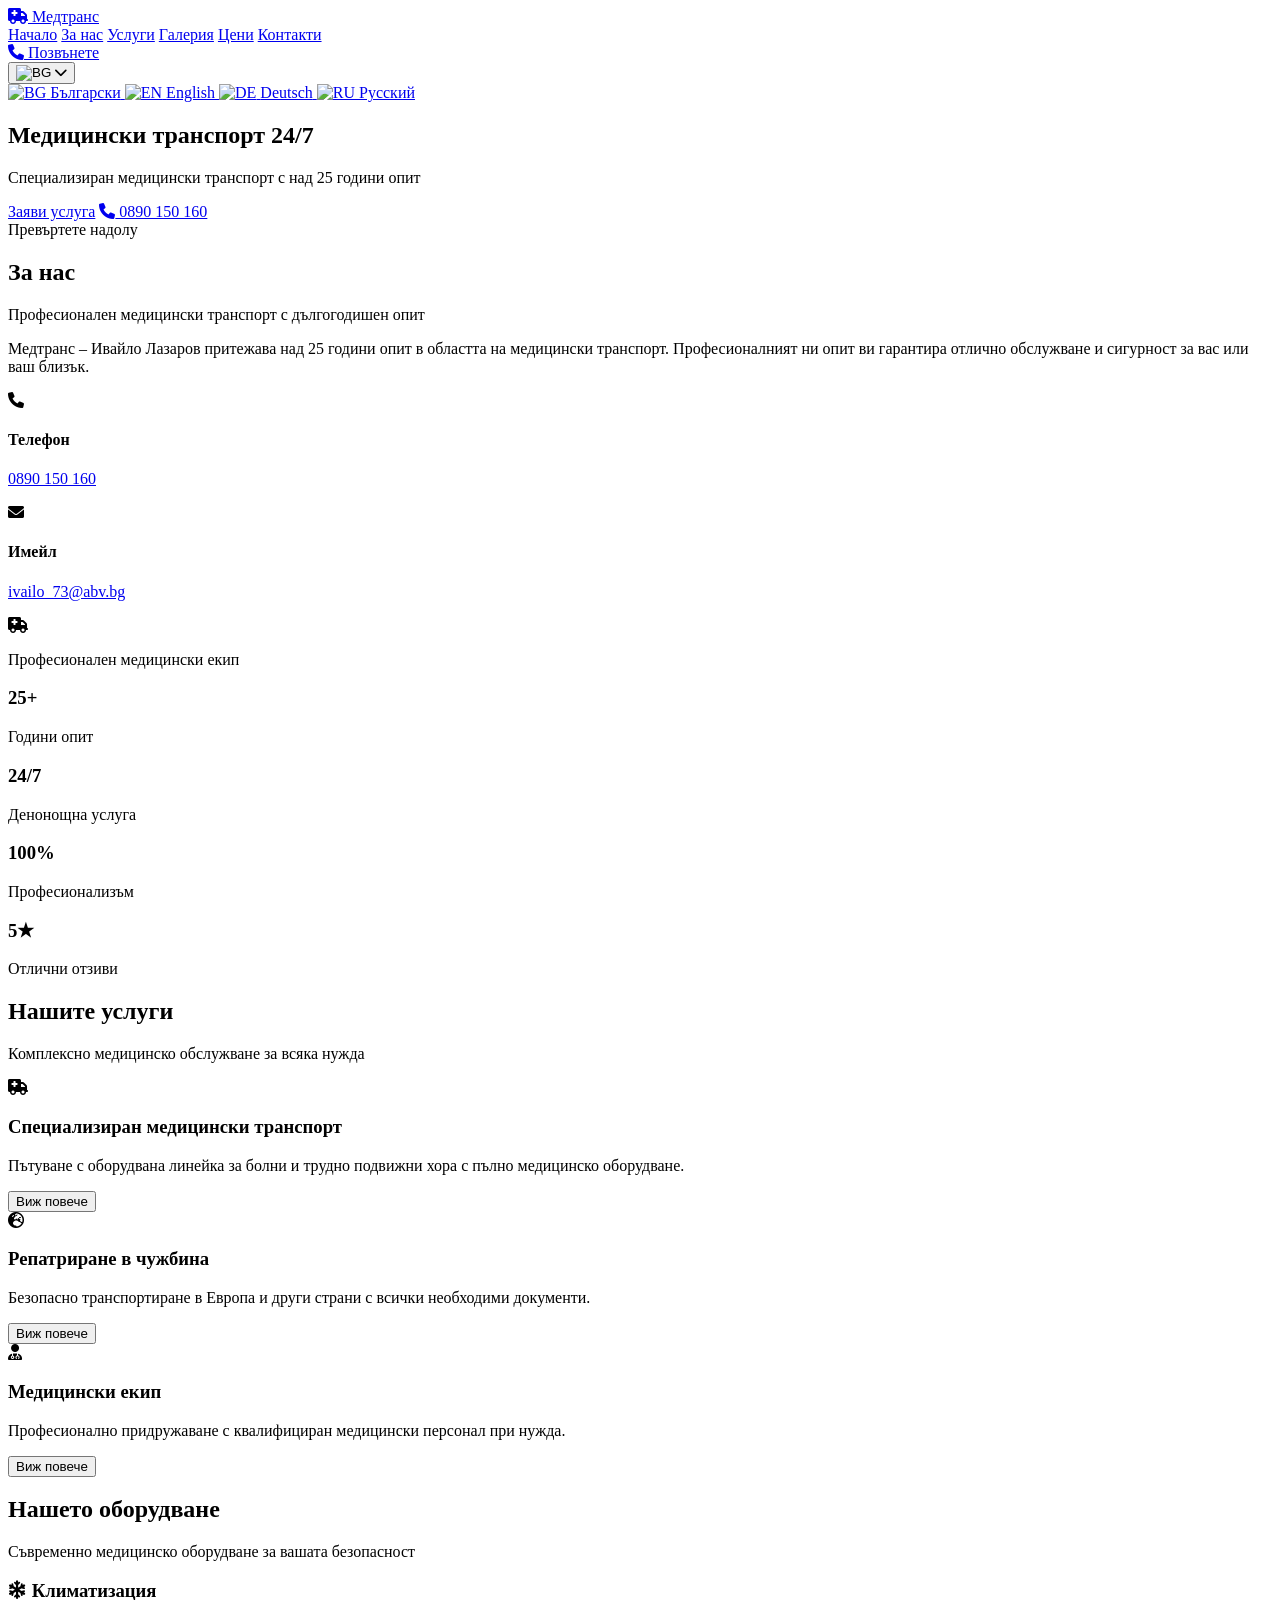
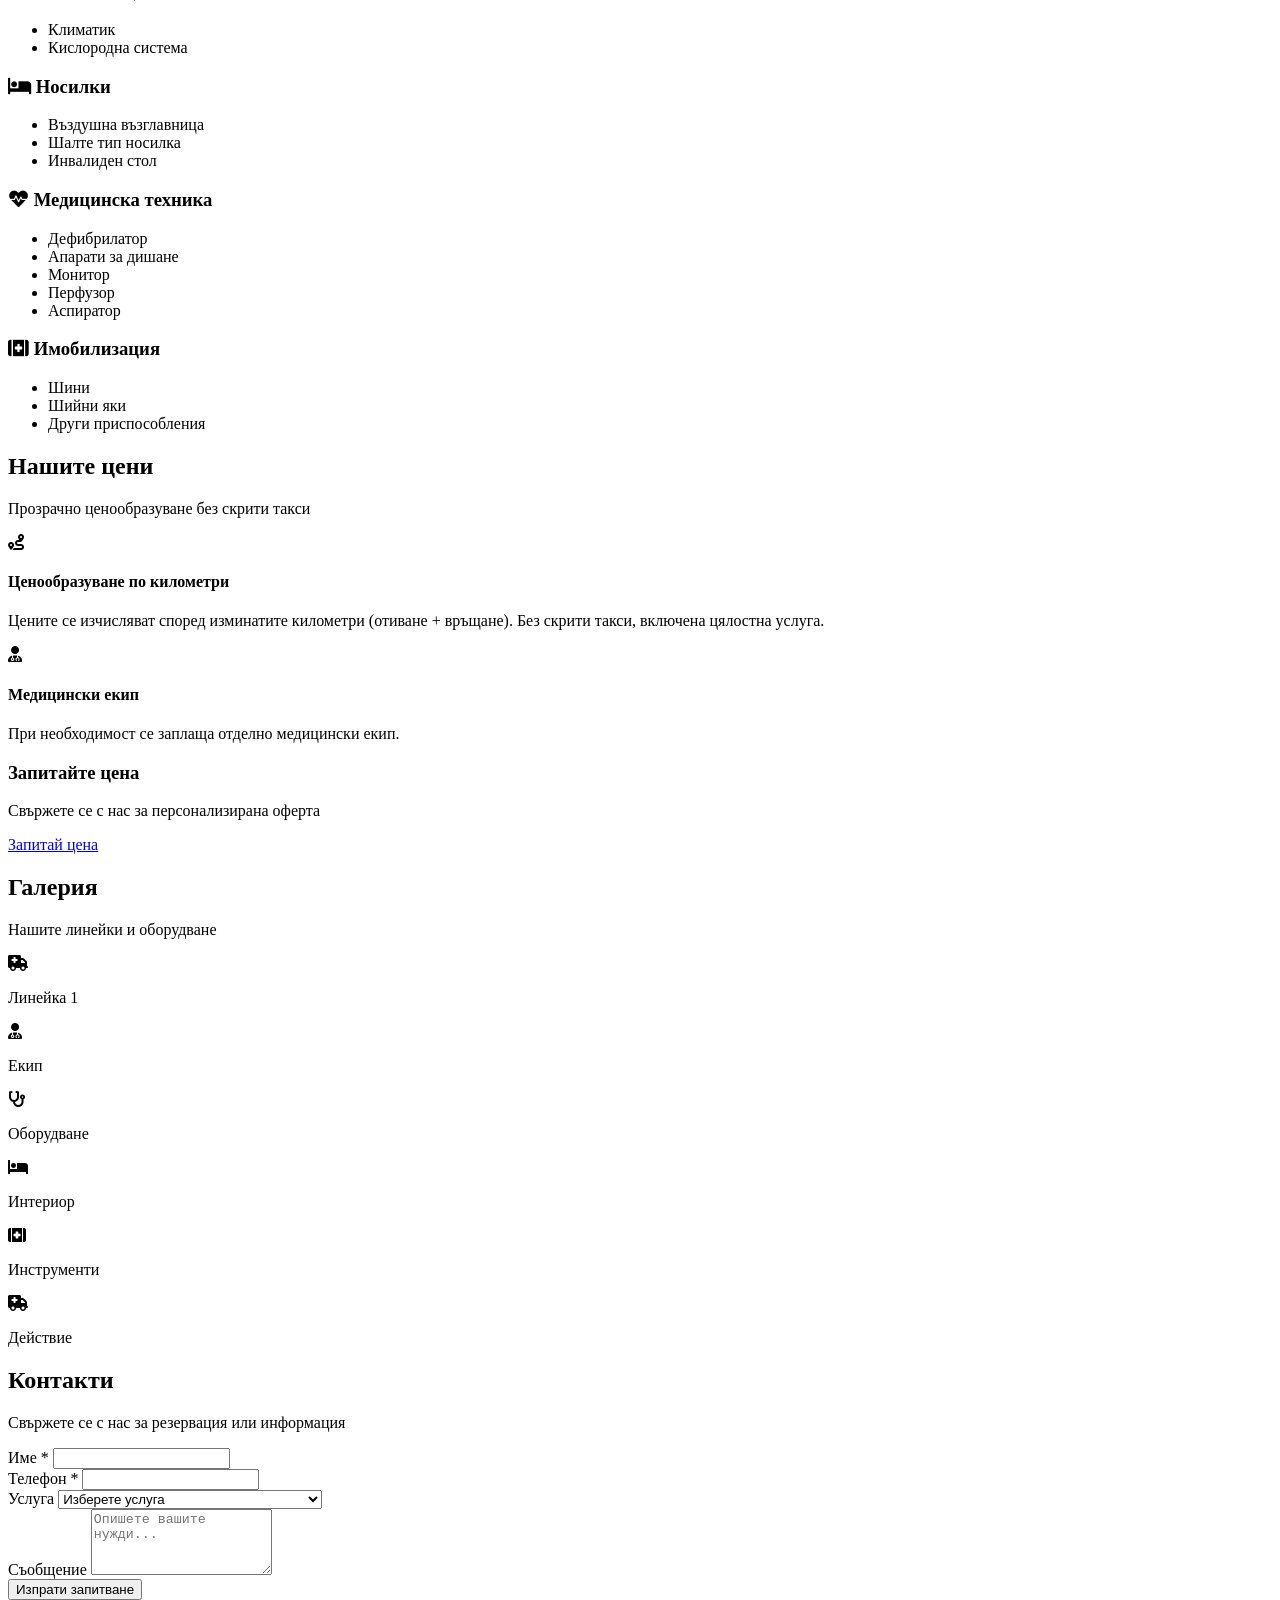
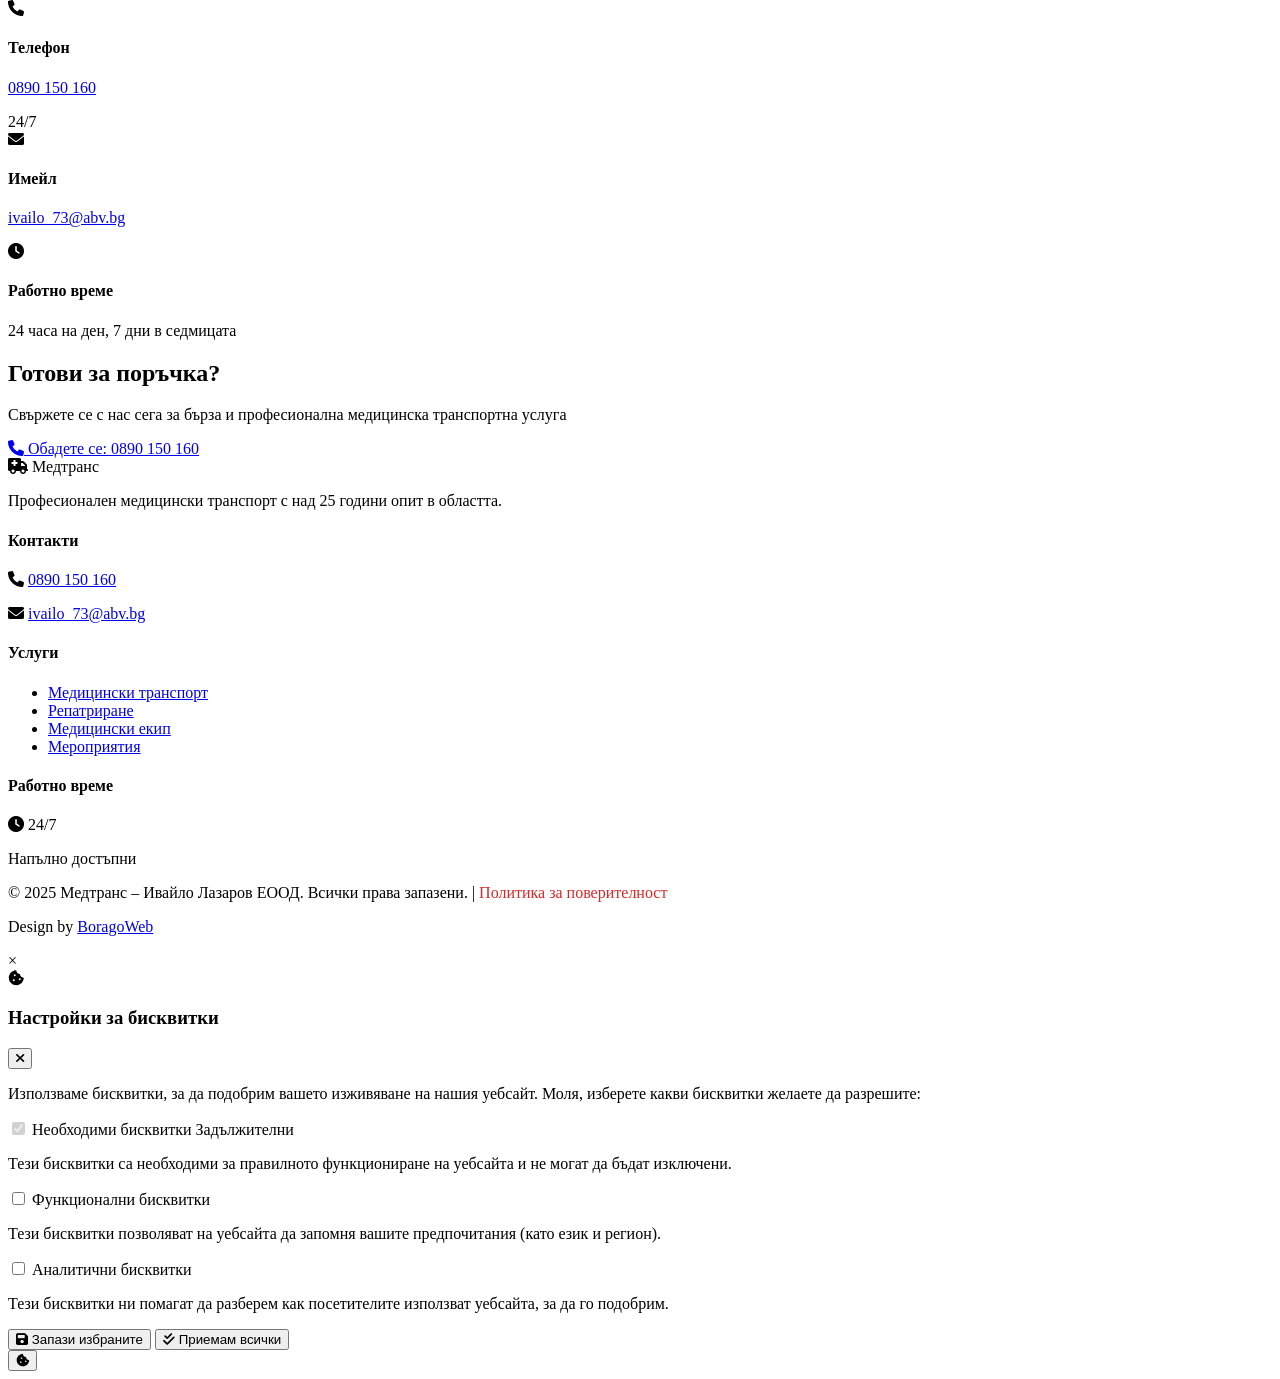
==== index.html @ 8045e9b8 "Add files via upload" ====
<!DOCTYPE html>
<html lang="bg">
<head>
    <meta charset="UTF-8">
    <meta name="viewport" content="width=device-width, initial-scale=1.0">
    <title>Медтранс - Ивайло Лазаров ЕООД | Медицински транспорт 24/7</title>
    <meta name="description" content="Специализиран медицински транспорт с над 25 години опит. Репатриране в чужбина, медицински екип, оборудвани линейки. Плевен и цяла България.">
    <meta name="keywords" content="медицински транспорт, линейка, репатриране, медицински екип, Плевен, България">
    <meta name="author" content="Медтранс - Ивайло Лазаров ЕООД">
    
    <!-- Open Graph / Facebook -->
    <meta property="og:type" content="website">
    <meta property="og:url" content="https://medtrans-pleven.com/">
    <meta property="og:title" content="Медтранс - Ивайло Лазаров ЕООД | Медицински транспорт 24/7">
    <meta property="og:description" content="Специализиран медицински транспорт с над 25 години опит. Репатриране в чужбина, медицински екип, оборудвани линейки.">
    
    <!-- Twitter -->
    <meta property="twitter:card" content="summary_large_image">
    <meta property="twitter:url" content="https://medtrans-pleven.com/">
    <meta property="twitter:title" content="Медтранс - Ивайло Лазаров ЕООД | Медицински транспорт 24/7">
    <meta property="twitter:description" content="Специализиран медицински транспорт с над 25 години опит. Репатриране в чужбина, медицински екип, оборудвани линейки.">
    
    <link rel="stylesheet" href="css/styles.css">
    <link href="https://fonts.googleapis.com/css2?family=Inter:wght@300;400;500;600;700&display=swap" rel="stylesheet">
    <link rel="stylesheet" href="https://cdnjs.cloudflare.com/ajax/libs/font-awesome/6.0.0/css/all.min.css">
    
    <!-- Favicon -->
    <link rel="icon" type="image/png" href="medtrans-favicon.png">
    <link rel="apple-touch-icon" sizes="180x180" href="medtrans-favicon.png">
    
    <!-- Additional Meta Tags -->
    <meta name="robots" content="index, follow">
    <meta name="language" content="Bulgarian">
    <meta name="geo.region" content="BG">
    <meta name="geo.placename" content="Pleven">
    <meta name="geo.position" content="43.417;24.607">
    <meta name="ICBM" content="43.417, 24.607">
    <link rel="canonical" href="https://medtrans-pleven.com/">
</head>
<body>
    <!-- Navigation -->
    <nav class="navbar" id="navbar">
        <div class="nav-container">
            <a href="#home" class="nav-logo">
                <i class="fas fa-ambulance"></i>
                <span>Медтранс</span>
            </a>
            <div class="nav-menu" id="nav-menu">
                <a href="index.html" class="nav-link active">Начало</a>
                <a href="about.html" class="nav-link">За нас</a>
                <a href="services.html" class="nav-link">Услуги</a>
                <a href="gallery.html" class="nav-link">Галерия</a>
                <a href="pricing.html" class="nav-link">Цени</a>
                <a href="contact.html" class="nav-link">Контакти</a>
            </div>
            <div class="nav-actions">
                <a href="tel:0890150160" class="btn btn-cta">
                    <i class="fas fa-phone"></i>
                    Позвънете
                </a>
                <div class="language-selector">
                    <button class="lang-btn" id="lang-btn">
                        <img id="current-flag" class="flag-img" src="https://flagcdn.com/24x18/bg.png" alt="BG">
                        <i class="fas fa-chevron-down"></i>
                    </button>
                    <div class="lang-dropdown" id="lang-dropdown">
                        <a href="#" class="lang-option active" data-lang="bg" data-flag="https://flagcdn.com/24x18/bg.png">
                            <img class="flag-img" src="https://flagcdn.com/24x18/bg.png" alt="BG">
                            <span>Български</span>
                        </a>
                        <a href="#" class="lang-option" data-lang="en" data-flag="https://flagcdn.com/24x18/gb.png">
                            <img class="flag-img" src="https://flagcdn.com/24x18/gb.png" alt="EN">
                            <span>English</span>
                        </a>
                        <a href="#" class="lang-option" data-lang="de" data-flag="https://flagcdn.com/24x18/de.png">
                            <img class="flag-img" src="https://flagcdn.com/24x18/de.png" alt="DE">
                            <span>Deutsch</span>
                        </a>
                        <a href="#" class="lang-option" data-lang="ru" data-flag="https://flagcdn.com/24x18/ru.png">
                            <img class="flag-img" src="https://flagcdn.com/24x18/ru.png" alt="RU">
                            <span>Русский</span>
                        </a>
                    </div>
                </div>
            </div>
            <div class="nav-toggle" id="nav-toggle">
                <span class="bar"></span>
                <span class="bar"></span>
                <span class="bar"></span>
            </div>
        </div>
    </nav>

    <!-- Hero Section -->
    <section id="home" class="hero">
        <div class="hero-overlay"></div>
        <div class="hero-wrapper">
            <div class="hero-content">
                <h1 class="hero-title">Медицински транспорт 24/7</h1>
                <p class="hero-subtitle">Специализиран медицински транспорт с над 25 години опит</p>
                <div class="hero-buttons">
                    <a href="#contact" class="btn btn-primary">Заяви услуга</a>
                    <a href="tel:0890150160" class="btn btn-secondary">
                        <i class="fas fa-phone"></i>
                        0890 150 160
                    </a>
                </div>
            </div>
            <!-- Animated Scroll Indicator -->
            <div class="scroll-indicator">
                <div class="mouse">
                    <div class="mouse-wheel"></div>
                </div>
                <span>Превъртете надолу</span>
            </div>
        </div>
    </section>

    <!-- About Section -->
    <section id="about" class="about">
        <div class="container">
            <div class="section-header">
                <h2>За нас</h2>
                <p>Професионален медицински транспорт с дългогодишен опит</p>
            </div>
            <div class="about-content">
                <div class="about-text">
                    <p>Медтранс – Ивайло Лазаров притежава над 25 години опит в областта на медицински транспорт. Професионалният ни опит ви гарантира отлично обслужване и сигурност за вас или ваш близък.</p>
                    
                    <div class="contact-info">
                        <div class="contact-item">
                            <i class="fas fa-phone"></i>
                            <div>
                                <h4>Телефон</h4>
                                <p><a href="tel:0890150160">0890 150 160</a></p>
                            </div>
                        </div>
                        <div class="contact-item">
                            <i class="fas fa-envelope"></i>
                            <div>
                                <h4>Имейл</h4>
                                <p><a href="mailto:ivailo_73@abv.bg">ivailo_73@abv.bg</a></p>
                            </div>
                        </div>
                    </div>
                </div>
                <div class="about-image">
                    <div class="image-placeholder">
                        <i class="fas fa-ambulance"></i>
                        <p>Професионален медицински екип</p>
                    </div>
                    <div class="about-stats">
                        <div class="stat-box">
                            <h3>25+</h3>
                            <p>Години опит</p>
                        </div>
                        <div class="stat-box">
                            <h3>24/7</h3>
                            <p>Денонощна услуга</p>
                        </div>
                        <div class="stat-box">
                            <h3>100%</h3>
                            <p>Професионализъм</p>
                        </div>
                        <div class="stat-box">
                            <h3>5★</h3>
                            <p>Отлични отзиви</p>
                        </div>
                    </div>
                </div>
            </div>
        </div>
    </section>

    <!-- Services Section -->
    <section id="services" class="services">
        <div class="container">
            <div class="section-header">
                <h2>Нашите услуги</h2>
                <p>Комплексно медицинско обслужване за всяка нужда</p>
            </div>
            <div class="services-grid">
                <div class="service-card">
                    <div class="service-icon">
                        <i class="fas fa-ambulance"></i>
                    </div>
                    <h3>Специализиран медицински транспорт</h3>
                    <p>Пътуване с оборудвана линейка за болни и трудно подвижни хора с пълно медицинско оборудване.</p>
                    <button class="btn btn-outline">Виж повече</button>
                </div>
                
                <div class="service-card">
                    <div class="service-icon">
                        <i class="fas fa-globe-europe"></i>
                    </div>
                    <h3>Репатриране в чужбина</h3>
                    <p>Безопасно транспортиране в Европа и други страни с всички необходими документи.</p>
                    <button class="btn btn-outline">Виж повече</button>
                </div>
                
                <div class="service-card">
                    <div class="service-icon">
                        <i class="fas fa-user-md"></i>
                    </div>
                    <h3>Медицински екип</h3>
                    <p>Професионално придружаване с квалифициран медицински персонал при нужда.</p>
                    <button class="btn btn-outline">Виж повече</button>
                </div>
                
            </div>
        </div>
    </section>

    <!-- Equipment Section -->
    <section class="equipment">
        <div class="container">
            <div class="section-header">
                <h2>Нашето оборудване</h2>
                <p>Съвременно медицинско оборудване за вашата безопасност</p>
            </div>
            <div class="equipment-grid">
                <div class="equipment-category">
                    <h3><i class="fas fa-snowflake"></i> Климатизация</h3>
                    <ul>
                        <li>Климатик</li>
                        <li>Кислородна система</li>
                    </ul>
                </div>
                
                <div class="equipment-category">
                    <h3><i class="fas fa-bed"></i> Носилки</h3>
                    <ul>
                        <li>Въздушна възглавница</li>
                        <li>Шалте тип носилка</li>
                        <li>Инвалиден стол</li>
                    </ul>
                </div>
                
                <div class="equipment-category">
                    <h3><i class="fas fa-heartbeat"></i> Медицинска техника</h3>
                    <ul>
                        <li>Дефибрилатор</li>
                        <li>Апарати за дишане</li>
                        <li>Монитор</li>
                        <li>Перфузор</li>
                        <li>Аспиратор</li>
                    </ul>
                </div>
                
                <div class="equipment-category">
                    <h3><i class="fas fa-first-aid"></i> Имобилизация</h3>
                    <ul>
                        <li>Шини</li>
                        <li>Шийни яки</li>
                        <li>Други приспособления</li>
                    </ul>
                </div>
            </div>
        </div>
    </section>

    <!-- Pricing Section -->
    <section id="pricing" class="pricing">
        <div class="container">
            <div class="section-header">
                <h2>Нашите цени</h2>
                <p>Прозрачно ценообразуване без скрити такси</p>
            </div>
            <div class="pricing-content">
                <div class="pricing-info">
                    <div class="pricing-item">
                        <i class="fas fa-route"></i>
                        <div>
                            <h4>Ценообразуване по километри</h4>
                            <p>Цените се изчисляват според изминатите километри (отиване + връщане). Без скрити такси, включена цялостна услуга.</p>
                        </div>
                    </div>
                    <div class="pricing-item">
                        <i class="fas fa-user-md"></i>
                        <div>
                            <h4>Медицински екип</h4>
                            <p>При необходимост се заплаща отделно медицински екип.</p>
                        </div>
                    </div>
                </div>
                <div class="pricing-cta">
                    <h3>Запитайте цена</h3>
                    <p>Свържете се с нас за персонализирана оферта</p>
                    <a href="#contact" class="btn btn-primary">Запитай цена</a>
                </div>
            </div>
        </div>
    </section>

    <!-- Gallery Section -->
    <section id="gallery" class="gallery">
        <div class="container">
            <div class="section-header">
                <h2>Галерия</h2>
                <p>Нашите линейки и оборудване</p>
            </div>
            <div class="gallery-grid">
                <div class="gallery-item" data-caption="Оборудвана медицинска линейка">
                    <div class="gallery-placeholder">
                        <i class="fas fa-ambulance"></i>
                        <p>Линейка 1</p>
                    </div>
                </div>
                <div class="gallery-item" data-caption="Медицински екип">
                    <div class="gallery-placeholder">
                        <i class="fas fa-user-md"></i>
                        <p>Екип</p>
                    </div>
                </div>
                <div class="gallery-item" data-caption="Медицинско оборудване">
                    <div class="gallery-placeholder">
                        <i class="fas fa-stethoscope"></i>
                        <p>Оборудване</p>
                    </div>
                </div>
                <div class="gallery-item" data-caption="Интериор на линейка">
                    <div class="gallery-placeholder">
                        <i class="fas fa-bed"></i>
                        <p>Интериор</p>
                    </div>
                </div>
                <div class="gallery-item" data-caption="Медицински инструменти">
                    <div class="gallery-placeholder">
                        <i class="fas fa-first-aid"></i>
                        <p>Инструменти</p>
                    </div>
                </div>
                <div class="gallery-item" data-caption="Линейка при действие">
                    <div class="gallery-placeholder">
                        <i class="fas fa-ambulance"></i>
                        <p>Действие</p>
                    </div>
                </div>
            </div>
        </div>
    </section>

    <!-- Contact Section -->
    <section id="contact" class="contact">
        <div class="container">
            <div class="section-header">
                <h2>Контакти</h2>
                <p>Свържете се с нас за резервация или информация</p>
            </div>
            <div class="contact-content">
                <div class="contact-form-container">
                    <form class="contact-form" id="contact-form">
                        <div class="form-group">
                            <label for="name">Име *</label>
                            <input type="text" id="name" name="name" required>
                        </div>
                        
                        <div class="form-group">
                            <label for="phone">Телефон *</label>
                            <input type="tel" id="phone" name="phone" required>
                        </div>
                        
                        <div class="form-group">
                            <label for="service">Услуга</label>
                            <select id="service" name="service">
                                <option value="">Изберете услуга</option>
                                <option value="medical-transport">Специализиран медицински транспорт</option>
                                <option value="repatriation">Репатриране в чужбина</option>
                                <option value="medical-team">Медицински екип</option>
                                <option value="events">Обслужване на мероприятия</option>
                                <option value="hospital-transport">Транспорт до/от лечебни заведения</option>
                            </select>
                        </div>
                        
                        <div class="form-group">
                            <label for="message">Съобщение</label>
                            <textarea id="message" name="message" rows="4" placeholder="Опишете вашите нужди..."></textarea>
                        </div>
                        
                        <button type="submit" class="btn btn-primary">Изпрати запитване</button>
                    </form>
                </div>
                
                <div class="contact-info-container">
                    <div class="contact-details">
                        <div class="contact-detail">
                            <i class="fas fa-phone"></i>
                            <div>
                                <h4>Телефон</h4>
                                <p><a href="tel:0890150160">0890 150 160</a></p>
                                <span class="availability">24/7</span>
                            </div>
                        </div>
                        
                        <div class="contact-detail">
                            <i class="fas fa-envelope"></i>
                            <div>
                                <h4>Имейл</h4>
                                <p><a href="mailto:ivailo_73@abv.bg">ivailo_73@abv.bg</a></p>
                            </div>
                        </div>
                        
                        <div class="contact-detail">
                            <i class="fas fa-clock"></i>
                            <div>
                                <h4>Работно време</h4>
                                <p>24 часа на ден, 7 дни в седмицата</p>
                            </div>
                        </div>
                    </div>
                </div>
            </div>
        </div>
    </section>

    <!-- Ready to Order Section -->
    <section class="ready-to-order">
        <div class="container">
            <div class="ready-to-order-content">
                <h2>Готови за поръчка?</h2>
                <p>Свържете се с нас сега за бърза и професионална медицинска транспортна услуга</p>
                <a href="tel:0890150160" class="btn btn-primary">
                    <i class="fas fa-phone"></i>
                    Обадете се: 0890 150 160
                </a>
            </div>
        </div>
    </section>

    <!-- Footer -->
    <footer class="footer">
        <div class="container">
            <div class="footer-content">
                <div class="footer-section">
                    <div class="footer-logo">
                        <i class="fas fa-ambulance"></i>
                        <span>Медтранс</span>
                    </div>
                    <p>Професионален медицински транспорт с над 25 години опит в областта.</p>
                </div>
                
                <div class="footer-section">
                    <h4>Контакти</h4>
                    <div class="footer-contact">
                        <p><i class="fas fa-phone"></i> <a href="tel:0890150160">0890 150 160</a></p>
                        <p><i class="fas fa-envelope"></i> <a href="mailto:ivailo_73@abv.bg">ivailo_73@abv.bg</a></p>
                    </div>
                </div>
                
                <div class="footer-section">
                    <h4>Услуги</h4>
                    <ul class="footer-links">
                        <li><a href="#services">Медицински транспорт</a></li>
                        <li><a href="#services">Репатриране</a></li>
                        <li><a href="#services">Медицински екип</a></li>
                        <li><a href="#services">Мероприятия</a></li>
                    </ul>
                </div>
                
                <div class="footer-section">
                    <h4>Работно време</h4>
                    <p><i class="fas fa-clock"></i> 24/7</p>
                    <p>Напълно достъпни</p>
                </div>
            </div>
            
            <div class="footer-bottom">
                <p>&copy; 2025 Медтранс – Ивайло Лазаров ЕООД. Всички права запазени. | <a href="privacy.html" style="color: #dc2626; text-decoration: none;">Политика за поверителност</a></p>
                <p class="footer-credit">Design by <a href="https://boragoweb.eu" target="_blank" rel="noopener">BoragoWeb</a></p>
            </div>
        </div>
    </footer>

    <!-- Gallery Modal -->
    <div class="modal" id="gallery-modal">
        <div class="modal-content">
            <span class="modal-close">&times;</span>
            <img id="modal-image" src="" alt="">
            <div class="modal-caption" id="modal-caption"></div>
        </div>
    </div>

    <!-- Cookie Consent Modal -->
    <div class="cookie-modal" id="cookie-modal">
        <div class="cookie-modal-content">
            <div class="cookie-modal-header">
                <div class="cookie-modal-title">
                    <i class="fas fa-cookie-bite"></i>
                    <h3>Настройки за бисквитки</h3>
                </div>
                <button class="cookie-close" id="cookie-close">
                    <i class="fas fa-times"></i>
                </button>
            </div>
            
            <div class="cookie-modal-body">
                <p class="cookie-description">
                    Използваме бисквитки, за да подобрим вашето изживяване на нашия уебсайт. Моля, изберете какви бисквитки желаете да разрешите:
                </p>
                
                <div class="cookie-options">
                    <!-- Необходими бисквитки -->
                    <div class="cookie-option">
                        <div class="cookie-option-header">
                            <label class="cookie-checkbox">
                                <input type="checkbox" id="cookie-necessary" checked disabled>
                                <span class="checkmark"></span>
                                <span class="cookie-label">Необходими бисквитки</span>
                            </label>
                            <span class="cookie-required">Задължителни</span>
                        </div>
                        <p class="cookie-option-desc">
                            Тези бисквитки са необходими за правилното функциониране на уебсайта и не могат да бъдат изключени.
                        </p>
                    </div>
                    
                    <!-- Функционални бисквитки -->
                    <div class="cookie-option">
                        <div class="cookie-option-header">
                            <label class="cookie-checkbox">
                                <input type="checkbox" id="cookie-functional">
                                <span class="checkmark"></span>
                                <span class="cookie-label">Функционални бисквитки</span>
                            </label>
                        </div>
                        <p class="cookie-option-desc">
                            Тези бисквитки позволяват на уебсайта да запомня вашите предпочитания (като език и регион).
                        </p>
                    </div>
                    
                    <!-- Аналитични бисквитки -->
                    <div class="cookie-option">
                        <div class="cookie-option-header">
                            <label class="cookie-checkbox">
                                <input type="checkbox" id="cookie-analytics">
                                <span class="checkmark"></span>
                                <span class="cookie-label">Аналитични бисквитки</span>
                            </label>
                        </div>
                        <p class="cookie-option-desc">
                            Тези бисквитки ни помагат да разберем как посетителите използват уебсайта, за да го подобрим.
                        </p>
                    </div>
                </div>
            </div>
            
            <div class="cookie-modal-footer">
                <button class="btn-cookie btn-cookie-save" id="cookie-save">
                    <i class="fas fa-save"></i>
                    Запази избраните
                </button>
                <button class="btn-cookie btn-cookie-accept-all" id="cookie-accept-all">
                    <i class="fas fa-check-double"></i>
                    Приемам всички
                </button>
            </div>
        </div>
    </div>
    
    <!-- Cookie Settings Button (floating) -->
    <button class="cookie-settings-btn" id="cookie-settings-btn" title="Настройки за бисквитки">
        <i class="fas fa-cookie-bite"></i>
    </button>
    

    <script src="js/translations.js"></script>
    <script src="js/script.js"></script>
</body>
</html>
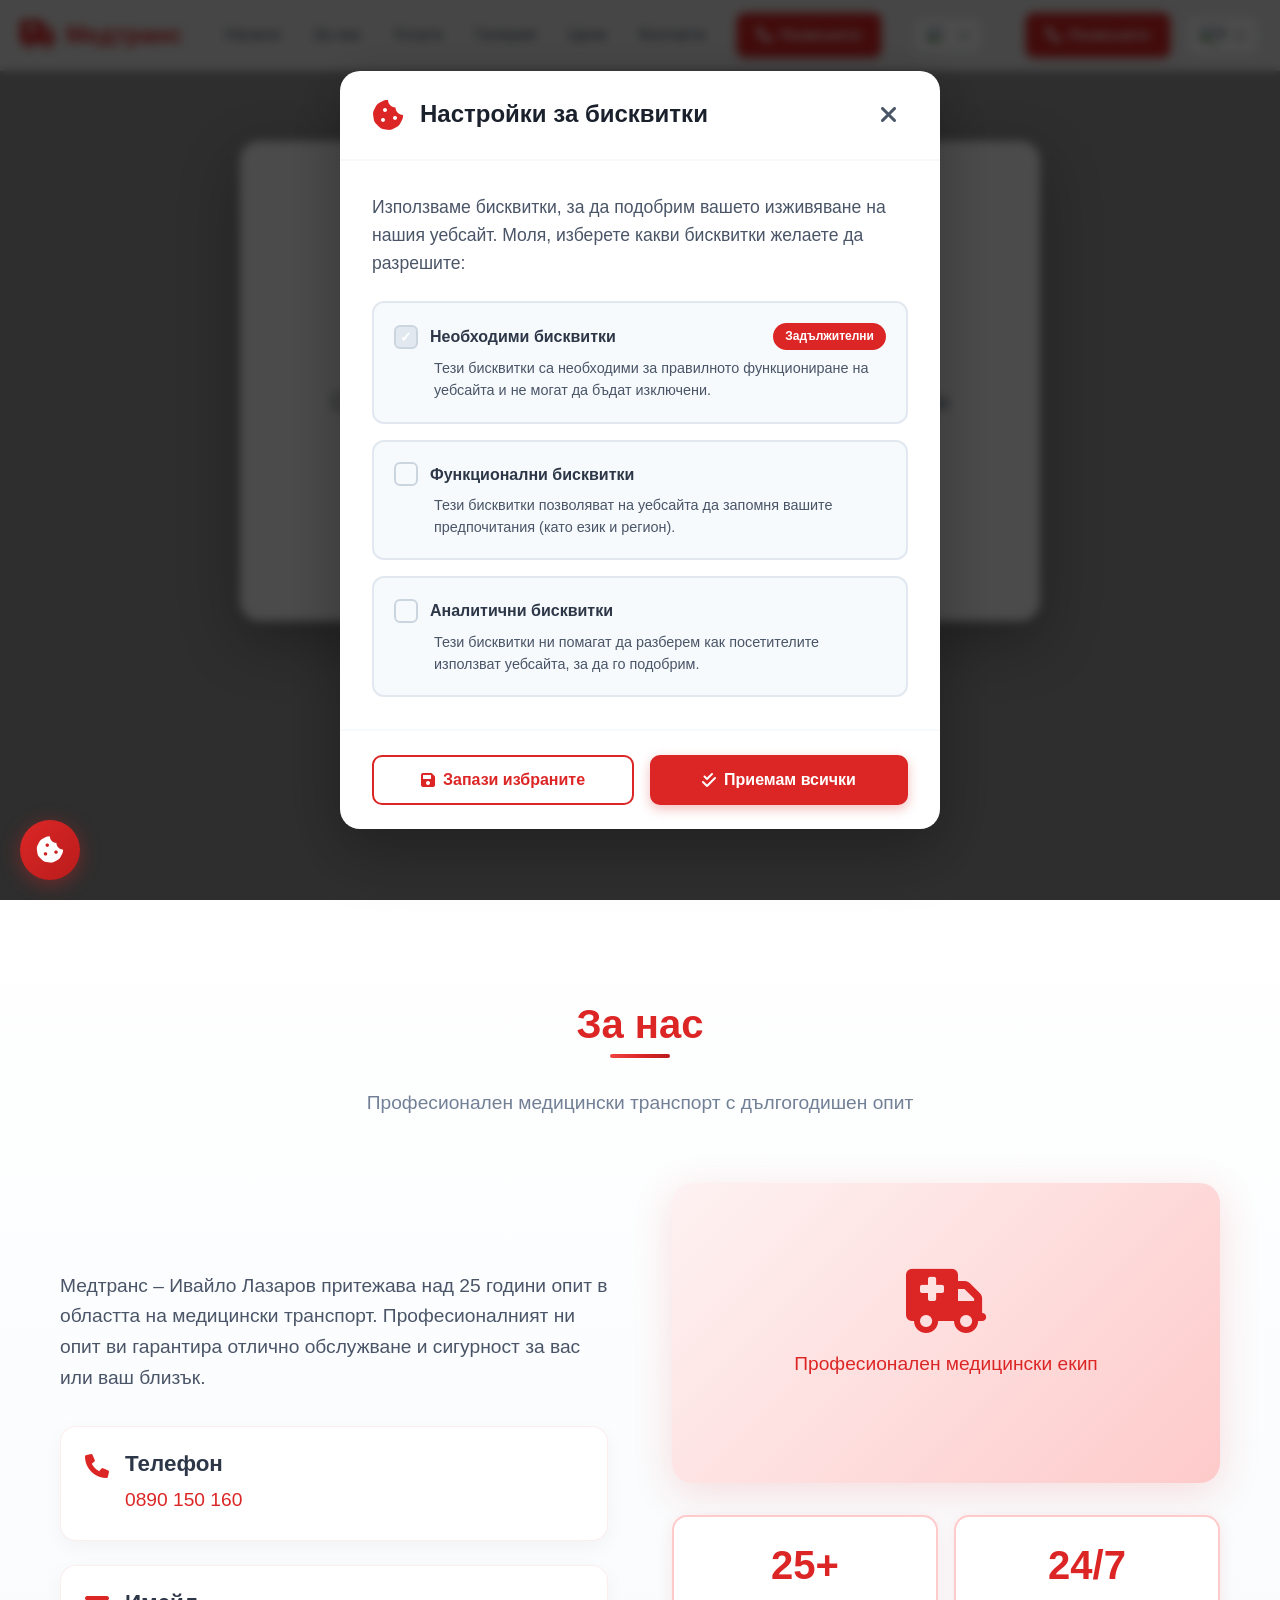
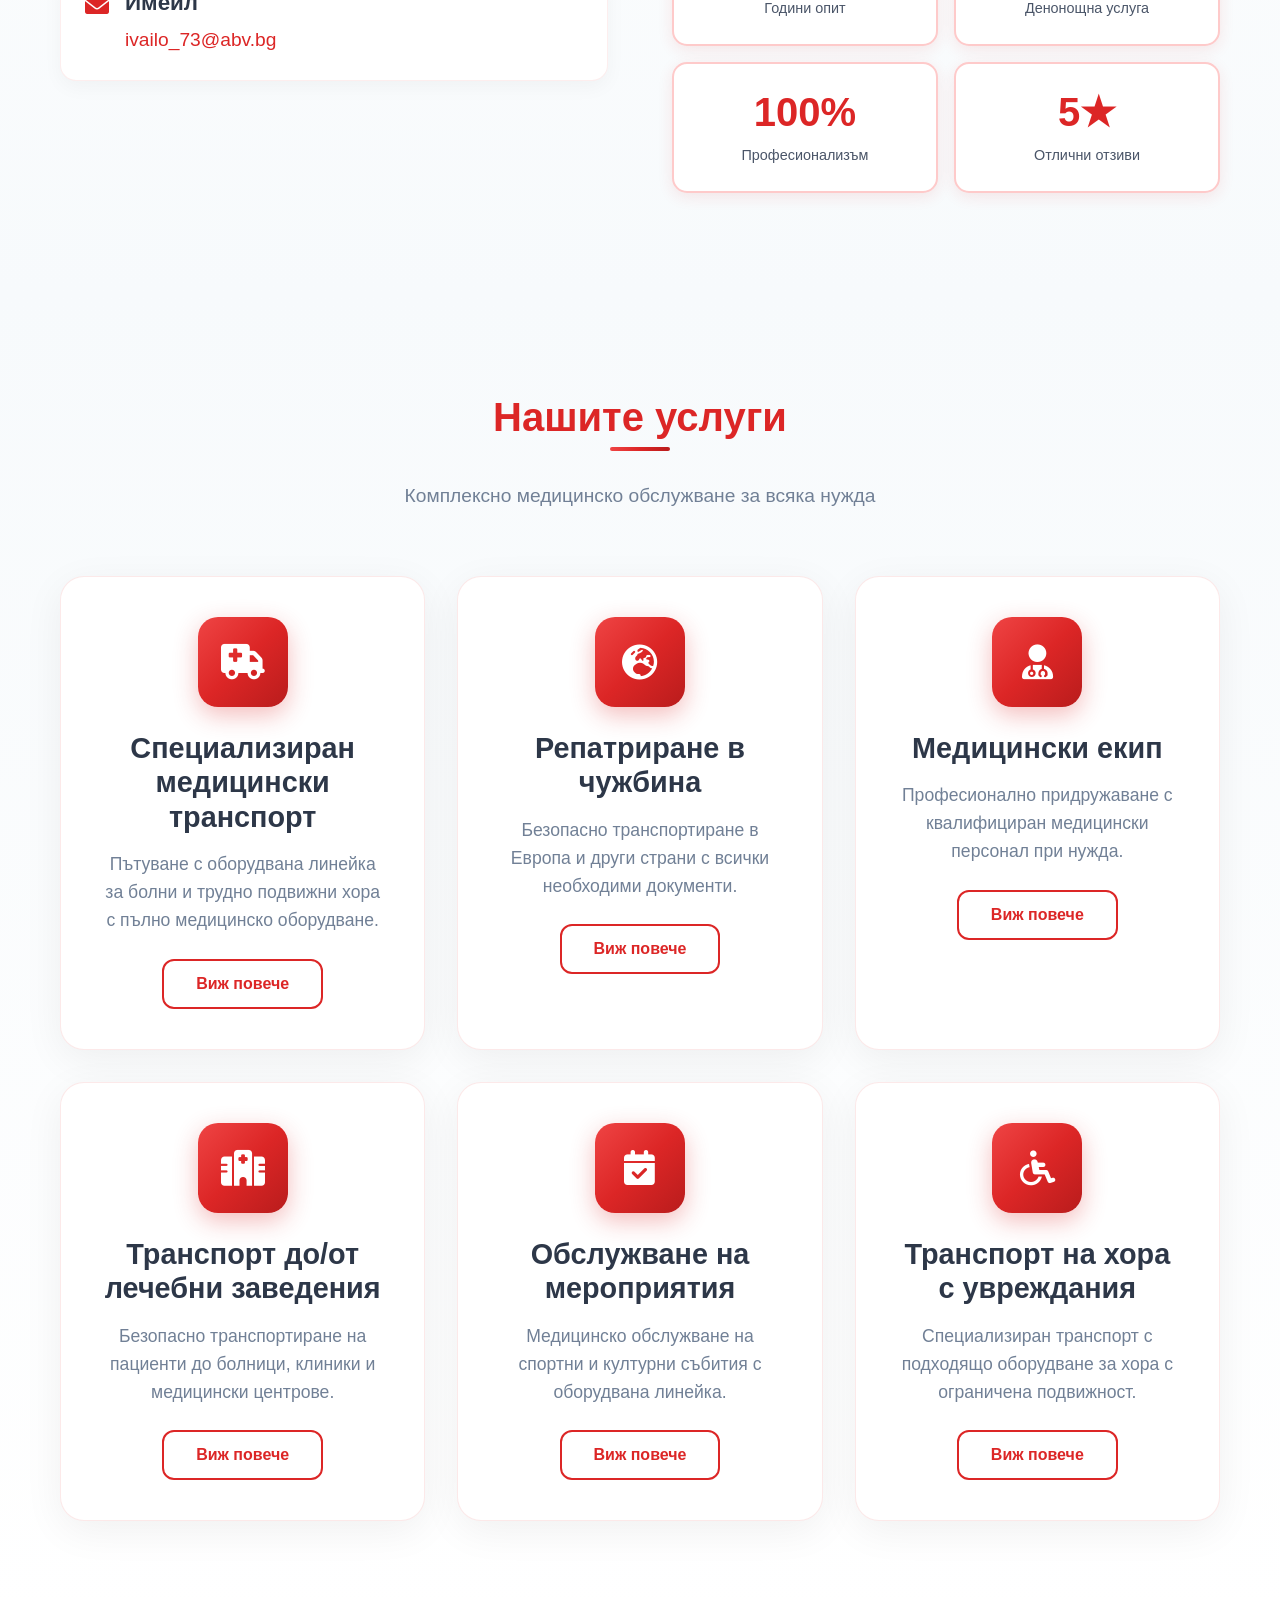
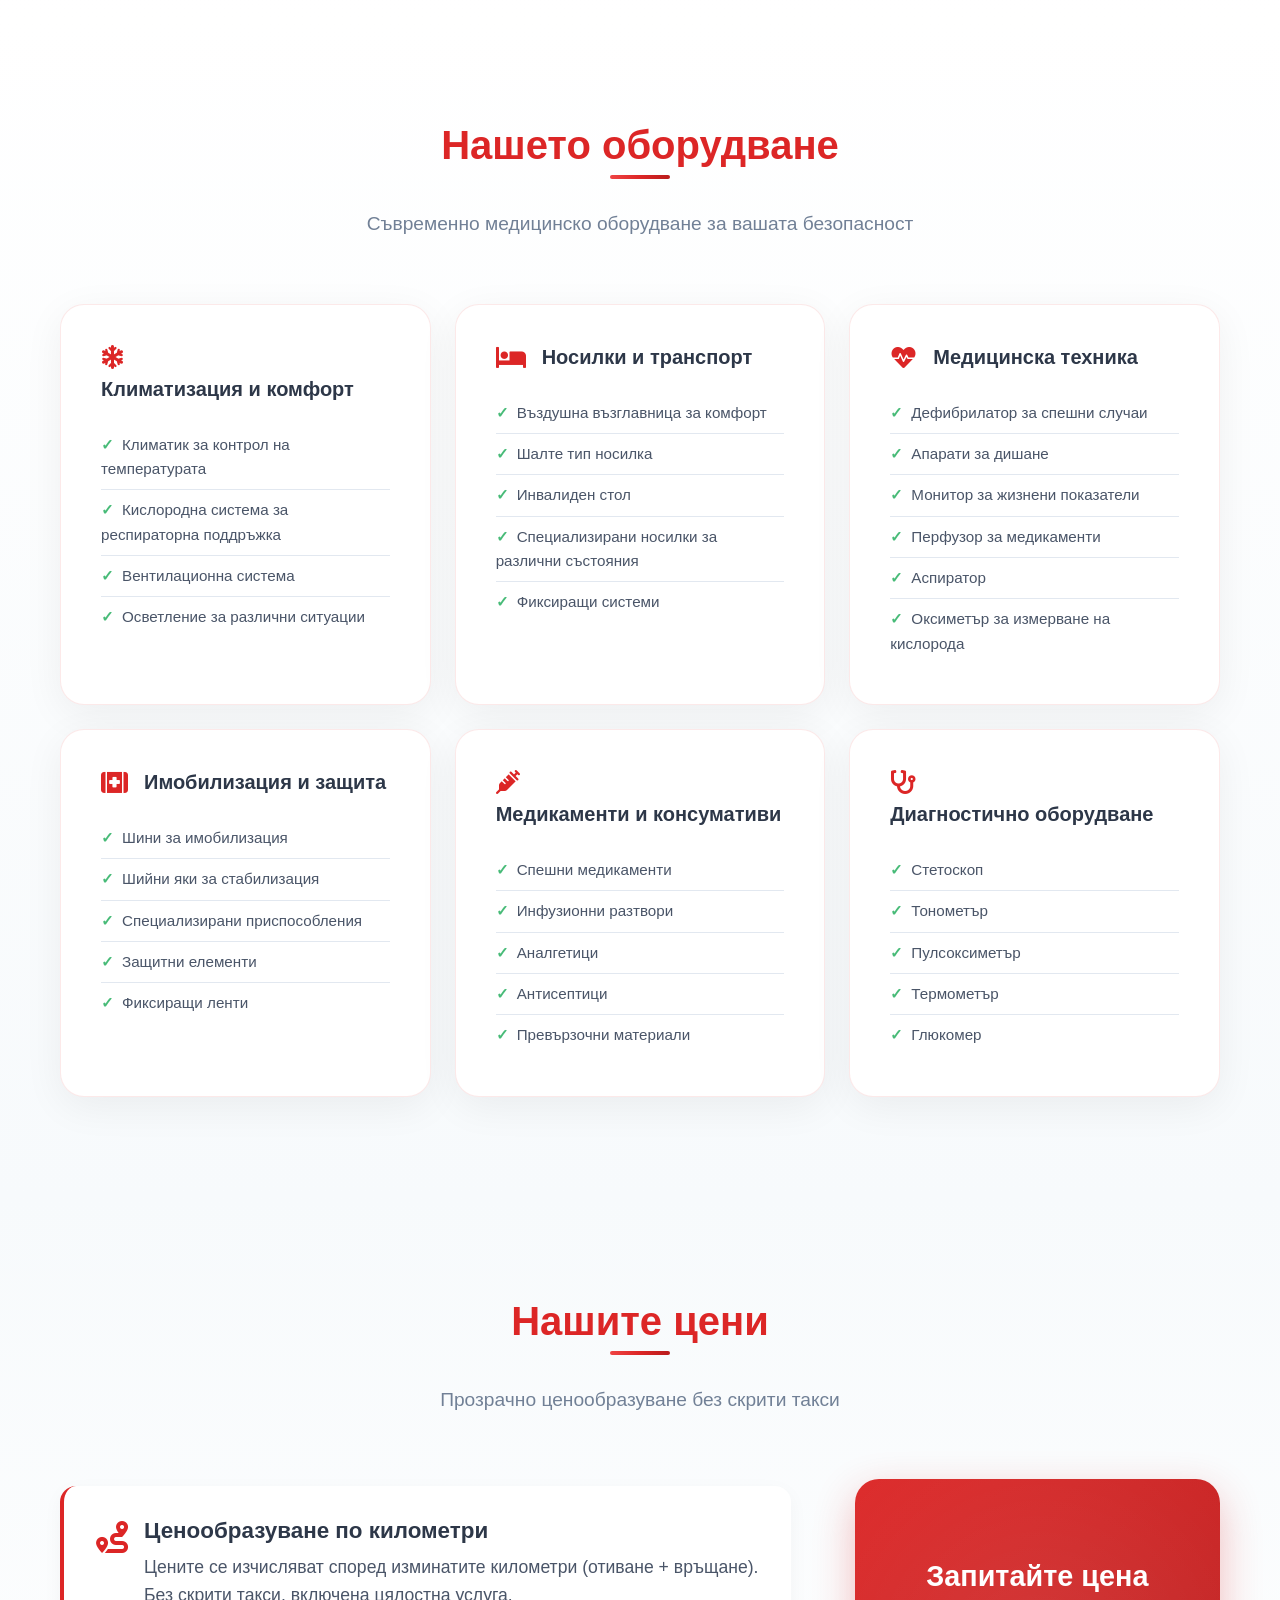
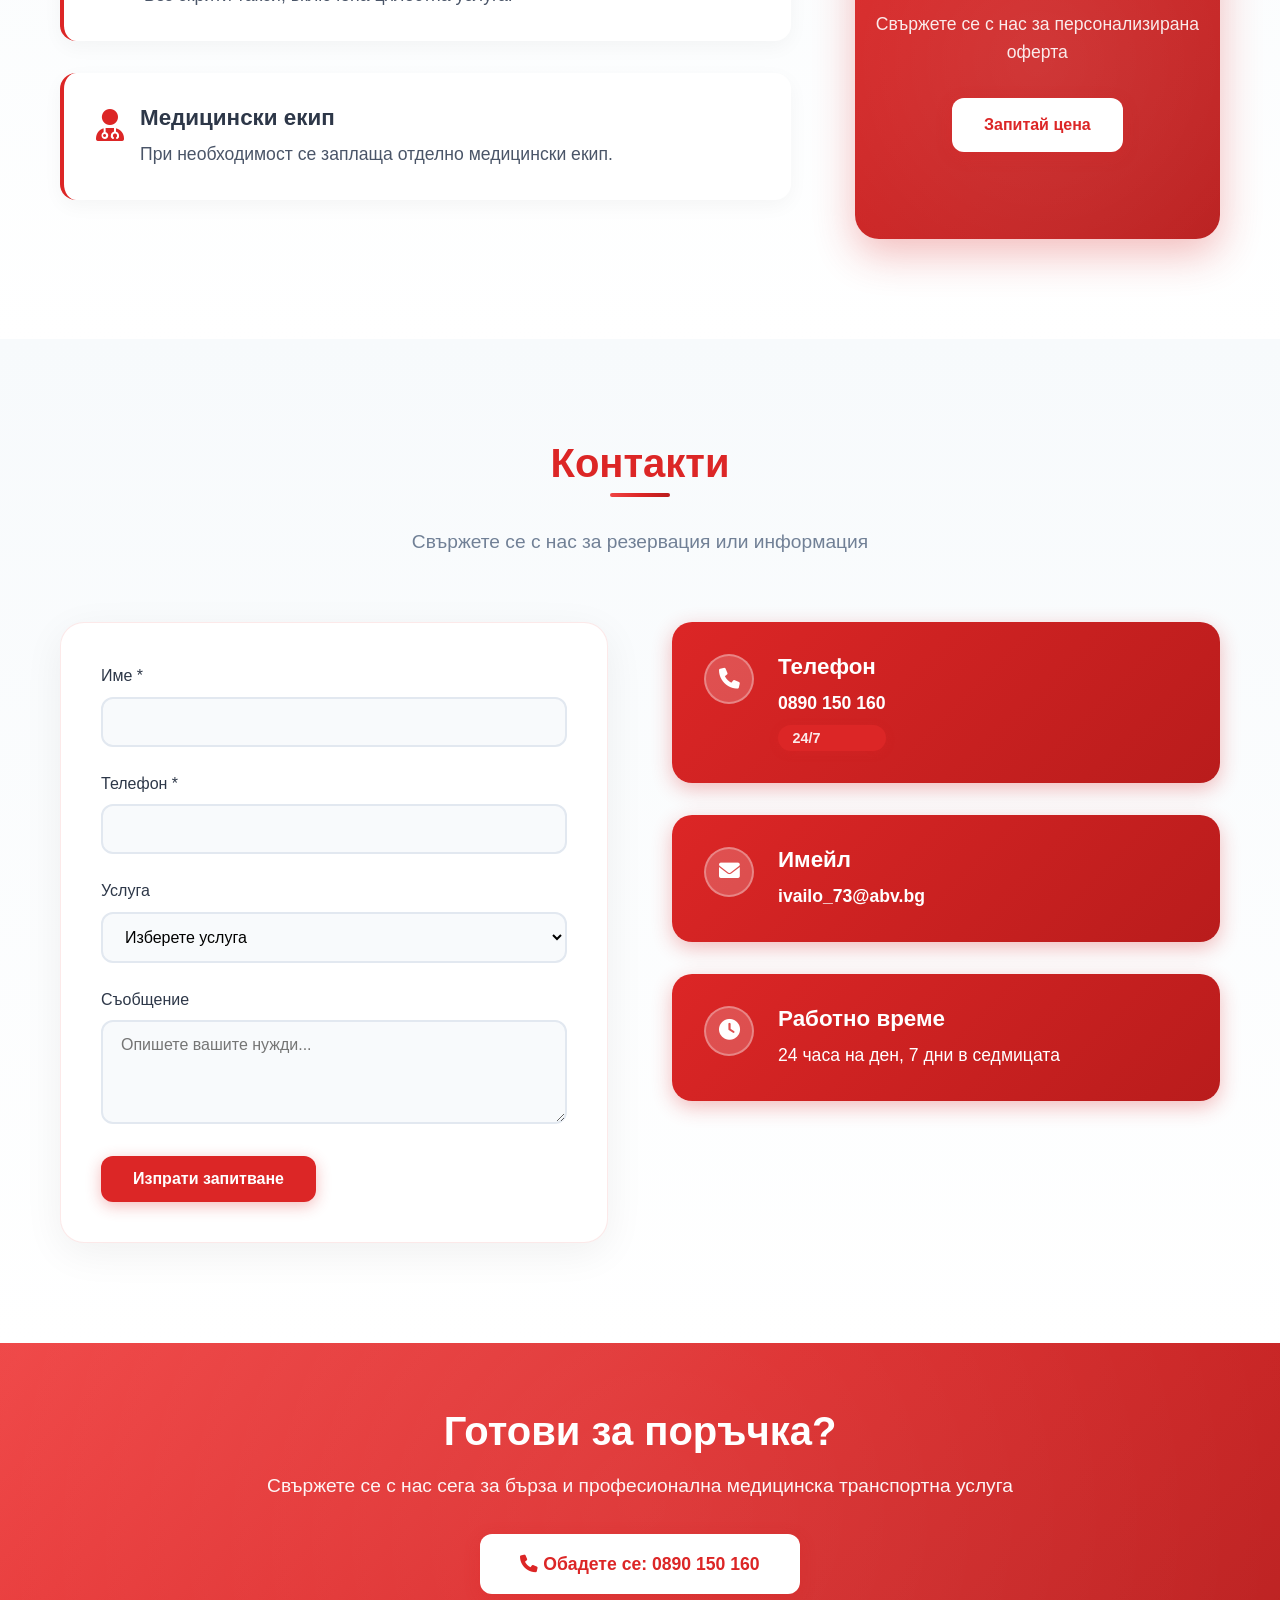
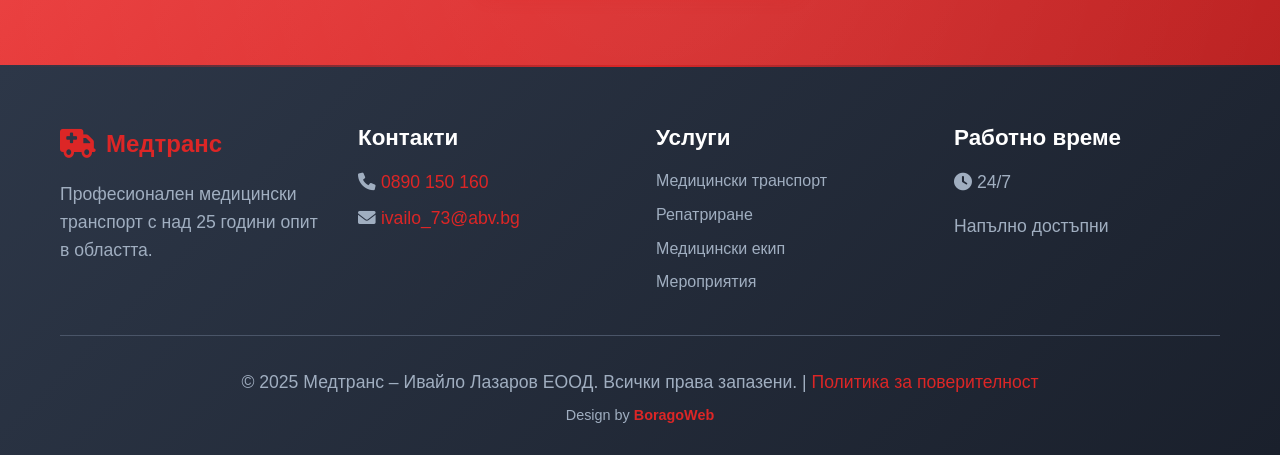
==== commit 07945efc: "Add files via upload" ====
--- a/index.html
+++ b/index.html
@@ -2,7 +2,7 @@
 <html lang="bg">
 <head>
     <meta charset="UTF-8">
-    <meta name="viewport" content="width=device-width, initial-scale=1.0">
+    <meta name="viewport" content="width=device-width, initial-scale=1.0, maximum-scale=1.0, user-scalable=no, overflow-x=hidden">
     <title>Медтранс - Ивайло Лазаров ЕООД | Медицински транспорт 24/7</title>
     <meta name="description" content="Специализиран медицински транспорт с над 25 години опит. Репатриране в чужбина, медицински екип, оборудвани линейки. Плевен и цяла България.">
     <meta name="keywords" content="медицински транспорт, линейка, репатриране, медицински екип, Плевен, България">
@@ -52,32 +52,68 @@
                 <a href="gallery.html" class="nav-link">Галерия</a>
                 <a href="pricing.html" class="nav-link">Цени</a>
                 <a href="contact.html" class="nav-link">Контакти</a>
+                
+                <!-- Mobile Call Button -->
+                <div class="mobile-nav-action">
+                    <a href="tel:0890150160" class="btn btn-cta mobile-call-btn">
+                        <i class="fas fa-phone"></i>
+                        Позвънете
+                    </a>
+                </div>
+                
+                <!-- Mobile Language Selector -->
+                <div class="mobile-nav-action">
+                    <div class="language-selector mobile-language-selector">
+                        <button class="lang-btn mobile-lang-btn" id="mobile-lang-btn">
+                            <img id="mobile-current-flag" class="flag-img" src="https://flagcdn.com/w40/bg.png" alt="BG">
+                            <i class="fas fa-chevron-down"></i>
+                        </button>
+                        <div class="lang-dropdown mobile-lang-dropdown" id="mobile-lang-dropdown">
+                            <a href="#" class="lang-option active" data-lang="bg" data-flag="https://flagcdn.com/w40/bg.png">
+                                <img class="flag-img" src="https://flagcdn.com/w40/bg.png" alt="BG">
+                                <span>Български</span>
+                            </a>
+                            <a href="#" class="lang-option" data-lang="en" data-flag="https://flagcdn.com/w40/gb.png">
+                                <img class="flag-img" src="https://flagcdn.com/w40/gb.png" alt="EN">
+                                <span>English</span>
+                            </a>
+                            <a href="#" class="lang-option" data-lang="de" data-flag="https://flagcdn.com/w40/de.png">
+                                <img class="flag-img" src="https://flagcdn.com/w40/de.png" alt="DE">
+                                <span>Deutsch</span>
+                            </a>
+                            <a href="#" class="lang-option" data-lang="ru" data-flag="https://flagcdn.com/w40/ru.png">
+                                <img class="flag-img" src="https://flagcdn.com/w40/ru.png" alt="RU">
+                                <span>Русский</span>
+                            </a>
+                        </div>
+                    </div>
+                </div>
             </div>
             <div class="nav-actions">
-                <a href="tel:0890150160" class="btn btn-cta">
+                <a href="tel:0890150160" class="btn btn-cta desktop-only">
                     <i class="fas fa-phone"></i>
                     Позвънете
                 </a>
-                <div class="language-selector">
+                <div class="language-selector desktop-only">
                     <button class="lang-btn" id="lang-btn">
-                        <img id="current-flag" class="flag-img" src="https://flagcdn.com/24x18/bg.png" alt="BG">
+                        <img id="current-flag" class="flag-img" src="https://flagcdn.com/w40/bg.png" alt="BG">
                         <i class="fas fa-chevron-down"></i>
                     </button>
                     <div class="lang-dropdown" id="lang-dropdown">
-                        <a href="#" class="lang-option active" data-lang="bg" data-flag="https://flagcdn.com/24x18/bg.png">
-                            <img class="flag-img" src="https://flagcdn.com/24x18/bg.png" alt="BG">
+                        <a href="#" class="lang-option active" data-lang="bg" data-flag="https://flagcdn.com/w40/bg.png">
+                            <img class="flag-img" src="https://flagcdn.com/w40/bg.png" alt="BG">
                             <span>Български</span>
                         </a>
-                        <a href="#" class="lang-option" data-lang="en" data-flag="https://flagcdn.com/24x18/gb.png">
-                            <img class="flag-img" src="https://flagcdn.com/24x18/gb.png" alt="EN">
+                        <a href="#" class="lang-option" data-lang="en" data-flag="https://flagcdn.com/w40/gb.png">
+                            <img class="flag-img" src="https://flagcdn.com/w40/gb.png" alt="EN">
                             <span>English</span>
                         </a>
-                        <a href="#" class="lang-option" data-lang="de" data-flag="https://flagcdn.com/24x18/de.png">
-                            <img class="flag-img" src="https://flagcdn.com/24x18/de.png" alt="DE">
+                        <a href="#" class="lang-option" data-lang="de" data-flag="https://flagcdn.com/w40/de.png">
+                            <img class="flag-img" src="https://flagcdn.com/w40/de.png" alt="DE">
                             <span>Deutsch</span>
                         </a>
-                        <a href="#" class="lang-option" data-lang="ru" data-flag="https://flagcdn.com/24x18/ru.png">
-                            <img class="flag-img" src="https://flagcdn.com/24x18/ru.png" alt="RU">
+                        <a href="#" class="lang-option" data-lang="ru" data-flag="https://flagcdn.com/w40/ru.png">
+                            <img class="flag-img" src="https://flagcdn.com/w40/ru.png" alt="RU">
                             <span>Русский</span>
                         </a>
                     </div>
@@ -90,6 +126,9 @@
             </div>
         </div>
     </nav>
+    
+    <!-- Mobile Menu Overlay -->
+    <div class="nav-overlay" id="nav-overlay"></div>
 
     <!-- Hero Section -->
     <section id="home" class="hero">
@@ -207,6 +246,33 @@
                     <button class="btn btn-outline">Виж повече</button>
                 </div>
                 
+                <div class="service-card">
+                    <div class="service-icon">
+                        <i class="fas fa-hospital"></i>
+                    </div>
+                    <h3>Транспорт до/от лечебни заведения</h3>
+                    <p>Безопасно транспортиране на пациенти до болници, клиники и медицински центрове.</p>
+                    <button class="btn btn-outline">Виж повече</button>
+                </div>
+                
+                <div class="service-card">
+                    <div class="service-icon">
+                        <i class="fas fa-calendar-check"></i>
+                    </div>
+                    <h3>Обслужване на мероприятия</h3>
+                    <p>Медицинско обслужване на спортни и културни събития с оборудвана линейка.</p>
+                    <button class="btn btn-outline">Виж повече</button>
+                </div>
+                
+                <div class="service-card">
+                    <div class="service-icon">
+                        <i class="fas fa-wheelchair"></i>
+                    </div>
+                    <h3>Транспорт на хора с увреждания</h3>
+                    <p>Специализиран транспорт с подходящо оборудване за хора с ограничена подвижност.</p>
+                    <button class="btn btn-outline">Виж повече</button>
+                </div>
+                
             </div>
         </div>
     </section>
@@ -220,39 +286,68 @@
             </div>
             <div class="equipment-grid">
                 <div class="equipment-category">
-                    <h3><i class="fas fa-snowflake"></i> Климатизация</h3>
+                    <h3><i class="fas fa-snowflake"></i> Климатизация и комфорт</h3>
                     <ul>
-                        <li>Климатик</li>
-                        <li>Кислородна система</li>
+                        <li>Климатик за контрол на температурата</li>
+                        <li>Кислородна система за респираторна поддръжка</li>
+                        <li>Вентилационна система</li>
+                        <li>Осветление за различни ситуации</li>
                     </ul>
                 </div>
                 
                 <div class="equipment-category">
-                    <h3><i class="fas fa-bed"></i> Носилки</h3>
+                    <h3><i class="fas fa-bed"></i> Носилки и транспорт</h3>
                     <ul>
-                        <li>Въздушна възглавница</li>
+                        <li>Въздушна възглавница за комфорт</li>
                         <li>Шалте тип носилка</li>
                         <li>Инвалиден стол</li>
+                        <li>Специализирани носилки за различни състояния</li>
+                        <li>Фиксиращи системи</li>
                     </ul>
                 </div>
                 
                 <div class="equipment-category">
                     <h3><i class="fas fa-heartbeat"></i> Медицинска техника</h3>
                     <ul>
-                        <li>Дефибрилатор</li>
+                        <li>Дефибрилатор за спешни случаи</li>
                         <li>Апарати за дишане</li>
-                        <li>Монитор</li>
-                        <li>Перфузор</li>
+                        <li>Монитор за жизнени показатели</li>
+                        <li>Перфузор за медикаменти</li>
                         <li>Аспиратор</li>
+                        <li>Оксиметър за измерване на кислорода</li>
                     </ul>
                 </div>
                 
                 <div class="equipment-category">
-                    <h3><i class="fas fa-first-aid"></i> Имобилизация</h3>
+                    <h3><i class="fas fa-first-aid"></i> Имобилизация и защита</h3>
                     <ul>
-                        <li>Шини</li>
-                        <li>Шийни яки</li>
-                        <li>Други приспособления</li>
+                        <li>Шини за имобилизация</li>
+                        <li>Шийни яки за стабилизация</li>
+                        <li>Специализирани приспособления</li>
+                        <li>Защитни елементи</li>
+                        <li>Фиксиращи ленти</li>
+                    </ul>
+                </div>
+                
+                <div class="equipment-category">
+                    <h3><i class="fas fa-syringe"></i> Медикаменти и консумативи</h3>
+                    <ul>
+                        <li>Спешни медикаменти</li>
+                        <li>Инфузионни разтвори</li>
+                        <li>Аналгетици</li>
+                        <li>Антисептици</li>
+                        <li>Превързочни материали</li>
+                    </ul>
+                </div>
+                
+                <div class="equipment-category">
+                    <h3><i class="fas fa-stethoscope"></i> Диагностично оборудване</h3>
+                    <ul>
+                        <li>Стетоскоп</li>
+                        <li>Тонометър</li>
+                        <li>Пулсоксиметър</li>
+                        <li>Термометър</li>
+                        <li>Глюкомер</li>
                     </ul>
                 </div>
             </div>
@@ -287,54 +382,6 @@
                     <h3>Запитайте цена</h3>
                     <p>Свържете се с нас за персонализирана оферта</p>
                     <a href="#contact" class="btn btn-primary">Запитай цена</a>
-                </div>
-            </div>
-        </div>
-    </section>
-
-    <!-- Gallery Section -->
-    <section id="gallery" class="gallery">
-        <div class="container">
-            <div class="section-header">
-                <h2>Галерия</h2>
-                <p>Нашите линейки и оборудване</p>
-            </div>
-            <div class="gallery-grid">
-                <div class="gallery-item" data-caption="Оборудвана медицинска линейка">
-                    <div class="gallery-placeholder">
-                        <i class="fas fa-ambulance"></i>
-                        <p>Линейка 1</p>
-                    </div>
-                </div>
-                <div class="gallery-item" data-caption="Медицински екип">
-                    <div class="gallery-placeholder">
-                        <i class="fas fa-user-md"></i>
-                        <p>Екип</p>
-                    </div>
-                </div>
-                <div class="gallery-item" data-caption="Медицинско оборудване">
-                    <div class="gallery-placeholder">
-                        <i class="fas fa-stethoscope"></i>
-                        <p>Оборудване</p>
-                    </div>
-                </div>
-                <div class="gallery-item" data-caption="Интериор на линейка">
-                    <div class="gallery-placeholder">
-                        <i class="fas fa-bed"></i>
-                        <p>Интериор</p>
-                    </div>
-                </div>
-                <div class="gallery-item" data-caption="Медицински инструменти">
-                    <div class="gallery-placeholder">
-                        <i class="fas fa-first-aid"></i>
-                        <p>Инструменти</p>
-                    </div>
-                </div>
-                <div class="gallery-item" data-caption="Линейка при действие">
-                    <div class="gallery-placeholder">
-                        <i class="fas fa-ambulance"></i>
-                        <p>Действие</p>
-                    </div>
                 </div>
             </div>
         </div>
@@ -466,7 +513,7 @@
             
             <div class="footer-bottom">
                 <p>&copy; 2025 Медтранс – Ивайло Лазаров ЕООД. Всички права запазени. | <a href="privacy.html" style="color: #dc2626; text-decoration: none;">Политика за поверителност</a></p>
-                <p class="footer-credit">Design by <a href="https://boragoweb.eu" target="_blank" rel="noopener">BoragoWeb</a></p>
+                <p class="footer-credit">Design by <a href="https://boragoweb.com" target="_blank" rel="noopener">BoragoWeb</a></p>
             </div>
         </div>
     </footer>
--- a/css/styles.css
+++ b/css/styles.css
@@ -0,0 +1,3593 @@
+/* Reset and Base Styles */
+* {
+    margin: 0;
+    padding: 0;
+    box-sizing: border-box;
+    word-wrap: break-word;
+    overflow-wrap: break-word;
+}
+
+html {
+    scroll-behavior: smooth;
+    scroll-padding-top: 80px;
+    overflow-x: hidden;
+}
+
+body {
+    font-family: 'Inter', sans-serif;
+    line-height: 1.6;
+    color: #1a202c;
+    overflow-x: hidden;
+    background: #ffffff;
+    width: 100%;
+    max-width: 100vw;
+}
+
+/* Additional overflow fixes */
+* {
+    max-width: 100%;
+    box-sizing: border-box;
+}
+
+img, video {
+    max-width: 100%;
+    height: auto;
+}
+
+.container {
+    max-width: 1200px;
+    margin: 0 auto;
+    padding: 0 20px;
+    width: 100%;
+}
+
+/* Typography */
+h1, h2, h3, h4, h5, h6 {
+    font-weight: 600;
+    line-height: 1.2;
+    margin-bottom: 1rem;
+    word-wrap: break-word;
+    overflow-wrap: break-word;
+    hyphens: auto;
+    max-width: 100%;
+}
+
+h1 {
+    font-size: 3rem;
+    font-weight: 700;
+}
+
+h2 {
+    font-size: 2.5rem;
+    color: #dc2626;
+}
+
+h3 {
+    font-size: 1.8rem;
+    color: #2d3748;
+}
+
+h4 {
+    font-size: 1.4rem;
+    color: #4a5568;
+}
+
+p {
+    margin-bottom: 1rem;
+    word-wrap: break-word;
+    overflow-wrap: break-word;
+    hyphens: auto;
+    max-width: 100%;
+    font-size: 1.1rem;
+    color: #4a5568;
+}
+
+/* Buttons */
+.btn {
+    display: inline-block;
+    padding: 14px 32px;
+    border: none;
+    border-radius: 12px;
+    text-decoration: none;
+    font-weight: 600;
+    font-size: 1rem;
+    cursor: pointer;
+    transition: all 0.4s cubic-bezier(0.4, 0, 0.2, 1);
+    text-align: center;
+    position: relative;
+    overflow: hidden;
+}
+
+.btn::before {
+    content: '';
+    position: absolute;
+    top: 50%;
+    left: 50%;
+    width: 0;
+    height: 0;
+    border-radius: 50%;
+    background: rgba(255, 255, 255, 0.3);
+    transform: translate(-50%, -50%);
+    transition: width 0.6s, height 0.6s;
+}
+
+.btn:hover::before {
+    width: 300px;
+    height: 300px;
+}
+
+.btn-primary {
+    background: #dc2626;
+    color: white;
+    box-shadow: 0 4px 15px rgba(220, 38, 38, 0.3);
+}
+
+.btn-primary:hover {
+    background: #b91c1c;
+    transform: translateY(-3px);
+    box-shadow: 0 12px 35px rgba(220, 38, 38, 0.4);
+}
+
+.btn-secondary {
+    background: white;
+    color: #dc2626;
+    border: 2px solid #dc2626;
+}
+
+.btn-secondary:hover {
+    background: #dc2626;
+    color: white;
+    transform: translateY(-3px);
+    box-shadow: 0 8px 25px rgba(255, 255, 255, 0.3);
+}
+
+.btn-outline {
+    background: transparent;
+    color: #dc2626;
+    border: 2px solid #dc2626;
+}
+
+.btn-outline:hover {
+    background: #dc2626;
+    color: white;
+    transform: translateY(-3px);
+    box-shadow: 0 8px 25px rgba(220, 38, 38, 0.3);
+}
+
+.nav-actions {
+    display: flex;
+    align-items: center;
+    gap: 1rem;
+    flex-shrink: 0;
+}
+
+.btn-cta {
+    background: #dc2626;
+    color: white;
+    padding: 10px 20px;
+    border-radius: 8px;
+    font-weight: 600;
+    font-size: 0.95rem;
+    transition: all 0.3s ease;
+    box-shadow: 0 2px 8px rgba(220, 38, 38, 0.3);
+    display: inline-flex;
+    align-items: center;
+    gap: 0.5rem;
+    white-space: nowrap;
+}
+
+.btn-cta:hover {
+    background: #b91c1c;
+    transform: translateY(-2px);
+    box-shadow: 0 4px 12px rgba(220, 38, 38, 0.4);
+}
+
+/* Language Selector */
+.language-selector {
+    position: relative;
+}
+
+.lang-btn {
+    display: flex;
+    align-items: center;
+    gap: 0.5rem;
+    padding: 8px 12px;
+    background: white;
+    border: 2px solid #e2e8f0;
+    border-radius: 8px;
+    cursor: pointer;
+    font-weight: 500;
+    color: #4a5568;
+    transition: all 0.3s ease;
+    font-size: 0.9rem;
+}
+
+.flag-img {
+    width: 24px;
+    height: 18px;
+    object-fit: cover;
+    border-radius: 2px;
+    display: inline-block;
+}
+
+#current-flag {
+    width: 28px;
+    height: 21px;
+}
+
+.lang-btn:hover {
+    border-color: #dc2626;
+    color: #dc2626;
+}
+
+.lang-btn i:first-child {
+    font-size: 1rem;
+}
+
+.lang-btn i:last-child {
+    font-size: 0.7rem;
+    transition: transform 0.3s ease;
+}
+
+.lang-btn.active i:last-child {
+    transform: rotate(180deg);
+}
+
+.lang-dropdown {
+    position: absolute;
+    top: calc(100% + 8px);
+    right: 0;
+    background: white;
+    border-radius: 12px;
+    box-shadow: 0 10px 40px rgba(0, 0, 0, 0.15);
+    min-width: 180px;
+    opacity: 0;
+    visibility: hidden;
+    transform: translateY(-10px);
+    transition: all 0.3s ease;
+    z-index: 9999;
+    overflow: hidden;
+    border: 1px solid #e2e8f0;
+}
+
+.lang-dropdown.active {
+    opacity: 1 !important;
+    visibility: visible !important;
+    transform: translateY(0) !important;
+    display: block !important;
+}
+
+.lang-option {
+    display: flex;
+    align-items: center;
+    padding: 12px 16px;
+    color: #4a5568;
+    text-decoration: none;
+    transition: all 0.2s ease;
+    font-size: 0.95rem;
+    gap: 0.75rem;
+}
+
+.lang-option .flag-img {
+    width: 24px;
+    height: 18px;
+    margin-right: 8px;
+}
+
+/* Ensure only flag and text show */
+.lang-option {
+    display: flex !important;
+    align-items: center !important;
+}
+
+.lang-option > * {
+    display: inline-block;
+}
+
+/* Hide any pseudo elements */
+.lang-option::before,
+.lang-option::after {
+    display: none !important;
+    content: none !important;
+}
+
+.lang-option:hover {
+    background: #fef2f2;
+    color: #dc2626;
+}
+
+.lang-option.active {
+    background: #dc2626;
+    color: white;
+    font-weight: 600;
+}
+
+.lang-option.active:hover {
+    background: #b91c1c;
+}
+
+/* Navigation */
+.navbar {
+    position: fixed;
+    top: 0;
+    width: 100%;
+    background: rgba(255, 255, 255, 0.8);
+    backdrop-filter: blur(20px) saturate(180%);
+    -webkit-backdrop-filter: blur(20px) saturate(180%);
+    z-index: 1000;
+    transition: all 0.4s cubic-bezier(0.4, 0, 0.2, 1);
+    border-bottom: 1px solid rgba(220, 38, 38, 0.1);
+}
+
+.navbar.scrolled {
+    background: rgba(255, 255, 255, 0.95);
+    backdrop-filter: blur(25px) saturate(180%);
+    box-shadow: 0 4px 30px rgba(0, 0, 0, 0.08);
+}
+
+.nav-container {
+    max-width: 1400px;
+    margin: 0 auto;
+    padding: 0 20px;
+    display: flex;
+    justify-content: space-between;
+    align-items: center;
+    height: 70px;
+    gap: 2rem;
+}
+
+.nav-logo {
+    display: flex;
+    align-items: center;
+    font-size: 1.5rem;
+    font-weight: 700;
+    color: #dc2626;
+    transition: all 0.3s ease;
+    text-decoration: none;
+    flex-shrink: 0;
+}
+
+.nav-logo:hover {
+    transform: scale(1.05);
+    color: #b91c1c;
+}
+
+.nav-logo i {
+    margin-right: 10px;
+    font-size: 1.8rem;
+    animation: float 3s ease-in-out infinite;
+}
+
+.nav-menu {
+    display: flex;
+    list-style: none;
+    gap: 2rem;
+    flex: 1;
+    justify-content: center;
+    align-items: center;
+}
+
+.nav-link {
+    text-decoration: none;
+    color: #4a5568;
+    font-weight: 500;
+    transition: color 0.3s ease;
+    position: relative;
+}
+
+.nav-link:hover {
+    color: #dc2626;
+}
+
+.nav-link.active {
+    color: #dc2626;
+}
+
+.nav-link::after {
+    content: '';
+    position: absolute;
+    width: 0;
+    height: 2px;
+    bottom: -5px;
+    left: 0;
+    background: #dc2626;
+    transition: width 0.3s ease;
+}
+
+.nav-link:hover::after,
+.nav-link.active::after {
+    width: 100%;
+}
+
+.nav-toggle {
+    display: none;
+    flex-direction: column;
+    cursor: pointer;
+}
+
+.bar {
+    width: 25px;
+    height: 3px;
+    background: #4a5568;
+    margin: 3px 0;
+    transition: 0.3s;
+}
+
+/* Hero Section */
+.hero {
+    height: 100vh;
+    background: url('https://images.unsplash.com/photo-1587745416684-47953f16f02f?q=80&w=2070&auto=format&fit=crop') center/cover no-repeat;
+    background-attachment: fixed;
+    display: flex;
+    align-items: center;
+    justify-content: center;
+    text-align: center;
+    position: relative;
+    overflow: hidden;
+}
+
+.hero::before {
+    content: '';
+    position: absolute;
+    top: 0;
+    left: 0;
+    right: 0;
+    bottom: 0;
+    background: rgba(0, 0, 0, 0.4);
+    z-index: 1;
+}
+
+.hero-overlay {
+    display: none;
+}
+
+.hero-wrapper {
+    position: relative;
+    z-index: 2;
+    display: flex;
+    flex-direction: column;
+    align-items: center;
+    gap: 3rem;
+}
+
+.hero-content {
+    max-width: 800px;
+    padding: 4rem 4rem;
+    background: rgba(255, 255, 255, 0.95);
+    backdrop-filter: blur(10px);
+    border-radius: 20px;
+    box-shadow: 0 20px 60px rgba(0, 0, 0, 0.3);
+    margin: 0 25px;
+    display: flex;
+    flex-direction: column;
+    align-items: center;
+}
+
+.hero-title {
+    font-size: 4rem;
+    margin-bottom: 1.5rem;
+    font-weight: 800;
+    letter-spacing: -0.02em;
+    color: #1a202c;
+    animation: fadeInUp 1s ease-out;
+}
+
+.hero-subtitle {
+    font-size: 1.5rem;
+    margin-bottom: 2.5rem;
+    font-weight: 400;
+    color: #4a5568;
+    animation: fadeInUp 1s ease-out 0.2s both;
+}
+
+.hero-buttons {
+    display: flex;
+    gap: 1.5rem;
+    justify-content: center;
+    flex-wrap: wrap;
+    animation: fadeInUp 1s ease-out 0.6s both;
+}
+
+/* Scroll Indicator */
+.scroll-indicator {
+    display: flex;
+    flex-direction: column;
+    align-items: center;
+    gap: 1rem;
+    animation: fadeInUp 1s ease-out 0.9s both;
+    cursor: pointer;
+    transition: opacity 0.5s ease, transform 0.3s ease;
+}
+
+.scroll-indicator:hover {
+    transform: translateY(5px);
+}
+
+.scroll-indicator span {
+    color: white;
+    font-size: 0.9rem;
+    font-weight: 500;
+    text-transform: uppercase;
+    letter-spacing: 1px;
+    text-shadow: 0 2px 4px rgba(0, 0, 0, 0.5);
+}
+
+.mouse {
+    width: 30px;
+    height: 50px;
+    border: 3px solid white;
+    border-radius: 20px;
+    position: relative;
+}
+
+.mouse-wheel {
+    width: 4px;
+    height: 10px;
+    background: white;
+    border-radius: 2px;
+    position: absolute;
+    top: 10px;
+    left: 50%;
+    transform: translateX(-50%);
+    animation: scroll-wheel 2s ease-in-out infinite;
+}
+
+@keyframes scroll-wheel {
+    0%, 100% {
+        top: 10px;
+        opacity: 1;
+    }
+    50% {
+        top: 25px;
+        opacity: 0.5;
+    }
+}
+
+/* Section Headers */
+.section-header {
+    text-align: center;
+    margin-bottom: 4rem;
+    position: relative;
+}
+
+.section-header h2 {
+    margin-bottom: 1rem;
+    position: relative;
+    display: inline-block;
+}
+
+.section-header h2::after {
+    content: '';
+    position: absolute;
+    bottom: -10px;
+    left: 50%;
+    transform: translateX(-50%);
+    width: 60px;
+    height: 4px;
+    background: linear-gradient(90deg, #ef4444, #dc2626, #b91c1c);
+    border-radius: 2px;
+}
+
+.section-header p {
+    font-size: 1.2rem;
+    color: #718096;
+    max-width: 600px;
+    margin: 0 auto;
+    margin-top: 1.5rem;
+}
+
+/* About Section */
+.about {
+    padding: 100px 0;
+    background: linear-gradient(180deg, #ffffff 0%, #f7fafc 100%);
+}
+
+.about-content {
+    display: grid;
+    grid-template-columns: 1fr 1fr;
+    gap: 4rem;
+    align-items: center;
+}
+
+.about-text p {
+    font-size: 1.2rem;
+    margin-bottom: 2rem;
+    color: #4a5568;
+}
+
+.contact-info {
+    margin-top: 2rem;
+}
+
+.contact-item {
+    display: flex;
+    align-items: flex-start;
+    margin-bottom: 1.5rem;
+    padding: 1.5rem;
+    background: white;
+    border-radius: 16px;
+    box-shadow: 0 6px 20px rgba(0, 0, 0, 0.04);
+    transition: all 0.3s ease;
+    border: 1px solid rgba(220, 38, 38, 0.08);
+}
+
+.contact-item:hover {
+    transform: translateX(8px);
+    box-shadow: 0 10px 30px rgba(220, 38, 38, 0.1);
+    border-color: rgba(220, 38, 38, 0.15);
+}
+
+.contact-item i {
+    font-size: 1.5rem;
+    color: #dc2626;
+    margin-right: 1rem;
+    margin-top: 0.2rem;
+}
+
+.contact-item h4 {
+    margin-bottom: 0.5rem;
+    color: #2d3748;
+}
+
+.contact-item p {
+    margin: 0;
+    color: #4a5568;
+}
+
+.contact-item a {
+    color: #dc2626;
+    text-decoration: none;
+}
+
+.contact-item a:hover {
+    text-decoration: underline;
+}
+
+.about-image {
+    display: flex;
+    flex-direction: column;
+    gap: 2rem;
+}
+
+.image-placeholder {
+    width: 100%;
+    min-height: 300px;
+    background: linear-gradient(135deg, #fef2f2, #fecaca);
+    border-radius: 20px;
+    display: flex;
+    flex-direction: column;
+    align-items: center;
+    justify-content: center;
+    color: #dc2626;
+    font-size: 4rem;
+    box-shadow: 0 10px 40px rgba(220, 38, 38, 0.15);
+    transition: all 0.4s ease;
+    padding: 2rem;
+}
+
+.image-placeholder:hover {
+    transform: scale(1.02);
+    box-shadow: 0 15px 50px rgba(220, 38, 38, 0.2);
+}
+
+.image-placeholder p {
+    margin-top: 1rem;
+    font-size: 1.2rem;
+    color: #dc2626;
+    text-align: center;
+}
+
+.about-stats {
+    display: grid;
+    grid-template-columns: 1fr 1fr;
+    gap: 1rem;
+}
+
+.stat-box {
+    background: white;
+    padding: 1.5rem;
+    border-radius: 15px;
+    text-align: center;
+    box-shadow: 0 4px 15px rgba(220, 38, 38, 0.1);
+    border: 2px solid #fecaca;
+    transition: all 0.3s ease;
+}
+
+.stat-box:hover {
+    transform: translateY(-5px);
+    box-shadow: 0 8px 25px rgba(220, 38, 38, 0.15);
+}
+
+.stat-box h3 {
+    font-size: 2.5rem;
+    color: #dc2626;
+    margin-bottom: 0.5rem;
+}
+
+.stat-box p {
+    font-size: 0.9rem;
+    color: #4a5568;
+    margin: 0;
+}
+
+/* Services Section */
+.services {
+padding: 100px 0;
+background: linear-gradient(180deg, #f7fafc 0%, #ffffff 100%);
+}
+
+.services-grid {
+display: grid;
+grid-template-columns: repeat(3, 1fr);
+gap: 2rem;
+}
+
+.service-card {
+background: white;
+padding: 2.5rem;
+border-radius: 24px;
+text-align: center;
+box-shadow: 0 10px 40px rgba(0, 0, 0, 0.06);
+transition: all 0.4s cubic-bezier(0.4, 0, 0.2, 1);
+border: 1px solid rgba(220, 38, 38, 0.1);
+position: relative;
+overflow: hidden;
+}
+
+.service-card::before {
+content: '';
+position: absolute;
+top: 0;
+left: 0;
+right: 0;
+height: 4px;
+background: linear-gradient(90deg, #ef4444, #dc2626, #b91c1c);
+transform: scaleX(0);
+transition: transform 0.4s ease;
+}
+
+.service-card:hover::before {
+transform: scaleX(1);
+}
+
+.service-card:hover {
+transform: translateY(-12px);
+box-shadow: 0 25px 50px rgba(220, 38, 38, 0.15);
+border-color: rgba(220, 38, 38, 0.2);
+}
+
+.service-icon {
+width: 90px;
+height: 90px;
+background: linear-gradient(135deg, #ef4444 0%, #dc2626 50%, #b91c1c 100%);
+border-radius: 20px;
+display: flex;
+align-items: center;
+justify-content: center;
+margin: 0 auto 1.5rem;
+color: white;
+font-size: 2.2rem;
+box-shadow: 0 8px 25px rgba(220, 38, 38, 0.3);
+transition: all 0.4s ease;
+}
+
+.service-card:hover .service-icon {
+transform: scale(1.1) rotate(5deg);
+box-shadow: 0 12px 35px rgba(220, 38, 38, 0.4);
+}
+
+.service-card h3 {
+margin-bottom: 1rem;
+color: #2d3748;
+word-wrap: break-word;
+overflow-wrap: break-word;
+hyphens: auto;
+max-width: 100%;
+}
+
+.service-card p {
+margin-bottom: 1.5rem;
+color: #718096;
+line-height: 1.6;
+word-wrap: break-word;
+overflow-wrap: break-word;
+hyphens: auto;
+max-width: 100%;
+}
+
+.service-card .btn-outline {
+position: relative;
+z-index: 1;
+}
+
+/* Equipment Section */
+.equipment {
+padding: 100px 0;
+background: linear-gradient(180deg, #ffffff 0%, #f7fafc 100%);
+}
+
+.equipment-grid {
+display: grid;
+grid-template-columns: repeat(3, 1fr);
+gap: 1.5rem;
+}
+
+.equipment-category {
+background: white;
+padding: 2.5rem;
+border-radius: 24px;
+box-shadow: 0 10px 40px rgba(0, 0, 0, 0.06);
+transition: all 0.4s cubic-bezier(0.4, 0, 0.2, 1);
+border: 1px solid rgba(220, 38, 38, 0.1);
+min-height: 280px;
+display: flex;
+flex-direction: column;
+}
+
+.equipment-category:hover {
+transform: translateY(-8px);
+box-shadow: 0 20px 50px rgba(220, 38, 38, 0.12);
+border-color: rgba(220, 38, 38, 0.2);
+}
+
+.equipment-category h3 {
+display: flex;
+align-items: center;
+margin-bottom: 1.5rem;
+color: #2d3748;
+font-size: 1.25rem;
+font-weight: 600;
+word-wrap: break-word;
+overflow-wrap: break-word;
+hyphens: auto;
+max-width: 100%;
+flex-wrap: wrap;
+gap: 0.5rem;
+}
+
+.equipment-category h3 i {
+margin-right: 0.5rem;
+color: #dc2626;
+font-size: 1.5rem;
+    font-size: 1.5rem;
+}
+
+.equipment-category ul {
+    list-style: none;
+    flex-grow: 1;
+}
+
+.equipment-category li {
+    padding: 0.5rem 0;
+    color: #4a5568;
+    border-bottom: 1px solid #e2e8f0;
+    word-wrap: break-word;
+    overflow-wrap: break-word;
+    font-size: 0.95rem;
+}
+
+.equipment-category li:last-child {
+    border-bottom: none;
+}
+
+.equipment-category li::before {
+    content: '✓';
+    color: #48bb78;
+    font-weight: bold;
+    margin-right: 0.5rem;
+}
+
+/* Pricing Section */
+.pricing {
+    padding: 100px 0;
+    background: linear-gradient(180deg, #f7fafc 0%, #ffffff 100%);
+}
+
+.pricing-content {
+    display: grid;
+    grid-template-columns: 2fr 1fr;
+    gap: 4rem;
+    align-items: center;
+}
+
+.pricing-item {
+    display: flex;
+    align-items: flex-start;
+    margin-bottom: 2rem;
+    padding: 2rem;
+    background: white;
+    border-radius: 16px;
+    border-left: 4px solid #dc2626;
+    box-shadow: 0 6px 20px rgba(0, 0, 0, 0.04);
+    transition: all 0.3s ease;
+}
+
+.pricing-item:hover {
+    transform: translateX(8px);
+    box-shadow: 0 10px 30px rgba(220, 38, 38, 0.1);
+}
+
+.pricing-item i {
+    font-size: 2rem;
+    color: #dc2626;
+    margin-right: 1rem;
+    margin-top: 0.2rem;
+}
+
+.pricing-item h4 {
+    margin-bottom: 0.5rem;
+    color: #2d3748;
+    word-wrap: break-word;
+    overflow-wrap: break-word;
+    hyphens: auto;
+    max-width: 100%;
+}
+
+.pricing-item p {
+    margin: 0;
+    color: #4a5568;
+    word-wrap: break-word;
+    overflow-wrap: break-word;
+    hyphens: auto;
+    max-width: 100%;
+}
+
+/* Ready to Order Section - Can be used on any page */
+.ready-to-order {
+    background: linear-gradient(135deg, #ef4444 0%, #dc2626 50%, #b91c1c 100%);
+    color: white;
+    padding: 4rem 0;
+    position: relative;
+    overflow: hidden;
+}
+
+.ready-to-order::before {
+    content: '';
+    position: absolute;
+    top: -50%;
+    left: -50%;
+    width: 200%;
+    height: 200%;
+    background: radial-gradient(circle, rgba(255, 255, 255, 0.1) 0%, transparent 70%);
+    animation: rotate 10s linear infinite;
+}
+
+.ready-to-order-content {
+    position: relative;
+    z-index: 2;
+    text-align: center;
+    max-width: 800px;
+    margin: 0 auto;
+}
+
+.ready-to-order h2 {
+    color: white;
+    font-size: 2.5rem;
+    margin-bottom: 1rem;
+}
+
+.ready-to-order p {
+    color: rgba(255, 255, 255, 0.95);
+    font-size: 1.2rem;
+    margin-bottom: 2rem;
+}
+
+.ready-to-order .btn-primary {
+    background: white;
+    color: #dc2626;
+    font-size: 1.1rem;
+    padding: 1rem 2.5rem;
+}
+
+.ready-to-order .btn-primary:hover {
+    background: #f7fafc;
+    color: #b91c1c;
+    transform: translateY(-3px);
+}
+
+.pricing-cta {
+    background: linear-gradient(135deg, #ef4444 0%, #dc2626 50%, #b91c1c 100%);
+    color: white;
+    padding: 3rem 2rem;
+    border-radius: 24px;
+    text-align: center;
+    box-shadow: 0 15px 40px rgba(220, 38, 38, 0.3);
+    position: relative;
+    overflow: hidden;
+}
+
+.pricing-cta::before {
+    content: '';
+    position: absolute;
+    top: -50%;
+    left: -50%;
+    width: 200%;
+    height: 200%;
+    background: radial-gradient(circle, rgba(255, 255, 255, 0.1) 0%, transparent 70%);
+    animation: rotate 10s linear infinite;
+}
+
+@keyframes rotate {
+    0% { transform: rotate(0deg); }
+    100% { transform: rotate(360deg); }
+}
+
+.pricing-cta h3 {
+    color: white;
+    margin-bottom: 1rem;
+}
+
+.pricing-cta p {
+    color: rgba(255, 255, 255, 0.9);
+    margin-bottom: 2rem;
+}
+
+.pricing-cta .btn-primary {
+    background: white;
+    color: #dc2626;
+}
+
+.pricing-cta .btn-primary:hover {
+    background: #f7fafc;
+    color: #b91c1c;
+}
+
+/* Gallery Section */
+.gallery {
+    padding: 100px 0;
+    background: linear-gradient(180deg, #ffffff 0%, #f7fafc 100%);
+}
+
+.gallery-grid {
+    display: grid;
+    grid-template-columns: repeat(auto-fit, minmax(300px, 1fr));
+    gap: 2rem;
+}
+
+.gallery-item {
+    background: white;
+    border-radius: 20px;
+    overflow: hidden;
+    box-shadow: 0 10px 40px rgba(0, 0, 0, 0.06);
+    transition: all 0.4s cubic-bezier(0.4, 0, 0.2, 1);
+    cursor: pointer;
+    position: relative;
+}
+
+.gallery-item::after {
+    content: '';
+    position: absolute;
+    inset: 0;
+    background: linear-gradient(135deg, rgba(220, 38, 38, 0.1), transparent);
+    opacity: 0;
+    transition: opacity 0.4s ease;
+}
+
+.gallery-item:hover::after {
+    opacity: 1;
+}
+
+.gallery-item:hover {
+    transform: translateY(-8px) scale(1.02);
+    box-shadow: 0 20px 50px rgba(220, 38, 38, 0.15);
+}
+
+.gallery-placeholder {
+    height: 250px;
+    background: linear-gradient(135deg, #fef2f2, #fecaca);
+    display: flex;
+    flex-direction: column;
+    align-items: center;
+    justify-content: center;
+    color: #dc2626;
+    font-size: 3rem;
+}
+
+.gallery-placeholder p {
+    margin-top: 1rem;
+    font-size: 1.1rem;
+    color: #dc2626;
+}
+
+/* Contact Section */
+.contact {
+    padding: 100px 0;
+    background: linear-gradient(180deg, #f7fafc 0%, #ffffff 100%);
+}
+
+.contact-content {
+    display: grid;
+    grid-template-columns: 1fr 1fr;
+    gap: 4rem;
+}
+
+.contact-form {
+    background: white;
+    padding: 2.5rem;
+    border-radius: 24px;
+    box-shadow: 0 10px 40px rgba(0, 0, 0, 0.06);
+    border: 1px solid rgba(220, 38, 38, 0.1);
+    max-width: 100%;
+    overflow: hidden;
+}
+
+.form-group {
+    margin-bottom: 1.5rem;
+}
+
+.form-group label {
+    display: block;
+    margin-bottom: 0.5rem;
+    font-weight: 500;
+    color: #2d3748;
+    word-wrap: break-word;
+    overflow-wrap: break-word;
+    hyphens: auto;
+    max-width: 100%;
+}
+
+.form-group input,
+.form-group select,
+.form-group textarea {
+    width: 100%;
+    padding: 14px 18px;
+    border: 2px solid #e2e8f0;
+    border-radius: 12px;
+    font-size: 1rem;
+    transition: all 0.3s ease;
+    font-family: inherit;
+    background: #f8fafc;
+}
+
+.form-group input:focus,
+.form-group select:focus,
+.form-group textarea:focus {
+    outline: none;
+    border-color: #dc2626;
+    background: white;
+    box-shadow: 0 0 0 4px rgba(220, 38, 38, 0.1), 0 4px 15px rgba(220, 38, 38, 0.1);
+    transform: translateY(-2px);
+}
+
+.contact-details {
+    margin-bottom: 2rem;
+}
+
+.contact-detail {
+    display: flex;
+    align-items: flex-start;
+    margin-bottom: 2rem;
+    padding: 2rem;
+    background: linear-gradient(135deg, #dc2626, #b91c1c) !important;
+    border-radius: 20px;
+    box-shadow: 0 6px 20px rgba(220, 38, 38, 0.3);
+    transition: all 0.3s ease;
+    border: none;
+}
+
+.contact-detail:hover {
+    transform: translateX(8px);
+    box-shadow: 0 10px 30px rgba(220, 38, 38, 0.4);
+}
+
+.contact-detail i {
+    width: 50px !important;
+    height: 50px !important;
+    background: rgba(255, 255, 255, 0.2) !important;
+    color: white !important;
+    border-radius: 50% !important;
+    display: flex !important;
+    align-items: center !important;
+    justify-content: center !important;
+    font-size: 1.3rem !important;
+    margin-right: 1.5rem !important;
+    flex-shrink: 0;
+    border: 2px solid rgba(255, 255, 255, 0.3) !important;
+}
+
+.contact-detail h4 {
+    margin-bottom: 0.5rem;
+    color: white !important;
+}
+
+.contact-detail p {
+    margin: 0;
+    color: white !important;
+}
+
+.contact-detail a {
+    color: white !important;
+    text-decoration: none;
+}
+
+.contact-detail a:hover {
+    text-decoration: underline;
+}
+
+.availability {
+    display: inline-block;
+    background: #dc2626;
+    color: white;
+    padding: 0.35rem 0.9rem;
+    border-radius: 20px;
+    font-size: 0.85rem;
+    font-weight: 700;
+    margin-top: 0.5rem;
+    box-shadow: 0 2px 8px rgba(220, 38, 38, 0.3);
+    line-height: 1;
+}
+
+.map-container {
+    background: #f7fafc;
+    border-radius: 12px;
+    overflow: hidden;
+}
+
+.map-placeholder {
+    height: 250px;
+    background: linear-gradient(135deg, #fef2f2, #fecaca);
+    display: flex;
+    flex-direction: column;
+    align-items: center;
+    justify-content: center;
+    color: #dc2626;
+    font-size: 2rem;
+    border-radius: 16px;
+    box-shadow: 0 6px 20px rgba(220, 38, 38, 0.1);
+}
+
+.map-placeholder p {
+    margin: 0.5rem 0;
+    font-size: 1.1rem;
+    color: #dc2626;
+}
+
+.map-placeholder small {
+    font-size: 0.9rem;
+    color: #4a5568;
+}
+
+/* Footer */
+.footer {
+    background: linear-gradient(135deg, #2d3748 0%, #1a202c 100%);
+    color: white;
+    padding: 60px 0 20px;
+    position: relative;
+    overflow: hidden;
+}
+
+.footer::before {
+    content: '';
+    position: absolute;
+    top: 0;
+    left: 0;
+    right: 0;
+    height: 2px;
+    background: linear-gradient(90deg, transparent, #dc2626, transparent);
+}
+
+.footer-content {
+    display: grid;
+    grid-template-columns: repeat(auto-fit, minmax(250px, 1fr));
+    gap: 2rem;
+    margin-bottom: 2rem;
+}
+
+.footer-section h4 {
+    color: white;
+    margin-bottom: 1rem;
+}
+
+.footer-logo {
+    display: flex;
+    align-items: center;
+    font-size: 1.5rem;
+    font-weight: 700;
+    margin-bottom: 1rem;
+    color: #dc2626;
+}
+
+.footer-logo i {
+    margin-right: 10px;
+    font-size: 1.8rem;
+}
+
+.footer-section p {
+    color: #a0aec0;
+    line-height: 1.6;
+}
+
+.footer-contact p {
+    margin-bottom: 0.5rem;
+    color: #a0aec0;
+}
+
+.footer-contact a {
+    color: #dc2626;
+    text-decoration: none;
+}
+
+.footer-contact a:hover {
+    text-decoration: underline;
+}
+
+.footer-links {
+    list-style: none;
+}
+
+.footer-links li {
+    margin-bottom: 0.5rem;
+}
+
+.footer-links a {
+    color: #a0aec0;
+    text-decoration: none;
+    transition: color 0.3s ease;
+}
+
+.footer-links a:hover {
+    color: #dc2626;
+}
+
+.footer-bottom {
+    border-top: 1px solid #4a5568;
+    padding-top: 2rem;
+    text-align: center;
+}
+
+.footer-bottom p {
+    color: #a0aec0;
+    margin: 0;
+    margin-bottom: 0.5rem;
+}
+
+.footer-credit {
+    font-size: 0.9rem;
+    color: #a0aec0;
+}
+
+.footer-credit a {
+    color: #dc2626;
+    text-decoration: none;
+    font-weight: 600;
+    transition: color 0.3s ease;
+}
+
+.footer-credit a:hover {
+    color: #ef4444;
+    text-decoration: underline;
+}
+
+/* Modal */
+.modal {
+    display: none;
+    position: fixed;
+    z-index: 2000;
+    left: 0;
+    top: 0;
+    width: 100%;
+    height: 100%;
+    background-color: rgba(0, 0, 0, 0.95);
+    backdrop-filter: blur(10px);
+    animation: fadeIn 0.3s ease;
+}
+
+.modal-content {
+    position: relative;
+    margin: auto;
+    padding: 0;
+    width: 90%;
+    max-width: 800px;
+    top: 50%;
+    transform: translateY(-50%);
+    animation: slideUp 0.4s ease;
+}
+
+@keyframes slideUp {
+    from {
+        opacity: 0;
+        transform: translateY(-40%);
+    }
+    to {
+        opacity: 1;
+        transform: translateY(-50%);
+    }
+}
+
+.modal-close {
+    position: absolute;
+    top: -40px;
+    right: 0;
+    color: white;
+    font-size: 2rem;
+    font-weight: bold;
+    cursor: pointer;
+    z-index: 2001;
+    transition: all 0.3s ease;
+    width: 40px;
+    height: 40px;
+    display: flex;
+    align-items: center;
+    justify-content: center;
+    border-radius: 50%;
+    background: rgba(255, 255, 255, 0.1);
+}
+
+.modal-close:hover {
+    color: #dc2626;
+    background: rgba(255, 255, 255, 0.2);
+    transform: rotate(90deg);
+}
+
+#modal-image {
+    width: 100%;
+    height: auto;
+    border-radius: 16px;
+    box-shadow: 0 20px 60px rgba(0, 0, 0, 0.5);
+}
+
+.modal-caption {
+    color: white;
+    text-align: center;
+    padding: 1.5rem;
+    font-size: 1.2rem;
+    font-weight: 500;
+}
+
+/* Animations */
+@keyframes fadeInUp {
+    from {
+        opacity: 0;
+        transform: translateY(30px);
+    }
+    to {
+        opacity: 1;
+        transform: translateY(0);
+    }
+}
+
+.fade-in-up {
+    animation: fadeInUp 0.8s ease-out;
+}
+
+@keyframes float {
+    0%, 100% {
+        transform: translateY(0);
+    }
+    50% {
+        transform: translateY(-10px);
+    }
+}
+
+@keyframes shimmer {
+    0% {
+        background-position: -1000px 0;
+    }
+    100% {
+        background-position: 1000px 0;
+    }
+}
+
+/* Cookie Consent Modal */
+.cookie-modal {
+    display: none;
+    position: fixed;
+    inset: 0;
+    background: rgba(0, 0, 0, 0.7);
+    backdrop-filter: blur(5px);
+    z-index: 10000;
+    align-items: center;
+    justify-content: center;
+    padding: 1rem;
+    animation: fadeIn 0.3s ease;
+}
+
+/* Top-right cookie popup for mobile */
+@media (max-width: 768px) {
+    .cookie-modal {
+        align-items: flex-start;
+        justify-content: flex-end;
+        padding-top: 80px;
+        padding-right: 1rem;
+        padding-left: 1rem;
+        padding-bottom: 1rem;
+    }
+    
+    .cookie-modal-content {
+        margin: 0;
+        max-height: 70vh;
+        max-width: 350px;
+        width: 100%;
+        position: relative;
+        animation: slideInRight 0.4s ease;
+    }
+    
+    @keyframes slideInRight {
+        from {
+            opacity: 0;
+            transform: translateX(50px);
+        }
+        to {
+            opacity: 1;
+            transform: translateX(0);
+        }
+    }
+    
+    /* Add space at the top of main content */
+    .hero,
+    .page-header {
+        margin-top: 10px;
+    }
+    
+    /* Ensure content doesn't overlap with fixed elements */
+    body {
+        padding-top: 0;
+    }
+}
+
+.cookie-modal.show {
+    display: flex;
+}
+
+.cookie-modal-content {
+    background: white;
+    border-radius: 20px;
+    max-width: 600px;
+    width: 100%;
+    max-height: 90vh;
+    overflow-y: auto;
+    box-shadow: 0 20px 60px rgba(0, 0, 0, 0.3);
+    animation: slideUp 0.4s ease;
+}
+
+@keyframes fadeIn {
+    from { opacity: 0; }
+    to { opacity: 1; }
+}
+
+@keyframes slideUp {
+    from {
+        opacity: 0;
+        transform: translateY(50px);
+    }
+    to {
+        opacity: 1;
+        transform: translateY(0);
+    }
+}
+
+.cookie-modal-header {
+    display: flex;
+    justify-content: space-between;
+    align-items: center;
+    padding: 1.5rem 2rem;
+    border-bottom: 2px solid #f7fafc;
+}
+
+.cookie-modal-title {
+    display: flex;
+    align-items: center;
+    gap: 1rem;
+}
+
+.cookie-modal-title i {
+    font-size: 2rem;
+    color: #dc2626;
+}
+
+.cookie-modal-title h3 {
+    margin: 0;
+    color: #1a202c;
+    font-size: 1.5rem;
+}
+
+.cookie-close {
+    background: none;
+    border: none;
+    font-size: 1.5rem;
+    color: #4a5568;
+    cursor: pointer;
+    width: 40px;
+    height: 40px;
+    display: flex;
+    align-items: center;
+    justify-content: center;
+    border-radius: 50%;
+    transition: all 0.3s ease;
+}
+
+.cookie-close:hover {
+    background: #f7fafc;
+    color: #dc2626;
+}
+
+.cookie-modal-body {
+    padding: 2rem;
+}
+
+.cookie-description {
+    color: #4a5568;
+    margin-bottom: 1.5rem;
+    line-height: 1.6;
+}
+
+.cookie-options {
+    display: flex;
+    flex-direction: column;
+    gap: 1rem;
+}
+
+.cookie-option {
+    background: #f7fafc;
+    padding: 1.25rem;
+    border-radius: 12px;
+    border: 2px solid #e2e8f0;
+    transition: all 0.3s ease;
+}
+
+.cookie-option:hover {
+    border-color: #dc2626;
+    box-shadow: 0 4px 12px rgba(220, 38, 38, 0.1);
+}
+
+.cookie-option-header {
+    display: flex;
+    justify-content: space-between;
+    align-items: center;
+    margin-bottom: 0.5rem;
+}
+
+.cookie-checkbox {
+    display: flex;
+    align-items: center;
+    gap: 0.75rem;
+    cursor: pointer;
+    user-select: none;
+}
+
+.cookie-checkbox input[type="checkbox"] {
+    display: none;
+}
+
+.checkmark {
+    width: 24px;
+    height: 24px;
+    border: 2px solid #cbd5e0;
+    border-radius: 6px;
+    position: relative;
+    transition: all 0.3s ease;
+    flex-shrink: 0;
+}
+
+.cookie-checkbox input[type="checkbox"]:checked + .checkmark {
+    background: #dc2626;
+    border-color: #dc2626;
+}
+
+.cookie-checkbox input[type="checkbox"]:checked + .checkmark::after {
+    content: '✓';
+    position: absolute;
+    top: 50%;
+    left: 50%;
+    transform: translate(-50%, -50%);
+    color: white;
+    font-size: 14px;
+    font-weight: bold;
+}
+
+.cookie-checkbox input[type="checkbox"]:disabled + .checkmark {
+    background: #e2e8f0;
+    border-color: #cbd5e0;
+    cursor: not-allowed;
+}
+
+.cookie-label {
+    font-weight: 600;
+    color: #2d3748;
+    font-size: 1rem;
+}
+
+.cookie-required {
+    background: #dc2626;
+    color: white;
+    padding: 0.25rem 0.75rem;
+    border-radius: 20px;
+    font-size: 0.75rem;
+    font-weight: 600;
+}
+
+.cookie-option-desc {
+    color: #4a5568;
+    font-size: 0.9rem;
+    line-height: 1.5;
+    margin: 0;
+    padding-left: 2.5rem;
+}
+
+.cookie-modal-footer {
+    padding: 1.5rem 2rem;
+    border-top: 2px solid #f7fafc;
+    display: flex;
+    gap: 1rem;
+    flex-wrap: wrap;
+}
+
+.btn-cookie {
+    display: inline-flex;
+    align-items: center;
+    gap: 0.5rem;
+    padding: 0.875rem 1.75rem;
+    border: none;
+    border-radius: 10px;
+    font-weight: 600;
+    font-size: 1rem;
+    cursor: pointer;
+    transition: all 0.3s ease;
+    white-space: nowrap;
+    flex: 1;
+    justify-content: center;
+}
+
+.btn-cookie-save {
+    background: white;
+    color: #dc2626;
+    border: 2px solid #dc2626;
+}
+
+.btn-cookie-save:hover {
+    background: #fef2f2;
+    transform: translateY(-2px);
+    box-shadow: 0 4px 12px rgba(220, 38, 38, 0.2);
+}
+
+.btn-cookie-accept-all {
+    background: #dc2626;
+    color: white;
+    box-shadow: 0 4px 12px rgba(220, 38, 38, 0.3);
+}
+
+.btn-cookie-accept-all:hover {
+    background: #b91c1c;
+    transform: translateY(-2px);
+    box-shadow: 0 6px 16px rgba(220, 38, 38, 0.4);
+}
+
+/* Floating Cookie Settings Button */
+.cookie-settings-btn {
+    position: fixed !important;
+    bottom: 20px !important;
+    left: 20px !important;
+    width: 60px !important;
+    height: 60px !important;
+    background: linear-gradient(135deg, #dc2626, #b91c1c) !important;
+    color: white !important;
+    border: none !important;
+    border-radius: 50% !important;
+    font-size: 1.75rem !important;
+    cursor: pointer !important;
+    box-shadow: 0 4px 20px rgba(220, 38, 38, 0.4) !important;
+    z-index: 99999 !important;
+    transition: all 0.3s ease !important;
+    display: flex !important;
+    align-items: center !important;
+    justify-content: center !important;
+    animation: bounceIn 0.6s ease !important;
+    visibility: visible !important;
+    opacity: 1 !important;
+}
+
+.cookie-settings-btn.show {
+    display: flex !important;
+    align-items: center;
+    justify-content: center;
+}
+
+@keyframes bounceIn {
+    0% {
+        opacity: 0;
+        transform: scale(0.3);
+    }
+    50% {
+        opacity: 1;
+        transform: scale(1.05);
+    }
+    70% {
+        transform: scale(0.9);
+    }
+    100% {
+        transform: scale(1);
+    }
+}
+
+.cookie-settings-btn:hover {
+    transform: scale(1.1) rotate(15deg);
+    box-shadow: 0 6px 25px rgba(220, 38, 38, 0.5);
+}
+
+.cookie-settings-btn:active {
+    transform: scale(0.95);
+}
+
+/* Accessibility Button */
+.accessibility-btn {
+    position: fixed !important;
+    bottom: 90px !important;
+    left: 0 !important;
+    width: 70px !important;
+    height: 60px !important;
+    background: linear-gradient(135deg, #2563eb, #1d4ed8) !important;
+    color: white !important;
+    border: none !important;
+    border-radius: 0 15px 15px 0 !important;
+    font-size: 1.75rem !important;
+    cursor: pointer !important;
+    box-shadow: 0 4px 20px rgba(37, 99, 235, 0.4) !important;
+    z-index: 99999 !important;
+    transition: all 0.3s ease !important;
+    display: flex !important;
+    align-items: center !important;
+    justify-content: center !important;
+    padding-left: 10px !important;
+    visibility: visible !important;
+    opacity: 1 !important;
+}
+
+.accessibility-btn:hover {
+    width: 80px;
+    box-shadow: 0 6px 25px rgba(37, 99, 235, 0.5);
+    background: linear-gradient(135deg, #1d4ed8, #1e40af);
+}
+
+.accessibility-btn:active {
+    transform: scale(0.95);
+}
+
+/* Accessibility Features */
+body.high-contrast {
+    filter: contrast(1.2) brightness(1.1) !important;
+}
+
+body.high-contrast i,
+body.high-contrast .fas,
+body.high-contrast .far,
+body.high-contrast .fab {
+    display: inline-block !important;
+    visibility: visible !important;
+}
+
+body.high-contrast .accessibility-btn,
+body.high-contrast .cookie-settings-btn,
+body.high-contrast .accessibility-menu {
+    filter: contrast(1) !important;
+    display: flex !important;
+    visibility: visible !important;
+    opacity: 1 !important;
+    position: fixed !important;
+    z-index: 99999 !important;
+}
+
+body.high-contrast .accessibility-btn {
+    bottom: 90px !important;
+    left: 0 !important;
+}
+
+body.high-contrast .cookie-settings-btn {
+    bottom: 20px !important;
+    left: 20px !important;
+}
+
+body.large-text {
+    font-size: 120% !important;
+}
+
+body.large-text .btn,
+body.large-text .nav-link {
+    padding: 1rem 1.5rem !important;
+}
+
+body.dyslexia-friendly {
+    font-family: 'Arial', 'Helvetica', sans-serif !important;
+}
+
+body.dyslexia-friendly * {
+    font-family: 'Arial', 'Helvetica', sans-serif !important;
+    letter-spacing: 0.08em !important;
+    word-spacing: 0.12em !important;
+    line-height: 1.6 !important;
+}
+
+body.dyslexia-friendly i,
+body.dyslexia-friendly .fas,
+body.dyslexia-friendly .far,
+body.dyslexia-friendly .fab {
+    font-family: 'Font Awesome 6 Free' !important;
+    letter-spacing: normal !important;
+    word-spacing: normal !important;
+}
+
+body.focus-mode *:focus {
+    outline: 4px solid #2563eb !important;
+    outline-offset: 4px !important;
+}
+
+body.grayscale {
+    filter: grayscale(100%) !important;
+}
+
+body.grayscale .accessibility-btn,
+body.grayscale .cookie-settings-btn {
+    filter: none !important;
+    display: flex !important;
+    visibility: visible !important;
+    opacity: 1 !important;
+}
+
+body.link-highlight a {
+    text-decoration: underline !important;
+    font-weight: bold !important;
+}
+
+body.cursor-large,
+body.cursor-large * {
+    cursor: pointer !important;
+}
+
+/* Ensure buttons always visible in all modes */
+body.large-text .accessibility-btn,
+body.large-text .cookie-settings-btn,
+body.dyslexia-friendly .accessibility-btn,
+body.dyslexia-friendly .cookie-settings-btn,
+body.focus-mode .accessibility-btn,
+body.focus-mode .cookie-settings-btn,
+body.link-highlight .accessibility-btn,
+body.link-highlight .cookie-settings-btn,
+body.cursor-large .accessibility-btn,
+body.cursor-large .cookie-settings-btn {
+    filter: none !important;
+    display: flex !important;
+    visibility: visible !important;
+    opacity: 1 !important;
+}
+
+/* Accessibility Menu */
+.accessibility-menu {
+    position: fixed;
+    left: -350px;
+    top: 50%;
+    transform: translateY(-50%);
+    width: 320px;
+    background: white;
+    border-radius: 0 20px 20px 0;
+    box-shadow: 0 10px 40px rgba(0, 0, 0, 0.2);
+    z-index: 9997;
+    transition: left 0.4s ease;
+    padding: 2rem;
+}
+
+.accessibility-menu.show {
+    left: 0;
+}
+
+.accessibility-menu h3 {
+    color: #1a202c;
+    margin-bottom: 1.5rem;
+    display: flex;
+    align-items: center;
+    gap: 0.5rem;
+}
+
+.accessibility-menu h3 i {
+    color: #2563eb;
+}
+
+.accessibility-option {
+    display: flex;
+    justify-content: space-between;
+    align-items: center;
+    padding: 1rem;
+    margin-bottom: 0.75rem;
+    background: #f7fafc;
+    border-radius: 10px;
+    border: 2px solid #e2e8f0;
+    transition: all 0.3s ease;
+}
+
+.accessibility-option:hover {
+    border-color: #2563eb;
+    background: #eff6ff;
+}
+
+.accessibility-option label {
+    display: flex;
+    align-items: center;
+    gap: 0.75rem;
+    cursor: pointer;
+    flex: 1;
+}
+
+.accessibility-option i {
+    color: #2563eb;
+    font-size: 1.2rem;
+}
+
+.accessibility-option span {
+    color: #2d3748;
+    font-weight: 500;
+}
+
+.accessibility-toggle {
+    position: relative;
+    width: 50px;
+    height: 26px;
+    background: #cbd5e0;
+    border-radius: 13px;
+    cursor: pointer;
+    transition: background 0.3s ease;
+}
+
+.accessibility-toggle::after {
+    content: '';
+    position: absolute;
+    top: 3px;
+    left: 3px;
+    width: 20px;
+    height: 20px;
+    background: white;
+    border-radius: 50%;
+    transition: transform 0.3s ease;
+}
+
+.accessibility-option input[type="checkbox"] {
+    display: none;
+}
+
+.accessibility-option input[type="checkbox"]:checked + .accessibility-toggle {
+    background: #2563eb;
+}
+
+.accessibility-option input[type="checkbox"]:checked + .accessibility-toggle::after {
+    transform: translateX(24px);
+}
+
+.accessibility-reset {
+    width: 100%;
+    padding: 0.875rem;
+    background: #dc2626;
+    color: white;
+    border: none;
+    border-radius: 10px;
+    font-weight: 600;
+    cursor: pointer;
+    transition: all 0.3s ease;
+    margin-top: 1rem;
+}
+
+.accessibility-reset:hover {
+    background: #b91c1c;
+    transform: translateY(-2px);
+}
+
+/* Responsive Design */
+@media (max-width: 1024px) {
+    .container {
+        max-width: 100%;
+        padding: 0 20px;
+    }
+    
+    .hero-title {
+        font-size: 2.8rem;
+    }
+    
+    .services-grid {
+        grid-template-columns: repeat(auto-fit, minmax(300px, 1fr));
+    }
+}
+
+@media (max-width: 768px) {
+    .nav-container {
+        flex-wrap: wrap;
+    }
+    
+    .nav-menu {
+        position: fixed;
+        left: -300px;
+        top: 70px;
+        flex-direction: column;
+        background: linear-gradient(135deg, #ffffff 0%, #f8f9fa 100%);
+        width: 280px;
+        height: calc(100vh - 70px);
+        text-align: left;
+        transition: left 0.4s cubic-bezier(0.4, 0, 0.2, 1);
+        box-shadow: 4px 0 25px rgba(0, 0, 0, 0.15);
+        padding: 0;
+        gap: 0;
+        flex: none;
+        justify-content: flex-start;
+        z-index: 998;
+        overflow-y: auto;
+        border-right: 1px solid rgba(220, 38, 38, 0.1);
+    }
+    
+    .nav-actions {
+        display: none;
+    }
+    
+    .desktop-only {
+        display: none !important;
+    }
+
+    .nav-menu.active {
+        left: 0;
+        box-shadow: 4px 0 35px rgba(220, 38, 38, 0.2);
+    }
+    
+    /* Overlay for mobile menu */
+    .nav-overlay {
+        display: none;
+        position: fixed;
+        top: 70px;
+        left: 0;
+        width: 100%;
+        height: calc(100vh - 70px);
+        background-color: rgba(0, 0, 0, 0.5);
+        z-index: 997;
+        opacity: 0;
+        transition: opacity 0.3s ease;
+    }
+    
+    .nav-overlay.active {
+        display: block;
+        opacity: 1;
+    }
+    
+    .nav-link {
+        padding: 1.25rem 2rem;
+        font-size: 1rem;
+        border-bottom: 1px solid rgba(0, 0, 0, 0.05);
+        transition: all 0.3s cubic-bezier(0.4, 0, 0.2, 1);
+        display: flex;
+        align-items: center;
+        width: 100%;
+        text-decoration: none;
+        color: #2d3748;
+        font-weight: 500;
+        position: relative;
+        overflow: hidden;
+    }
+    
+    .nav-link::before {
+        content: '';
+        position: absolute;
+        left: 0;
+        top: 0;
+        height: 100%;
+        width: 4px;
+        background: #dc2626;
+        transform: translateX(-100%);
+        transition: transform 0.3s cubic-bezier(0.4, 0, 0.2, 1);
+    }
+    
+    .nav-link:hover {
+        background: linear-gradient(90deg, rgba(220, 38, 38, 0.05) 0%, rgba(220, 38, 38, 0.02) 100%);
+        color: #dc2626;
+        padding-left: 2.5rem;
+    }
+    
+    .nav-link:hover::before {
+        transform: translateX(0);
+    }
+    
+    .nav-link.active {
+        background: linear-gradient(90deg, rgba(220, 38, 38, 0.1) 0%, rgba(220, 38, 38, 0.05) 100%);
+        color: #dc2626;
+        font-weight: 600;
+    }
+    
+    .nav-link.active::before {
+        transform: translateX(0);
+    }
+    
+    .nav-link:last-child {
+        border-bottom: none;
+    }
+    
+    /* Mobile navigation actions */
+    .mobile-nav-action {
+        padding: 1.5rem 2rem;
+        border-top: 1px solid rgba(0, 0, 0, 0.08);
+        background: rgba(248, 249, 250, 0.5);
+        position: relative;
+    }
+    
+    .mobile-nav-action:first-of-type {
+        border-top: 2px solid rgba(220, 38, 38, 0.1);
+        margin-top: 1rem;
+    }
+    
+    .mobile-nav-action:last-of-type {
+        border-bottom: 1px solid rgba(0, 0, 0, 0.05);
+    }
+    
+    .mobile-call-btn {
+        width: 100%;
+        padding: 1.25rem;
+        font-size: 1.1rem;
+        display: flex;
+        align-items: center;
+        justify-content: center;
+        gap: 0.75rem;
+        background: linear-gradient(135deg, #dc2626 0%, #b91c1c 100%);
+        color: white;
+        border: none;
+        border-radius: 12px;
+        text-decoration: none;
+        font-weight: 600;
+        transition: all 0.3s cubic-bezier(0.4, 0, 0.2, 1);
+        box-shadow: 0 4px 15px rgba(220, 38, 38, 0.3);
+        position: relative;
+        overflow: hidden;
+    }
+    
+    .mobile-call-btn::before {
+        content: '';
+        position: absolute;
+        top: 0;
+        left: -100%;
+        width: 100%;
+        height: 100%;
+        background: linear-gradient(90deg, transparent, rgba(255, 255, 255, 0.2), transparent);
+        transition: left 0.5s;
+    }
+    
+    .mobile-call-btn:hover {
+        background: linear-gradient(135deg, #b91c1c 0%, #991b1b 100%);
+        transform: translateY(-2px);
+        box-shadow: 0 6px 20px rgba(220, 38, 38, 0.4);
+    }
+    
+    .mobile-call-btn:hover::before {
+        left: 100%;
+    }
+    
+    .mobile-call-btn:active {
+        transform: translateY(0);
+    }
+    
+    .mobile-language-selector {
+        position: relative;
+    }
+    
+    .mobile-lang-btn {
+        width: 100%;
+        padding: 1rem;
+        background: white;
+        border: 2px solid rgba(220, 38, 38, 0.1);
+        border-radius: 10px;
+        display: flex;
+        align-items: center;
+        justify-content: space-between;
+        cursor: pointer;
+        transition: all 0.3s cubic-bezier(0.4, 0, 0.2, 1);
+        box-shadow: 0 2px 8px rgba(0, 0, 0, 0.05);
+    }
+    
+    .mobile-lang-btn:hover {
+        background: #f8f9fa;
+        border-color: rgba(220, 38, 38, 0.3);
+        box-shadow: 0 4px 12px rgba(220, 38, 38, 0.15);
+        transform: translateY(-1px);
+    }
+    
+    .mobile-lang-dropdown {
+        position: absolute;
+        top: calc(100% + 0.5rem);
+        left: 0;
+        right: 0;
+        background: white;
+        border: 1px solid rgba(0, 0, 0, 0.1);
+        border-radius: 12px;
+        margin-top: 0;
+        box-shadow: 0 8px 25px rgba(0, 0, 0, 0.15);
+        z-index: 1000;
+        display: none;
+        overflow: hidden;
+    }
+    
+    .mobile-lang-dropdown.active {
+        display: block;
+        animation: slideDown 0.3s cubic-bezier(0.4, 0, 0.2, 1);
+    }
+    
+    @keyframes slideDown {
+        from {
+            opacity: 0;
+            transform: translateY(-10px);
+        }
+        to {
+            opacity: 1;
+            transform: translateY(0);
+        }
+    }
+    
+    .mobile-lang-dropdown .lang-option {
+        display: flex;
+        align-items: center;
+        gap: 1rem;
+        padding: 1rem 1.25rem;
+        text-decoration: none;
+        color: #2d3748;
+        transition: all 0.2s ease;
+        border-bottom: 1px solid rgba(0, 0, 0, 0.05);
+        font-weight: 500;
+    }
+    
+    .mobile-lang-dropdown .lang-option:last-child {
+        border-bottom: none;
+    }
+    
+    .mobile-lang-dropdown .lang-option:hover {
+        background: linear-gradient(90deg, rgba(220, 38, 38, 0.05) 0%, rgba(220, 38, 38, 0.02) 100%);
+        color: #dc2626;
+        padding-left: 1.5rem;
+    }
+    
+    .mobile-lang-dropdown .lang-option.active {
+        background: linear-gradient(90deg, rgba(220, 38, 38, 0.1) 0%, rgba(220, 38, 38, 0.05) 100%);
+        color: #dc2626;
+        font-weight: 600;
+    }
+
+    .nav-toggle {
+        display: flex;
+        padding: 10px;
+        z-index: 999;
+    }
+    
+    .nav-toggle:hover .bar {
+        background: #dc2626;
+    }
+
+    .nav-toggle.active .bar:nth-child(2) {
+        opacity: 0;
+    }
+
+    .nav-toggle.active .bar:nth-child(1) {
+        transform: translateY(8px) rotate(45deg);
+    }
+
+    .nav-toggle.active .bar:nth-child(3) {
+        transform: translateY(-8px) rotate(-45deg);
+    }
+
+    h1 {
+        font-size: 2.2rem;
+        line-height: 1.3;
+    }
+
+    h2 {
+        font-size: 1.8rem;
+    }
+    
+    h3 {
+        font-size: 1.5rem;
+    }
+
+    .hero-title {
+        font-size: 2.2rem;
+        line-height: 1.2;
+        margin-bottom: 1rem;
+    }
+
+    .hero-subtitle {
+        font-size: 1.1rem;
+        line-height: 1.5;
+        margin-bottom: 2rem;
+    }
+
+    .hero-buttons {
+        flex-direction: column;
+        align-items: center;
+        gap: 1rem;
+    }
+    
+    .hero-buttons .btn {
+        width: 100%;
+        max-width: 280px;
+    }
+    
+    .hero-content {
+        margin: 0 15px;
+        padding: 2.5rem 2rem;
+        max-width: calc(100% - 30px);
+        width: calc(100% - 30px);
+    }
+
+    .about-content,
+    .contact-content,
+    .pricing-content {
+        grid-template-columns: 1fr;
+        gap: 2rem;
+    }
+
+    .services-grid {
+        grid-template-columns: 1fr;
+        gap: 1.5rem;
+    }
+    
+/* Mobile text overflow fixes */
+    h1, h2, h3, h4, h5, h6 {
+        word-wrap: break-word;
+        overflow-wrap: break-word;
+        hyphens: auto;
+        max-width: 100%;
+    }
+    
+    p, span, div {
+        word-wrap: break-word;
+        overflow-wrap: break-word;
+        max-width: 100%;
+    }
+    
+    .service-card {
+        padding: 2rem 1.5rem;
+        margin: 0 10px;
+        max-width: calc(100% - 20px);
+        width: calc(100% - 20px);
+    }
+    
+    .equipment-category {
+        padding: 2rem 1.5rem;
+        margin: 0 10px;
+        max-width: calc(100% - 20px);
+        width: calc(100% - 20px);
+    }
+
+    .equipment-grid {
+        grid-template-columns: repeat(auto-fit, minmax(150px, 1fr));
+        gap: 1rem;
+    }
+
+    .gallery-grid {
+        grid-template-columns: 1fr;
+    }
+
+    .footer-content {
+        grid-template-columns: 1fr;
+        text-align: center;
+    }
+
+    .container {
+        padding: 0 20px;
+    }
+
+    .section-header {
+        margin-bottom: 2rem;
+    }
+
+    .about,
+    .services,
+    .equipment,
+    .pricing,
+    .gallery,
+    .contact {
+        padding: 50px 0;
+    }
+    
+    .section {
+        padding: 50px 0;
+    }
+}
+
+@media (max-width: 480px) {
+    .hero-title {
+        font-size: 1.8rem;
+        line-height: 1.3;
+    }
+
+    .hero-subtitle {
+        font-size: 1rem;
+        line-height: 1.5;
+    }
+
+    h1 {
+        font-size: 1.8rem;
+    }
+    
+    h2 {
+        font-size: 1.5rem;
+    }
+    
+    h3 {
+        font-size: 1.3rem;
+    }
+
+    .btn {
+        padding: 12px 24px;
+        font-size: 0.9rem;
+        min-height: 44px;
+    }
+    
+    .hero-content {
+        margin: 0 12px;
+        padding: 2rem 1.5rem;
+        max-width: calc(100% - 24px);
+        width: calc(100% - 24px);
+    }
+    
+    .btn-primary, .btn-secondary {
+        padding: 12px 24px;
+    }
+
+    .service-card,
+    .equipment-category,
+    .contact-form {
+        padding: 1.5rem;
+        margin: 0 8px;
+        max-width: calc(100% - 16px);
+        width: calc(100% - 16px);
+    }
+    
+    /* Additional text overflow fixes for small screens */
+    .service-card h3,
+    .equipment-category h3 {
+        font-size: 1.1rem;
+        line-height: 1.3;
+    }
+    
+    .service-card p,
+    .equipment-category li {
+        font-size: 0.9rem;
+        line-height: 1.4;
+    }
+
+    .contact-item,
+    .contact-detail,
+    .pricing-item {
+        padding: 1rem;
+    }
+    
+    .nav-menu {
+        top: 60px;
+        height: calc(100vh - 60px);
+        width: 260px;
+        left: -260px;
+    }
+    
+    .nav-overlay {
+        top: 60px;
+        height: calc(100vh - 60px);
+    }
+    
+    .navbar {
+        height: 60px;
+    }
+    
+    .nav-container {
+        height: 60px;
+    }
+    
+    .cookie-modal-content {
+        margin: 1rem;
+        margin-right: 1rem;
+        max-height: 85vh;
+        max-width: 400px;
+        width: 90%;
+    }
+    
+    .cookie-modal-header,
+    .cookie-modal-body,
+    .cookie-modal-footer {
+        padding: 1rem;
+    }
+    
+    .cookie-modal-header {
+        padding: 1rem 1.25rem;
+    }
+    
+    .cookie-modal-footer {
+        padding: 1rem 1.25rem;
+    }
+    
+    .cookie-modal-footer {
+        flex-direction: column;
+    }
+    
+    .btn-cookie {
+        width: 100%;
+    }
+    
+    .cookie-settings-btn {
+        width: 50px;
+        height: 50px;
+        font-size: 1.5rem;
+        bottom: 15px !important;
+        left: 15px !important;
+    }
+}
+
+/* Page Header */
+.page-header {
+    background: linear-gradient(135deg, #ef4444 0%, #dc2626 50%, #b91c1c 100%);
+    color: white;
+    padding: 120px 0 80px;
+    text-align: center;
+    position: relative;
+    overflow: hidden;
+}
+
+.page-header::before {
+    content: '';
+    position: absolute;
+    top: 0;
+    left: 0;
+    right: 0;
+    bottom: 0;
+    background: radial-gradient(circle at 30% 50%, rgba(239, 68, 68, 0.3) 0%, transparent 50%);
+    animation: pulse 8s ease-in-out infinite;
+}
+
+.page-header h1 {
+    font-size: 3rem;
+    margin-bottom: 1rem;
+    color: white;
+}
+
+.page-header p {
+    font-size: 1.3rem;
+    opacity: 0.9;
+    color: white;
+}
+
+/* About Page Styles */
+.about-detailed {
+    padding: 80px 0;
+    background: white;
+}
+
+.about-grid {
+    display: grid;
+    grid-template-columns: 2fr 1fr;
+    gap: 4rem;
+    align-items: start;
+}
+
+.values-list {
+    list-style: none;
+    margin-top: 1rem;
+}
+
+.values-list li {
+    display: flex;
+    align-items: center;
+    margin-bottom: 1rem;
+    padding: 0.5rem 0;
+}
+
+.values-list i {
+    color: #dc2626;
+    margin-right: 1rem;
+    font-size: 1.2rem;
+}
+
+.contact-card, .stats-card {
+    background: #f7fafc;
+    padding: 2rem;
+    border-radius: 16px;
+    margin-bottom: 2rem;
+    box-shadow: 0 4px 6px rgba(0, 0, 0, 0.05);
+}
+
+.stats-card {
+    text-align: center;
+}
+
+.stat-item {
+    display: flex;
+    flex-direction: column;
+    align-items: center;
+    margin-bottom: 1.5rem;
+}
+
+.stat-number {
+    font-size: 2.5rem;
+    font-weight: 700;
+    color: #dc2626;
+    margin-bottom: 0.5rem;
+}
+
+.stat-label {
+    color: #4a5568;
+    font-size: 0.9rem;
+}
+
+.certifications {
+    padding: 80px 0;
+    background: #f7fafc;
+}
+
+.cert-grid {
+    display: grid;
+    grid-template-columns: repeat(auto-fit, minmax(250px, 1fr));
+    gap: 2rem;
+}
+
+.cert-item {
+    background: white;
+    padding: 2rem;
+    border-radius: 20px;
+    text-align: center;
+    box-shadow: 0 8px 30px rgba(0, 0, 0, 0.05);
+    transition: all 0.4s ease;
+    border: 1px solid rgba(220, 38, 38, 0.1);
+}
+
+.cert-item:hover {
+    transform: translateY(-8px);
+    box-shadow: 0 15px 40px rgba(220, 38, 38, 0.12);
+    border-color: rgba(220, 38, 38, 0.2);
+}
+
+.cert-item i {
+    font-size: 3rem;
+    color: #dc2626;
+    margin-bottom: 1rem;
+}
+
+/* Services Page Styles */
+.services-detailed {
+    padding: 80px 0;
+    background: white;
+}
+
+.service-card-detailed {
+    background: white;
+    padding: 2.5rem;
+    border-radius: 16px;
+    box-shadow: 0 8px 30px rgba(0, 0, 0, 0.08);
+    margin-bottom: 2rem;
+    border: 1px solid #e2e8f0;
+}
+
+.service-features {
+    list-style: none;
+    margin: 1.5rem 0;
+}
+
+.service-features li {
+    padding: 0.5rem 0;
+    color: #4a5568;
+    border-bottom: 1px solid #e2e8f0;
+}
+
+.service-features li:last-child {
+    border-bottom: none;
+}
+
+.service-features li::before {
+    content: '✓';
+    color: #48bb78;
+    font-weight: bold;
+    margin-right: 0.5rem;
+}
+
+.equipment-detailed {
+    padding: 80px 0;
+    background: #f7fafc;
+}
+
+.equipment-categories {
+    display: grid;
+    grid-template-columns: repeat(auto-fit, minmax(300px, 1fr));
+    gap: 2rem;
+}
+
+.equipment-category-detailed {
+    background: white;
+    padding: 2rem;
+    border-radius: 16px;
+    box-shadow: 0 4px 6px rgba(0, 0, 0, 0.05);
+}
+
+.equipment-category-detailed ul {
+    list-style: none;
+    margin-top: 1rem;
+}
+
+.equipment-category-detailed li {
+    padding: 0.5rem 0;
+    color: #4a5568;
+    border-bottom: 1px solid #e2e8f0;
+}
+
+.equipment-category-detailed li:last-child {
+    border-bottom: none;
+}
+
+.equipment-category-detailed li::before {
+    content: '✓';
+    color: #48bb78;
+    font-weight: bold;
+    margin-right: 0.5rem;
+}
+
+.process-section {
+    padding: 80px 0;
+    background: white;
+}
+
+.process-steps {
+    display: grid;
+    grid-template-columns: repeat(auto-fit, minmax(250px, 1fr));
+    gap: 2rem;
+    margin-top: 3rem;
+}
+
+.step {
+    text-align: center;
+    padding: 2rem;
+}
+
+.step-number {
+    width: 60px;
+    height: 60px;
+    background: linear-gradient(135deg, #dc2626, #b91c1c);
+    color: white;
+    border-radius: 50%;
+    display: flex;
+    align-items: center;
+    justify-content: center;
+    font-size: 1.5rem;
+    font-weight: 700;
+    margin: 0 auto 1rem;
+}
+
+/* Gallery Page Styles */
+.gallery-detailed {
+    padding: 80px 0;
+    background: white;
+}
+
+.gallery-categories {
+    padding: 40px 0;
+    background: #f7fafc;
+}
+
+.category-filters {
+    display: flex;
+    justify-content: center;
+    gap: 1rem;
+    flex-wrap: wrap;
+}
+
+.filter-btn {
+    padding: 0.75rem 1.5rem;
+    border: 2px solid #dc2626;
+    background: transparent;
+    color: #dc2626;
+    border-radius: 25px;
+    cursor: pointer;
+    transition: all 0.3s ease;
+    font-weight: 500;
+}
+
+.filter-btn:hover,
+.filter-btn.active {
+    background: #dc2626;
+    color: white;
+}
+
+.gallery-grid-detailed {
+    display: grid;
+    grid-template-columns: repeat(auto-fit, minmax(300px, 1fr));
+    gap: 2rem;
+    margin-top: 2rem;
+}
+
+.gallery-item-detailed {
+    background: white;
+    border-radius: 16px;
+    overflow: hidden;
+    box-shadow: 0 8px 30px rgba(0, 0, 0, 0.08);
+    transition: all 0.3s ease;
+    cursor: pointer;
+}
+
+.gallery-item-detailed:hover {
+    transform: translateY(-4px);
+    box-shadow: 0 12px 35px rgba(220, 38, 38, 0.15);
+}
+
+.gallery-placeholder-detailed {
+    height: 400px;
+    background: linear-gradient(135deg, #fef2f2, #fecaca);
+    display: flex;
+    flex-direction: column;
+    align-items: center;
+    justify-content: center;
+    color: #dc2626;
+    font-size: 3rem;
+    position: relative;
+}
+
+.gallery-image {
+    width: 100%;
+    height: 400px;
+    object-fit: cover;
+    display: block;
+}
+
+.gallery-placeholder-detailed p {
+    margin: 1rem 0 0.5rem;
+    font-size: 1.1rem;
+    color: #dc2626;
+}
+
+.gallery-category {
+    position: absolute;
+    top: 1rem;
+    right: 1rem;
+    background: #dc2626;
+    color: white;
+    padding: 0.25rem 0.75rem;
+    border-radius: 12px;
+    font-size: 0.8rem;
+    font-weight: 500;
+}
+
+.video-section {
+    padding: 80px 0;
+    background: #f7fafc;
+}
+
+.video-grid {
+    display: grid;
+    grid-template-columns: repeat(auto-fit, minmax(400px, 1fr));
+    gap: 2rem;
+    margin-top: 2rem;
+}
+
+.video-item {
+    background: white;
+    border-radius: 16px;
+    overflow: hidden;
+    box-shadow: 0 8px 30px rgba(0, 0, 0, 0.08);
+}
+
+.video-placeholder {
+    height: 250px;
+    background: linear-gradient(135deg, #fef2f2, #fecaca);
+    display: flex;
+    flex-direction: column;
+    align-items: center;
+    justify-content: center;
+    color: #dc2626;
+    font-size: 4rem;
+    cursor: pointer;
+    transition: all 0.3s ease;
+}
+
+.video-placeholder:hover {
+    background: linear-gradient(135deg, #fecaca, #fca5a5);
+}
+
+.video-placeholder p {
+    margin-top: 1rem;
+    font-size: 1.2rem;
+    color: #dc2626;
+}
+
+/* Pricing Page Styles */
+.pricing-detailed {
+    padding: 80px 0;
+    background: white;
+}
+
+.pricing-intro {
+    text-align: center;
+    margin-bottom: 4rem;
+    max-width: 800px;
+    margin-left: auto;
+    margin-right: auto;
+}
+
+.pricing-grid {
+    display: grid;
+    grid-template-columns: repeat(auto-fit, minmax(300px, 1fr));
+    gap: 2rem;
+    margin-top: 3rem;
+}
+
+.pricing-card {
+    background: white;
+    border: 2px solid #e2e8f0;
+    border-radius: 16px;
+    padding: 2rem;
+    text-align: center;
+    position: relative;
+    transition: all 0.3s ease;
+}
+
+.pricing-card:hover {
+    transform: translateY(-4px);
+    box-shadow: 0 12px 35px rgba(220, 38, 38, 0.15);
+}
+
+.pricing-card.featured {
+    border-color: #dc2626;
+    transform: scale(1.05);
+}
+
+.featured-badge {
+    position: absolute;
+    top: -12px;
+    left: 50%;
+    transform: translateX(-50%);
+    background: #dc2626;
+    color: white;
+    padding: 0.5rem 1rem;
+    border-radius: 20px;
+    font-size: 0.8rem;
+    font-weight: 600;
+}
+
+.pricing-header h3 {
+    margin-bottom: 1rem;
+    color: #2d3748;
+}
+
+.price-range {
+    font-size: 2rem;
+    font-weight: 700;
+    color: #dc2626;
+    margin-bottom: 1.5rem;
+}
+
+.pricing-features {
+    list-style: none;
+    text-align: left;
+    margin-bottom: 2rem;
+}
+
+.pricing-features li {
+    padding: 0.5rem 0;
+    color: #4a5568;
+}
+
+.pricing-features i {
+    color: #48bb78;
+    margin-right: 0.5rem;
+}
+
+.pricing-note {
+    color: #718096;
+    font-size: 0.9rem;
+}
+
+.additional-services {
+    padding: 80px 0;
+    background: #f7fafc;
+}
+
+.additional-grid {
+    display: grid;
+    grid-template-columns: repeat(auto-fit, minmax(250px, 1fr));
+    gap: 2rem;
+    margin-top: 3rem;
+}
+
+.additional-item {
+    background: white;
+    padding: 2rem;
+    border-radius: 16px;
+    text-align: center;
+    box-shadow: 0 4px 6px rgba(0, 0, 0, 0.05);
+}
+
+.additional-item i {
+    font-size: 3rem;
+    color: #dc2626;
+    margin-bottom: 1rem;
+}
+
+.price-info {
+    font-size: 1.2rem;
+    font-weight: 600;
+    color: #dc2626;
+    margin-top: 1rem;
+}
+
+.payment-methods {
+    padding: 80px 0;
+    background: #f7fafc;
+}
+
+.payment-grid {
+    display: grid;
+    grid-template-columns: repeat(auto-fit, minmax(200px, 1fr));
+    gap: 2rem;
+    margin-top: 3rem;
+}
+
+.payment-item {
+    background: white;
+    padding: 2rem;
+    border-radius: 16px;
+    text-align: center;
+    box-shadow: 0 4px 6px rgba(0, 0, 0, 0.05);
+}
+
+.payment-item i {
+    font-size: 3rem;
+    color: #dc2626;
+    margin-bottom: 1rem;
+}
+
+.pricing-cta {
+    padding: 80px 0;
+    background: linear-gradient(135deg, #dc2626, #b91c1c);
+    color: white;
+    text-align: center;
+}
+
+.pricing-cta h2 {
+    color: white;
+    margin-bottom: 1rem;
+}
+
+.pricing-cta p {
+    color: rgba(255, 255, 255, 0.9);
+    margin-bottom: 2rem;
+}
+
+.cta-buttons {
+    display: flex;
+    gap: 1rem;
+    justify-content: center;
+    flex-wrap: wrap;
+}
+
+/* Contact Page Styles */
+.contact-detailed {
+    padding: 80px 0;
+    background: white;
+}
+
+.contact-grid {
+    display: grid;
+    grid-template-columns: 1fr 1fr;
+    gap: 4rem;
+}
+
+.contact-form-section h2 {
+    margin-bottom: 2rem;
+}
+
+.contact-form-detailed {
+    background: #f7fafc;
+    padding: 2rem;
+    border-radius: 16px;
+}
+
+.form-row {
+    display: grid;
+    grid-template-columns: 1fr 1fr;
+    gap: 1rem;
+    margin-bottom: 1rem;
+}
+
+.btn-large {
+    padding: 1rem 2rem;
+    font-size: 1.1rem;
+}
+
+.checkbox-group {
+    margin-bottom: 1.5rem;
+}
+
+.checkbox-label {
+    display: flex;
+    align-items: center;
+    cursor: pointer;
+    font-size: 0.9rem;
+    color: #4a5568;
+}
+
+.checkbox-label input[type="checkbox"] {
+    margin-right: 0.5rem;
+}
+
+.contact-info-detailed h2 {
+    margin-bottom: 2rem;
+}
+
+.contact-detail-detailed {
+    display: flex;
+    align-items: flex-start;
+    margin-bottom: 2rem;
+    padding: 2rem;
+    background: linear-gradient(135deg, #dc2626, #b91c1c) !important;
+    border-radius: 20px;
+    box-shadow: 0 6px 20px rgba(220, 38, 38, 0.3);
+    transition: all 0.3s ease;
+}
+
+.contact-detail-detailed:hover {
+    transform: translateX(8px);
+    box-shadow: 0 10px 30px rgba(220, 38, 38, 0.4);
+}
+
+.contact-icon {
+    width: 60px !important;
+    height: 60px !important;
+    background: rgba(255, 255, 255, 0.2) !important;
+    border-radius: 50% !important;
+    display: flex !important;
+    align-items: center !important;
+    justify-content: center !important;
+    margin-right: 1.5rem !important;
+    color: white !important;
+    font-size: 1.5rem !important;
+    flex-shrink: 0;
+    border: 2px solid rgba(255, 255, 255, 0.3) !important;
+}
+
+.contact-content h3 {
+    margin-bottom: 0.5rem;
+    color: white !important;
+}
+
+.contact-content p {
+    margin: 0;
+    color: white !important;
+    font-weight: 500;
+}
+
+.contact-content a {
+    color: white !important;
+    text-decoration: none;
+    font-weight: 600;
+}
+
+.contact-content a:hover {
+    text-decoration: underline;
+}
+
+.availability, .response-time, .location-info {
+    display: block;
+    color: rgba(255, 255, 255, 0.9) !important;
+    font-size: 0.9rem;
+    margin-top: 0.5rem;
+}
+
+.emergency-contact {
+    background: linear-gradient(135deg, #dc2626, #b91c1c);
+    color: white;
+    padding: 2rem;
+    border-radius: 16px;
+    text-align: center;
+    margin-top: 2rem;
+}
+
+.emergency-contact h3 {
+    color: white;
+    margin-bottom: 1rem;
+}
+
+.emergency-btn {
+    display: inline-flex;
+    align-items: center;
+    gap: 0.5rem;
+    background: white;
+    color: #dc2626;
+    padding: 1rem 2rem;
+    border-radius: 50px;
+    text-decoration: none;
+    font-weight: 600;
+    font-size: 1.2rem;
+    margin-top: 1rem;
+    transition: all 0.3s ease;
+}
+
+.emergency-btn:hover {
+    transform: translateY(-2px);
+    box-shadow: 0 8px 25px rgba(0, 0, 0, 0.2);
+}
+
+.map-section {
+    padding: 80px 0;
+    background: #f7fafc;
+}
+
+.map-container-detailed {
+    margin-top: 2rem;
+}
+
+.map-placeholder-detailed {
+    height: 400px;
+    background: linear-gradient(135deg, #fef2f2, #fecaca);
+    border-radius: 16px;
+    display: flex;
+    flex-direction: column;
+    align-items: center;
+    justify-content: center;
+    color: #dc2626;
+    font-size: 3rem;
+    text-align: center;
+    padding: 2rem;
+}
+
+.map-placeholder-detailed h3 {
+    margin: 1rem 0;
+    font-size: 1.5rem;
+    color: #dc2626;
+}
+
+.map-placeholder-detailed p {
+    margin-bottom: 2rem;
+    color: #4a5568;
+}
+
+.map-info {
+    display: grid;
+    grid-template-columns: repeat(auto-fit, minmax(150px, 1fr));
+    gap: 1rem;
+    margin: 2rem 0;
+}
+
+.map-detail {
+    display: flex;
+    align-items: center;
+    gap: 0.5rem;
+    color: #4a5568;
+    font-size: 0.9rem;
+}
+
+.map-detail i {
+    color: #dc2626;
+}
+
+.faq-section {
+    padding: 80px 0;
+    background: white;
+}
+
+.faq-grid {
+    display: grid;
+    grid-template-columns: repeat(auto-fit, minmax(300px, 1fr));
+    gap: 2rem;
+    margin-top: 3rem;
+}
+
+.faq-item {
+    background: #f7fafc;
+    padding: 2rem;
+    border-radius: 16px;
+    border-left: 4px solid #dc2626;
+}
+
+.faq-item h3 {
+    color: #2d3748;
+    margin-bottom: 1rem;
+}
+
+.faq-item p {
+    color: #4a5568;
+    margin: 0;
+}
+
+/* Touch-friendly improvements */
+.btn, .nav-link, .contact-item, .service-card {
+    -webkit-tap-highlight-color: transparent;
+    touch-action: manipulation;
+}
+
+/* Improve mobile form inputs */
+input, textarea, select {
+    font-size: 16px;
+    min-height: 44px;
+    padding: 12px;
+    border-radius: 8px;
+    border: 1px solid #ddd;
+}
+
+/* Mobile-friendly focus states */
+.btn:focus, button:focus, input:focus, textarea:focus, select:focus {
+    outline: 2px solid #dc2626;
+    outline-offset: 2px;
+}
+
+/* Ensure proper spacing on mobile */
+@media (max-width: 768px) {
+    .section {
+        padding: 40px 0;
+    }
+    
+    .container {
+        padding: 0 15px;
+    }
+    
+    /* Improve mobile spacing */
+    .service-card, .equipment-category, .pricing-item {
+        margin-bottom: 1rem;
+    }
+    
+    /* Mobile-friendly tables */
+    table {
+        display: block;
+        overflow-x: auto;
+        white-space: nowrap;
+    }
+    
+    /* Mobile images */
+    img {
+        max-width: 100%;
+        height: auto;
+    }
+}
+
+/* Small mobile improvements */
+@media (max-width: 380px) {
+    .container {
+        padding: 0 10px;
+    }
+    
+    .hero-title {
+        font-size: 1.6rem;
+    }
+    
+    .btn {
+        padding: 10px 20px;
+        font-size: 0.85rem;
+    }
+    
+    .nav-menu {
+        width: 240px;
+        left: -240px;
+    }
+    
+    .nav-link {
+        padding: 1rem 1.5rem;
+        font-size: 0.95rem;
+    }
+    
+    .nav-link:hover {
+        padding-left: 2rem;
+    }
+    
+    .mobile-nav-action {
+        padding: 1.25rem 1.5rem;
+    }
+    
+    .mobile-call-btn {
+        padding: 1rem;
+        font-size: 1rem;
+    }
+}
+
+/* Landscape mobile improvements */
+@media (max-width: 768px) and (orientation: landscape) {
+    .hero {
+        min-height: 60vh;
+    }
+    
+    .nav-menu {
+        max-height: 50vh;
+    }
+}
+
+/* High DPI displays */
+@media (-webkit-min-device-pixel-ratio: 2), (min-resolution: 192dpi) {
+    .nav-logo i {
+        font-size: 1.2em;
+    }
+}
+
+/* Reduce motion for accessibility */
+@media (prefers-reduced-motion: reduce) {
+    *, *::before, *::after {
+        animation-duration: 0.01ms !important;
+        animation-iteration-count: 1 !important;
+        transition-duration: 0.01ms !important;
+    }
+}
+
+/* Dark mode support for mobile */
+@media (prefers-color-scheme: dark) {
+    .nav-menu {
+        background-color: #1a202c;
+        color: white;
+    }
+    
+    .nav-link {
+        color: white;
+        border-bottom-color: #2d3748;
+    }
+    
+    .nav-link:hover {
+        background-color: #2d3748;
+    }
+}
+
+/* Responsive Design for New Pages */
+@media (max-width: 768px) {
+    .page-header h1 {
+        font-size: 2rem;
+    }
+    
+    .about-grid,
+    .contact-grid {
+        grid-template-columns: 1fr;
+        gap: 2rem;
+    }
+    
+    .form-row {
+        grid-template-columns: 1fr;
+    }
+    
+    .cta-buttons {
+        flex-direction: column;
+        align-items: center;
+    }
+    
+    .category-filters {
+        justify-content: flex-start;
+        overflow-x: auto;
+        padding-bottom: 1rem;
+    }
+    
+    .filter-btn {
+        white-space: nowrap;
+    }
+    
+    .map-info {
+        grid-template-columns: 1fr;
+    }
+}
+
+/* Utility Classes */
+.text-center {
+    text-align: center;
+}
+
+.mb-0 {
+    margin-bottom: 0;
+}
+
+.mt-2 {
+    margin-top: 2rem;
+}
+
+.hidden {
+    display: none;
+}
+
+.visible {
+    display: block;
+}
+
+/* Smooth scrolling for anchor links */
+html {
+    scroll-padding-top: 80px;
+}
+
+/* Focus styles for accessibility */
+.btn:focus,
+.nav-link:focus,
+input:focus,
+select:focus,
+textarea:focus {
+    outline: 2px solid #3182ce;
+    outline-offset: 2px;
+}
+
+/* Loading animation */
+.loading {
+    opacity: 0;
+    animation: fadeIn 0.5s ease-in forwards;
+}
+
+@keyframes fadeIn {
+    to {
+        opacity: 1;
+    }
+}
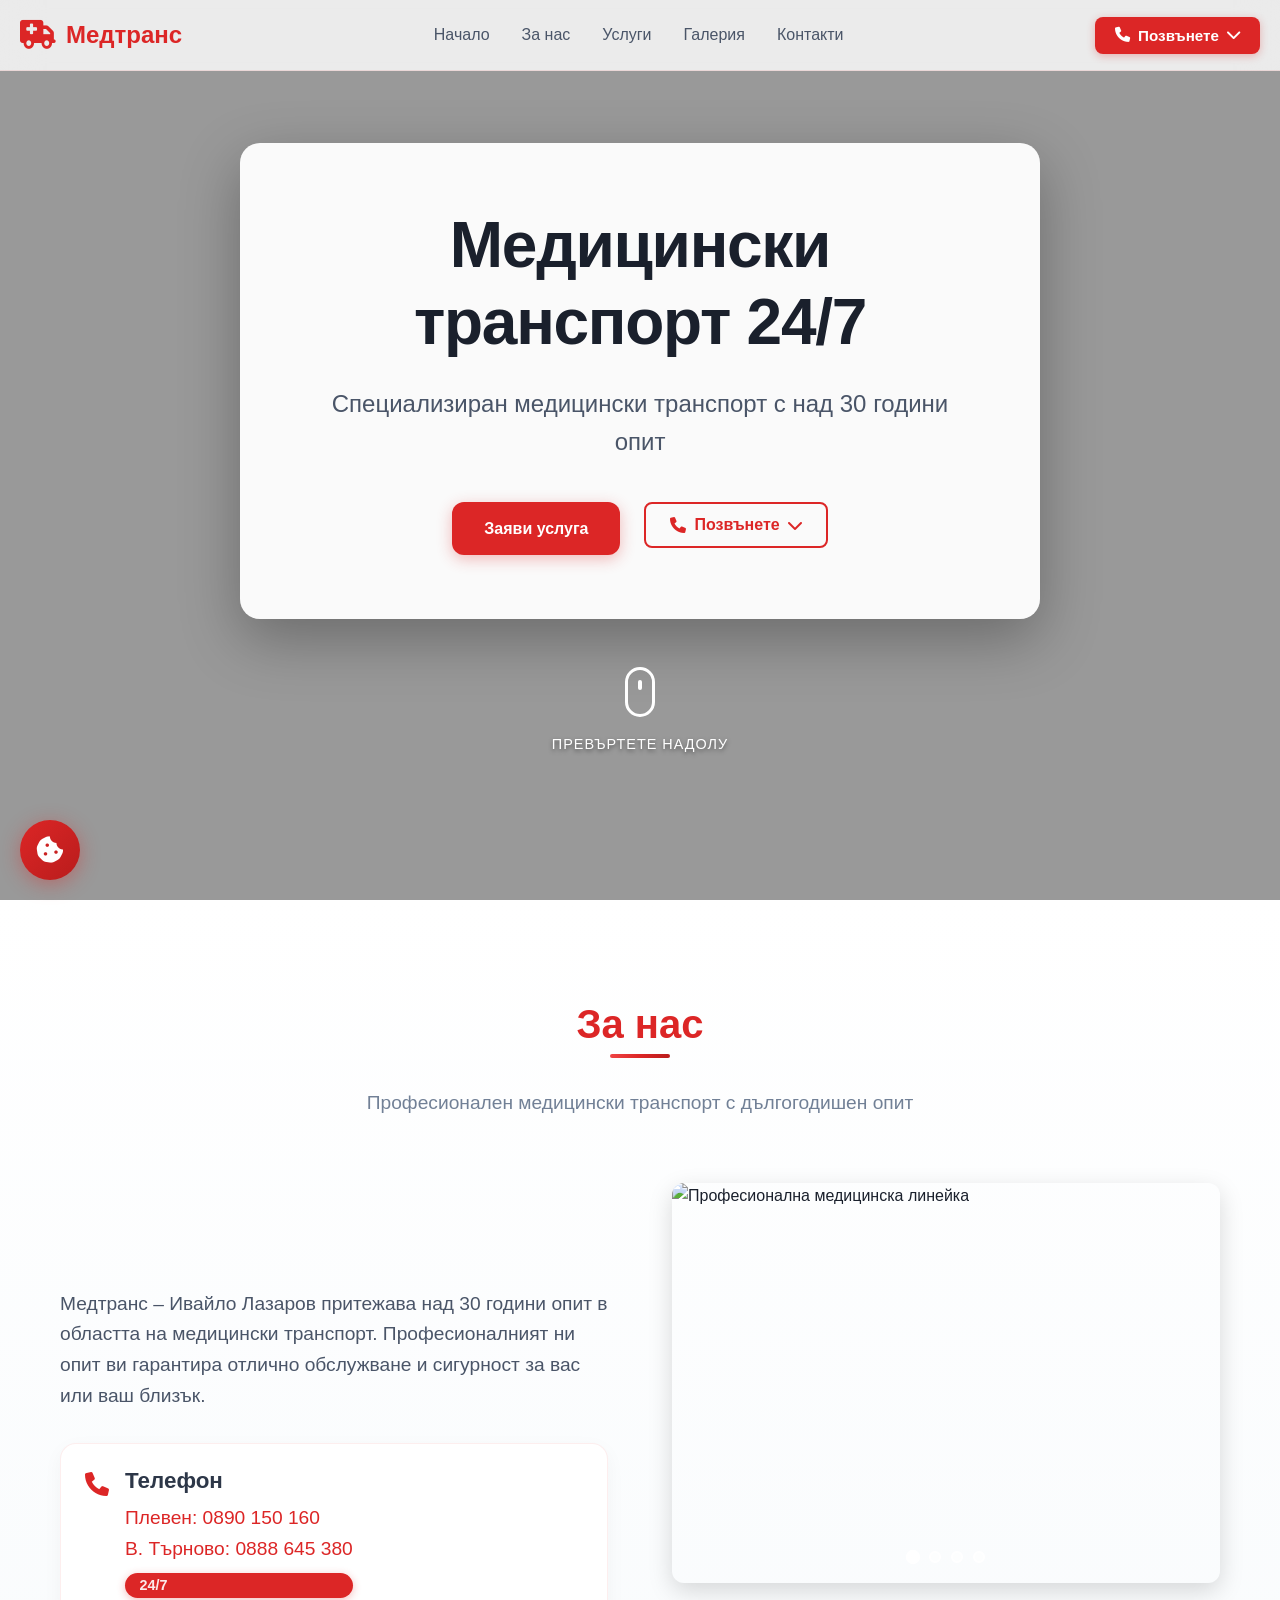
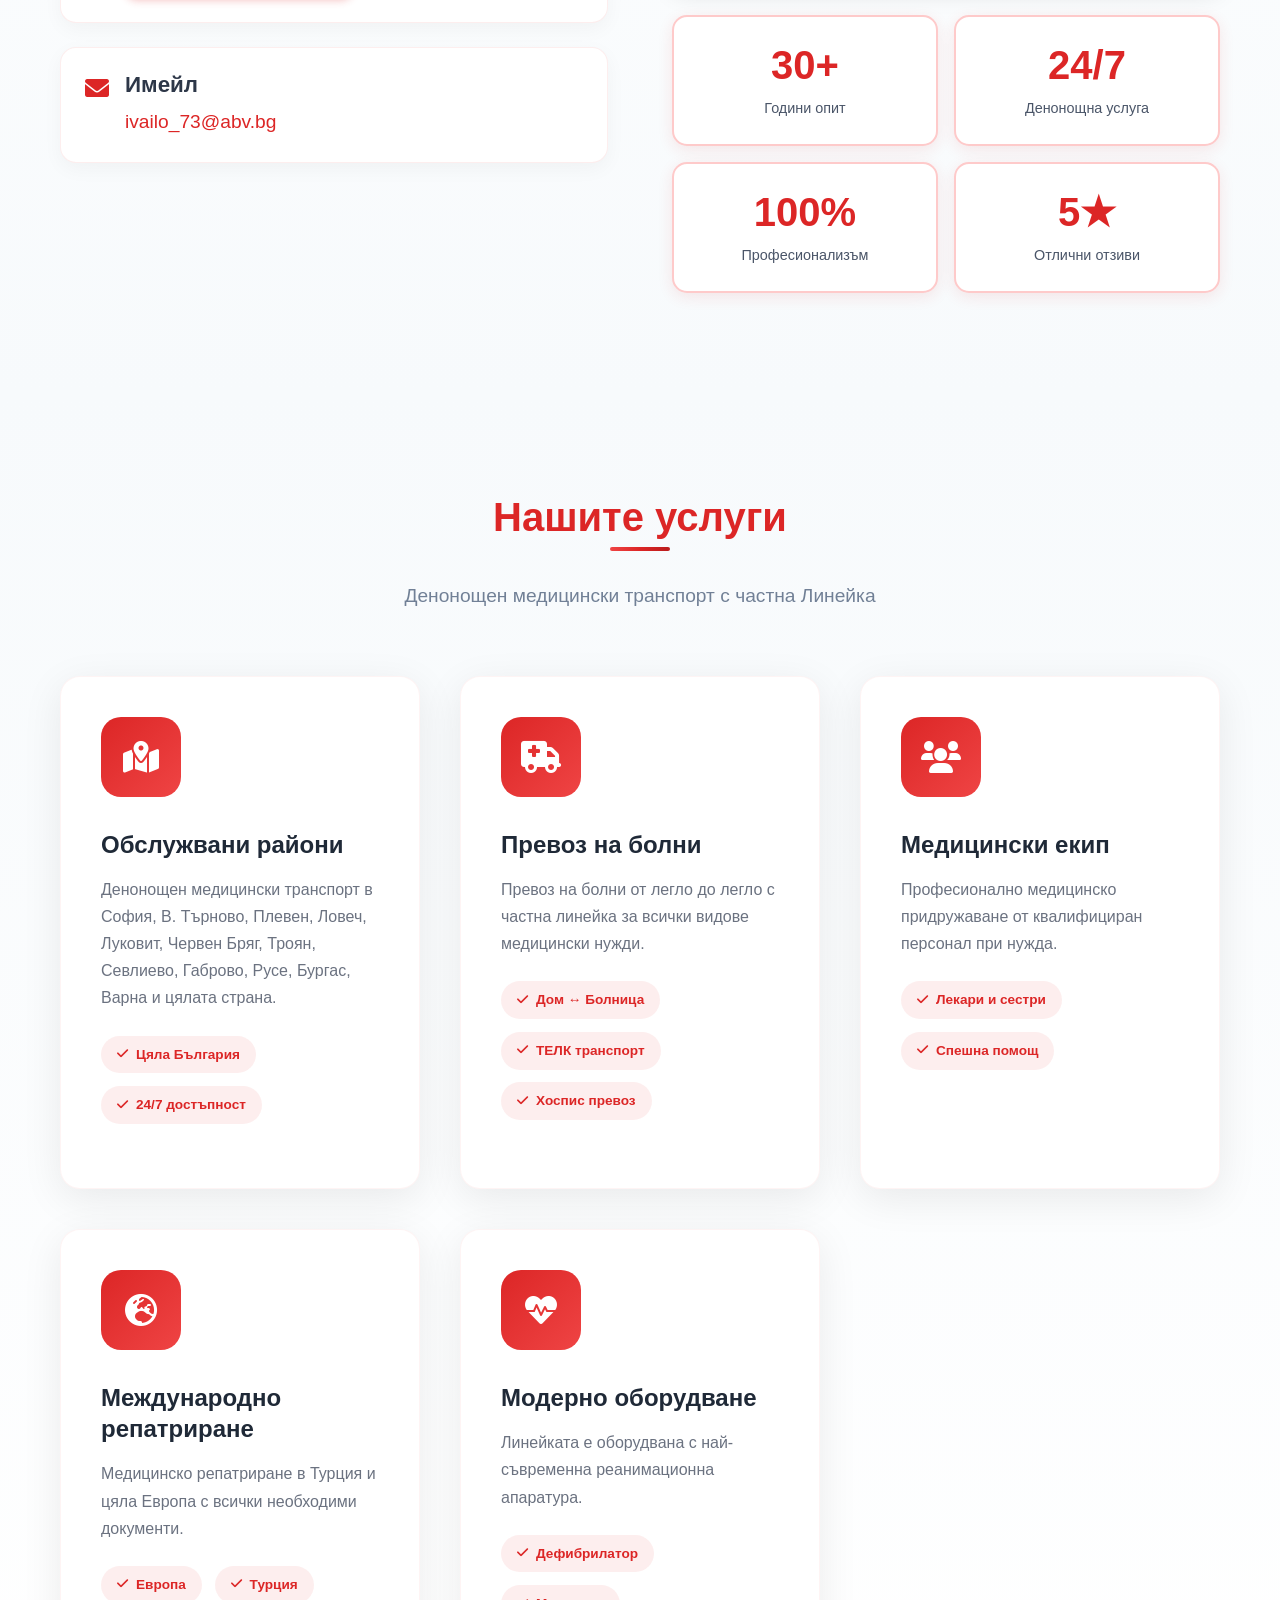
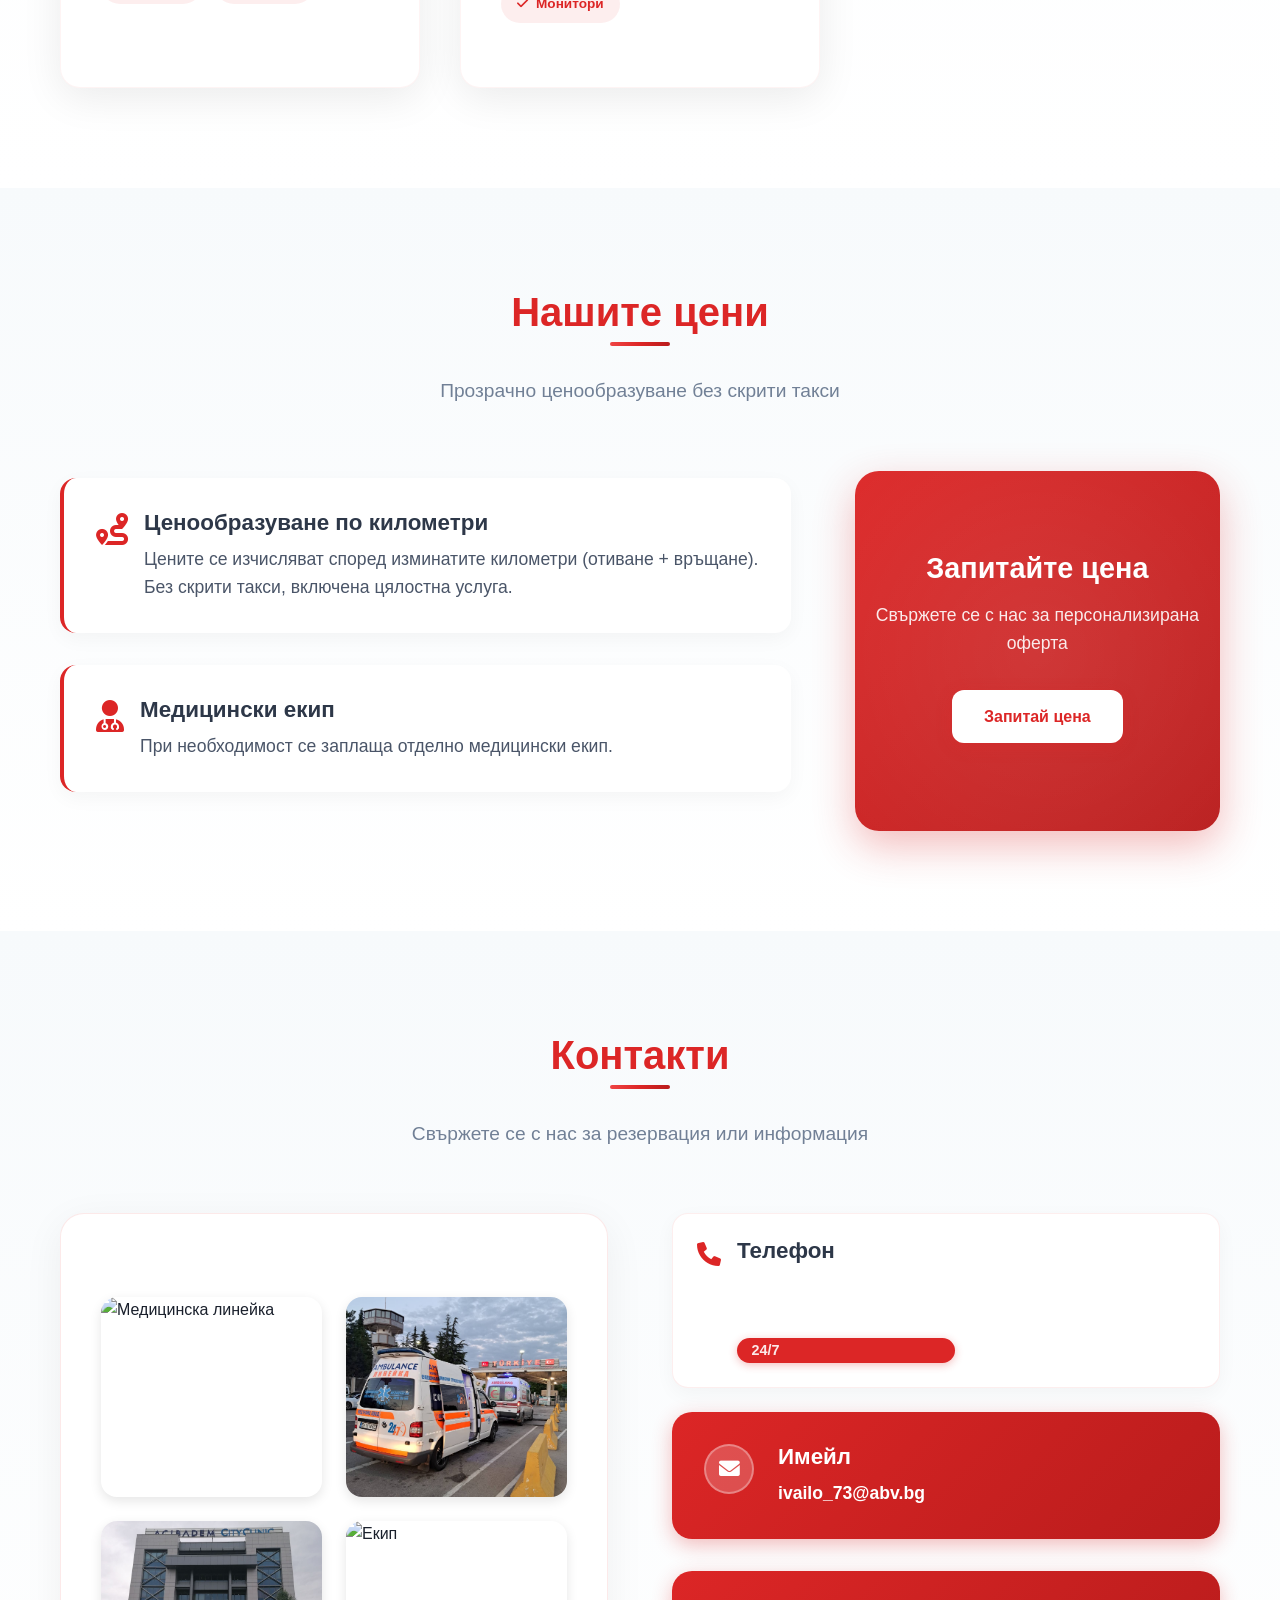
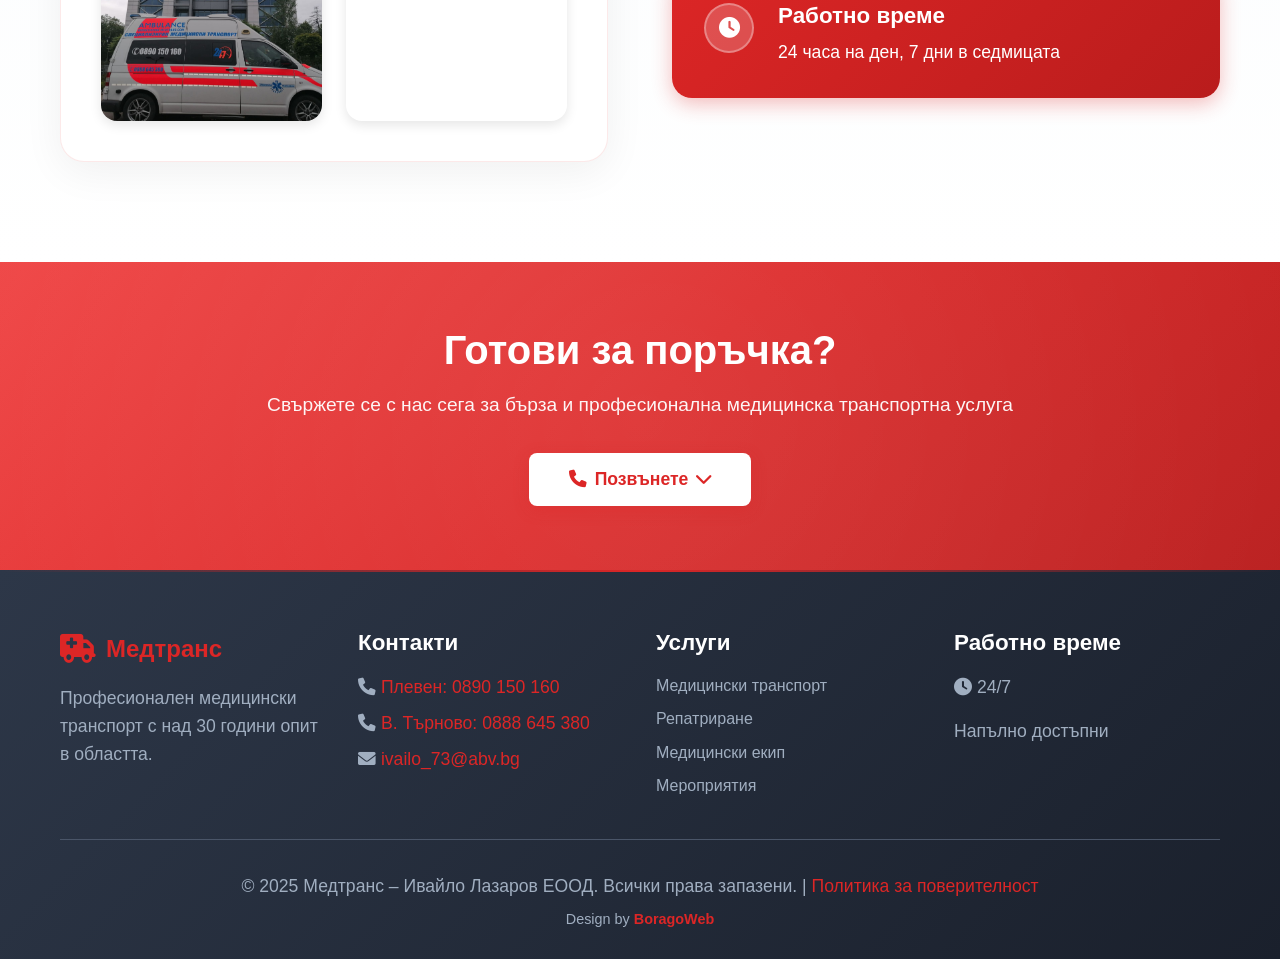
==== commit 2e8d0262: "Add files via upload" ====
--- a/index.html
+++ b/index.html
@@ -4,7 +4,7 @@
     <meta charset="UTF-8">
     <meta name="viewport" content="width=device-width, initial-scale=1.0, maximum-scale=1.0, user-scalable=no, overflow-x=hidden">
     <title>Медтранс - Ивайло Лазаров ЕООД | Медицински транспорт 24/7</title>
-    <meta name="description" content="Специализиран медицински транспорт с над 25 години опит. Репатриране в чужбина, медицински екип, оборудвани линейки. Плевен и цяла България.">
+    <meta name="description" content="Специализиран медицински транспорт с над 30 години опит. Репатриране в чужбина, медицински екип, оборудвани линейки. Плевен и цяла България.">
     <meta name="keywords" content="медицински транспорт, линейка, репатриране, медицински екип, Плевен, България">
     <meta name="author" content="Медтранс - Ивайло Лазаров ЕООД">
     
@@ -12,13 +12,13 @@
     <meta property="og:type" content="website">
     <meta property="og:url" content="https://medtrans-pleven.com/">
     <meta property="og:title" content="Медтранс - Ивайло Лазаров ЕООД | Медицински транспорт 24/7">
-    <meta property="og:description" content="Специализиран медицински транспорт с над 25 години опит. Репатриране в чужбина, медицински екип, оборудвани линейки.">
+    <meta property="og:description" content="Специализиран медицински транспорт с над 30 години опит. Репатриране в чужбина, медицински екип, оборудвани линейки.">
     
     <!-- Twitter -->
     <meta property="twitter:card" content="summary_large_image">
     <meta property="twitter:url" content="https://medtrans-pleven.com/">
     <meta property="twitter:title" content="Медтранс - Ивайло Лазаров ЕООД | Медицински транспорт 24/7">
-    <meta property="twitter:description" content="Специализиран медицински транспорт с над 25 години опит. Репатриране в чужбина, медицински екип, оборудвани линейки.">
+    <meta property="twitter:description" content="Специализиран медицински транспорт с над 30 години опит. Репатриране в чужбина, медицински екип, оборудвани линейки.">
     
     <link rel="stylesheet" href="css/styles.css">
     <link href="https://fonts.googleapis.com/css2?family=Inter:wght@300;400;500;600;700&display=swap" rel="stylesheet">
@@ -50,75 +50,52 @@
                 <a href="about.html" class="nav-link">За нас</a>
                 <a href="services.html" class="nav-link">Услуги</a>
                 <a href="gallery.html" class="nav-link">Галерия</a>
-                <a href="pricing.html" class="nav-link">Цени</a>
                 <a href="contact.html" class="nav-link">Контакти</a>
                 
                 <!-- Mobile Call Button -->
                 <div class="mobile-nav-action">
-                    <a href="tel:0890150160" class="btn btn-cta mobile-call-btn">
+                    <div class="mobile-call-dropdown">
+                        <button class="btn btn-cta mobile-call-btn" id="mobile-call-btn">
+                            <i class="fas fa-phone"></i>
+                            Позвънете
+                            <i class="fas fa-chevron-down"></i>
+                        </button>
+                        <div class="mobile-call-options" id="mobile-call-options">
+                            <a href="tel:0890150160" class="mobile-call-option">
+                                <i class="fas fa-phone"></i>
+                                <span>Плевен</span>
+                                <small>0890 150 160</small>
+                            </a>
+                            <a href="tel:0888645380" class="mobile-call-option">
+                                <i class="fas fa-phone"></i>
+                                <span>В. Търново</span>
+                                <small>0888 645 380</small>
+                            </a>
+                        </div>
+                    </div>
+                </div>
+            </div>
+            <div class="nav-actions">
+                <div class="desktop-call-dropdown">
+                    <button class="btn btn-cta desktop-call-btn" id="desktop-call-btn">
                         <i class="fas fa-phone"></i>
                         Позвънете
-                    </a>
-                </div>
-                
-                <!-- Mobile Language Selector -->
-                <div class="mobile-nav-action">
-                    <div class="language-selector mobile-language-selector">
-                        <button class="lang-btn mobile-lang-btn" id="mobile-lang-btn">
-                            <img id="mobile-current-flag" class="flag-img" src="https://flagcdn.com/w40/bg.png" alt="BG">
-                            <i class="fas fa-chevron-down"></i>
-                        </button>
-                        <div class="lang-dropdown mobile-lang-dropdown" id="mobile-lang-dropdown">
-                            <a href="#" class="lang-option active" data-lang="bg" data-flag="https://flagcdn.com/w40/bg.png">
-                                <img class="flag-img" src="https://flagcdn.com/w40/bg.png" alt="BG">
-                                <span>Български</span>
-                            </a>
-                            <a href="#" class="lang-option" data-lang="en" data-flag="https://flagcdn.com/w40/gb.png">
-                                <img class="flag-img" src="https://flagcdn.com/w40/gb.png" alt="EN">
-                                <span>English</span>
-                            </a>
-                            <a href="#" class="lang-option" data-lang="de" data-flag="https://flagcdn.com/w40/de.png">
-                                <img class="flag-img" src="https://flagcdn.com/w40/de.png" alt="DE">
-                                <span>Deutsch</span>
-                            </a>
-                            <a href="#" class="lang-option" data-lang="ru" data-flag="https://flagcdn.com/w40/ru.png">
-                                <img class="flag-img" src="https://flagcdn.com/w40/ru.png" alt="RU">
-                                <span>Русский</span>
-                            </a>
-                        </div>
-                    </div>
-                </div>
-            </div>
-            <div class="nav-actions">
-                <a href="tel:0890150160" class="btn btn-cta desktop-only">
-                    <i class="fas fa-phone"></i>
-                    Позвънете
-                </a>
-                <div class="language-selector desktop-only">
-                    <button class="lang-btn" id="lang-btn">
-                        <img id="current-flag" class="flag-img" src="https://flagcdn.com/w40/bg.png" alt="BG">
                         <i class="fas fa-chevron-down"></i>
                     </button>
-                    <div class="lang-dropdown" id="lang-dropdown">
-                        <a href="#" class="lang-option active" data-lang="bg" data-flag="https://flagcdn.com/w40/bg.png">
-                            <img class="flag-img" src="https://flagcdn.com/w40/bg.png" alt="BG">
-                            <span>Български</span>
+                    <div class="desktop-call-options" id="desktop-call-options">
+                        <a href="tel:0890150160" class="desktop-call-option">
+                            <i class="fas fa-phone"></i>
+                            <span>Плевен</span>
+                            <small>0890 150 160</small>
                         </a>
-                        <a href="#" class="lang-option" data-lang="en" data-flag="https://flagcdn.com/w40/gb.png">
-                            <img class="flag-img" src="https://flagcdn.com/w40/gb.png" alt="EN">
-                            <span>English</span>
+                        <a href="tel:0888645380" class="desktop-call-option">
+                            <i class="fas fa-phone"></i>
+                            <span>В. Търново</span>
+                            <small>0888 645 380</small>
                         </a>
-                        <a href="#" class="lang-option" data-lang="de" data-flag="https://flagcdn.com/w40/de.png">
-                            <img class="flag-img" src="https://flagcdn.com/w40/de.png" alt="DE">
-                            <span>Deutsch</span>
-                        </a>
-                        <a href="#" class="lang-option" data-lang="ru" data-flag="https://flagcdn.com/w40/ru.png">
-                            <img class="flag-img" src="https://flagcdn.com/w40/ru.png" alt="RU">
-                            <span>Русский</span>
-                        </a>
-                    </div>
-                </div>
-            </div>
+                    </div>
+                </div>
+                </div>
             <div class="nav-toggle" id="nav-toggle">
                 <span class="bar"></span>
                 <span class="bar"></span>
@@ -136,13 +113,28 @@
         <div class="hero-wrapper">
             <div class="hero-content">
                 <h1 class="hero-title">Медицински транспорт 24/7</h1>
-                <p class="hero-subtitle">Специализиран медицински транспорт с над 25 години опит</p>
+                <p class="hero-subtitle">Специализиран медицински транспорт с над 30 години опит</p>
                 <div class="hero-buttons">
                     <a href="#contact" class="btn btn-primary">Заяви услуга</a>
-                    <a href="tel:0890150160" class="btn btn-secondary">
-                        <i class="fas fa-phone"></i>
-                        0890 150 160
-                    </a>
+                    <div class="hero-call-dropdown">
+                        <button class="btn btn-secondary hero-call-btn" id="hero-call-btn">
+                            <i class="fas fa-phone"></i>
+                            Позвънете
+                            <i class="fas fa-chevron-down"></i>
+                        </button>
+                        <div class="hero-call-options" id="hero-call-options">
+                            <a href="tel:0890150160" class="hero-call-option">
+                                <i class="fas fa-phone"></i>
+                                <span>Плевен</span>
+                                <small>0890 150 160</small>
+                            </a>
+                            <a href="tel:0888645380" class="hero-call-option">
+                                <i class="fas fa-phone"></i>
+                                <span>В. Търново</span>
+                                <small>0888 645 380</small>
+                            </a>
+                        </div>
+                    </div>
                 </div>
             </div>
             <!-- Animated Scroll Indicator -->
@@ -164,14 +156,16 @@
             </div>
             <div class="about-content">
                 <div class="about-text">
-                    <p>Медтранс – Ивайло Лазаров притежава над 25 години опит в областта на медицински транспорт. Професионалният ни опит ви гарантира отлично обслужване и сигурност за вас или ваш близък.</p>
+                    <p>Медтранс – Ивайло Лазаров притежава над 30 години опит в областта на медицински транспорт. Професионалният ни опит ви гарантира отлично обслужване и сигурност за вас или ваш близък.</p>
                     
                     <div class="contact-info">
                         <div class="contact-item">
                             <i class="fas fa-phone"></i>
                             <div>
                                 <h4>Телефон</h4>
-                                <p><a href="tel:0890150160">0890 150 160</a></p>
+                                <p><a href="tel:0890150160">Плевен: 0890 150 160</a></p>
+                                <p><a href="tel:0888645380">В. Търново: 0888 645 380</a></p>
+                                <span class="availability">24/7</span>
                             </div>
                         </div>
                         <div class="contact-item">
@@ -184,13 +178,29 @@
                     </div>
                 </div>
                 <div class="about-image">
-                    <div class="image-placeholder">
-                        <i class="fas fa-ambulance"></i>
-                        <p>Професионален медицински екип</p>
+                    <div class="image-carousel">
+                        <div class="carousel-item active">
+                            <img src="images/IMG_3368.jpg" alt="Професионална медицинска линейка" class="about-main-image">
+                        </div>
+                        <div class="carousel-item">
+                            <img src="images/ambulance-1.jpg" alt="Оборудвана линейка" class="about-main-image">
+                        </div>
+                        <div class="carousel-item">
+                            <img src="images/IMG_2084.JPG" alt="Медицинско оборудване" class="about-main-image">
+                        </div>
+                        <div class="carousel-item">
+                            <img src="images/IMG_2462.JPG" alt="Екип и линейка" class="about-main-image">
+                        </div>
+                        <div class="carousel-indicators">
+                            <button class="indicator active" onclick="showSlide(0)"></button>
+                            <button class="indicator" onclick="showSlide(1)"></button>
+                            <button class="indicator" onclick="showSlide(2)"></button>
+                            <button class="indicator" onclick="showSlide(3)"></button>
+                        </div>
                     </div>
                     <div class="about-stats">
                         <div class="stat-box">
-                            <h3>25+</h3>
+                            <h3>30+</h3>
                             <p>Години опит</p>
                         </div>
                         <div class="stat-box">
@@ -216,144 +226,84 @@
         <div class="container">
             <div class="section-header">
                 <h2>Нашите услуги</h2>
-                <p>Комплексно медицинско обслужване за всяка нужда</p>
-            </div>
-            <div class="services-grid">
-                <div class="service-card">
-                    <div class="service-icon">
+                <p>Денонощен медицински транспорт с частна Линейка</p>
+            </div>
+            <div class="services-grid-modern">
+                <div class="service-card-modern" data-aos="fade-up">
+                    <div class="service-icon-modern">
+                        <i class="fas fa-map-marked-alt"></i>
+                    </div>
+                    <div class="service-content-modern">
+                        <h3>Обслужвани райони</h3>
+                        <p>Денонощен медицински транспорт в София, В. Търново, Плевен, Ловеч, Луковит, Червен Бряг, Троян, Севлиево, Габрово, Русе, Бургас, Варна и цялата страна.</p>
+                        <div class="service-features">
+                            <span><i class="fas fa-check"></i> Цяла България</span>
+                            <span><i class="fas fa-check"></i> 24/7 достъпност</span>
+                        </div>
+                    </div>
+                </div>
+                
+                <div class="service-card-modern" data-aos="fade-up" data-aos-delay="100">
+                    <div class="service-icon-modern">
                         <i class="fas fa-ambulance"></i>
                     </div>
-                    <h3>Специализиран медицински транспорт</h3>
-                    <p>Пътуване с оборудвана линейка за болни и трудно подвижни хора с пълно медицинско оборудване.</p>
-                    <button class="btn btn-outline">Виж повече</button>
-                </div>
-                
-                <div class="service-card">
-                    <div class="service-icon">
+                    <div class="service-content-modern">
+                        <h3>Превоз на болни</h3>
+                        <p>Превоз на болни от легло до легло с частна линейка за всички видове медицински нужди.</p>
+                        <div class="service-features">
+                            <span><i class="fas fa-check"></i> Дом ↔ Болница</span>
+                            <span><i class="fas fa-check"></i> ТЕЛК транспорт</span>
+                            <span><i class="fas fa-check"></i> Хоспис превоз</span>
+                        </div>
+                    </div>
+                </div>
+                
+                <div class="service-card-modern" data-aos="fade-up" data-aos-delay="200">
+                    <div class="service-icon-modern">
+                        <i class="fas fa-users"></i>
+                    </div>
+                    <div class="service-content-modern">
+                        <h3>Медицински екип</h3>
+                        <p>Професионално медицинско придружаване от квалифициран персонал при нужда.</p>
+                        <div class="service-features">
+                            <span><i class="fas fa-check"></i> Лекари и сестри</span>
+                            <span><i class="fas fa-check"></i> Спешна помощ</span>
+                        </div>
+                    </div>
+                </div>
+                
+                <div class="service-card-modern" data-aos="fade-up" data-aos-delay="300">
+                    <div class="service-icon-modern">
                         <i class="fas fa-globe-europe"></i>
                     </div>
-                    <h3>Репатриране в чужбина</h3>
-                    <p>Безопасно транспортиране в Европа и други страни с всички необходими документи.</p>
-                    <button class="btn btn-outline">Виж повече</button>
-                </div>
-                
-                <div class="service-card">
-                    <div class="service-icon">
-                        <i class="fas fa-user-md"></i>
-                    </div>
-                    <h3>Медицински екип</h3>
-                    <p>Професионално придружаване с квалифициран медицински персонал при нужда.</p>
-                    <button class="btn btn-outline">Виж повече</button>
-                </div>
-                
-                <div class="service-card">
-                    <div class="service-icon">
-                        <i class="fas fa-hospital"></i>
-                    </div>
-                    <h3>Транспорт до/от лечебни заведения</h3>
-                    <p>Безопасно транспортиране на пациенти до болници, клиники и медицински центрове.</p>
-                    <button class="btn btn-outline">Виж повече</button>
-                </div>
-                
-                <div class="service-card">
-                    <div class="service-icon">
-                        <i class="fas fa-calendar-check"></i>
-                    </div>
-                    <h3>Обслужване на мероприятия</h3>
-                    <p>Медицинско обслужване на спортни и културни събития с оборудвана линейка.</p>
-                    <button class="btn btn-outline">Виж повече</button>
-                </div>
-                
-                <div class="service-card">
-                    <div class="service-icon">
-                        <i class="fas fa-wheelchair"></i>
-                    </div>
-                    <h3>Транспорт на хора с увреждания</h3>
-                    <p>Специализиран транспорт с подходящо оборудване за хора с ограничена подвижност.</p>
-                    <button class="btn btn-outline">Виж повече</button>
-                </div>
-                
+                    <div class="service-content-modern">
+                        <h3>Международно репатриране</h3>
+                        <p>Медицинско репатриране в Турция и цяла Европа с всички необходими документи.</p>
+                        <div class="service-features">
+                            <span><i class="fas fa-check"></i> Европа</span>
+                            <span><i class="fas fa-check"></i> Турция</span>
+                        </div>
+                    </div>
+                </div>
+                
+                <div class="service-card-modern" data-aos="fade-up" data-aos-delay="400">
+                    <div class="service-icon-modern">
+                        <i class="fas fa-heartbeat"></i>
+                    </div>
+                    <div class="service-content-modern">
+                        <h3>Модерно оборудване</h3>
+                        <p>Линейката е оборудвана с най-съвременна реанимационна апаратура.</p>
+                        <div class="service-features">
+                            <span><i class="fas fa-check"></i> Дефибрилатор</span>
+                            <span><i class="fas fa-check"></i> Монитори</span>
+                        </div>
+                    </div>
+                </div>
             </div>
         </div>
     </section>
 
-    <!-- Equipment Section -->
-    <section class="equipment">
-        <div class="container">
-            <div class="section-header">
-                <h2>Нашето оборудване</h2>
-                <p>Съвременно медицинско оборудване за вашата безопасност</p>
-            </div>
-            <div class="equipment-grid">
-                <div class="equipment-category">
-                    <h3><i class="fas fa-snowflake"></i> Климатизация и комфорт</h3>
-                    <ul>
-                        <li>Климатик за контрол на температурата</li>
-                        <li>Кислородна система за респираторна поддръжка</li>
-                        <li>Вентилационна система</li>
-                        <li>Осветление за различни ситуации</li>
-                    </ul>
-                </div>
-                
-                <div class="equipment-category">
-                    <h3><i class="fas fa-bed"></i> Носилки и транспорт</h3>
-                    <ul>
-                        <li>Въздушна възглавница за комфорт</li>
-                        <li>Шалте тип носилка</li>
-                        <li>Инвалиден стол</li>
-                        <li>Специализирани носилки за различни състояния</li>
-                        <li>Фиксиращи системи</li>
-                    </ul>
-                </div>
-                
-                <div class="equipment-category">
-                    <h3><i class="fas fa-heartbeat"></i> Медицинска техника</h3>
-                    <ul>
-                        <li>Дефибрилатор за спешни случаи</li>
-                        <li>Апарати за дишане</li>
-                        <li>Монитор за жизнени показатели</li>
-                        <li>Перфузор за медикаменти</li>
-                        <li>Аспиратор</li>
-                        <li>Оксиметър за измерване на кислорода</li>
-                    </ul>
-                </div>
-                
-                <div class="equipment-category">
-                    <h3><i class="fas fa-first-aid"></i> Имобилизация и защита</h3>
-                    <ul>
-                        <li>Шини за имобилизация</li>
-                        <li>Шийни яки за стабилизация</li>
-                        <li>Специализирани приспособления</li>
-                        <li>Защитни елементи</li>
-                        <li>Фиксиращи ленти</li>
-                    </ul>
-                </div>
-                
-                <div class="equipment-category">
-                    <h3><i class="fas fa-syringe"></i> Медикаменти и консумативи</h3>
-                    <ul>
-                        <li>Спешни медикаменти</li>
-                        <li>Инфузионни разтвори</li>
-                        <li>Аналгетици</li>
-                        <li>Антисептици</li>
-                        <li>Превързочни материали</li>
-                    </ul>
-                </div>
-                
-                <div class="equipment-category">
-                    <h3><i class="fas fa-stethoscope"></i> Диагностично оборудване</h3>
-                    <ul>
-                        <li>Стетоскоп</li>
-                        <li>Тонометър</li>
-                        <li>Пулсоксиметър</li>
-                        <li>Термометър</li>
-                        <li>Глюкомер</li>
-                    </ul>
-                </div>
-            </div>
-        </div>
-    </section>
-
+ 
     <!-- Pricing Section -->
     <section id="pricing" class="pricing">
         <div class="container">
@@ -396,45 +346,33 @@
             </div>
             <div class="contact-content">
                 <div class="contact-form-container">
-                    <form class="contact-form" id="contact-form">
-                        <div class="form-group">
-                            <label for="name">Име *</label>
-                            <input type="text" id="name" name="name" required>
-                        </div>
-                        
-                        <div class="form-group">
-                            <label for="phone">Телефон *</label>
-                            <input type="tel" id="phone" name="phone" required>
-                        </div>
-                        
-                        <div class="form-group">
-                            <label for="service">Услуга</label>
-                            <select id="service" name="service">
-                                <option value="">Изберете услуга</option>
-                                <option value="medical-transport">Специализиран медицински транспорт</option>
-                                <option value="repatriation">Репатриране в чужбина</option>
-                                <option value="medical-team">Медицински екип</option>
-                                <option value="events">Обслужване на мероприятия</option>
-                                <option value="hospital-transport">Транспорт до/от лечебни заведения</option>
-                            </select>
-                        </div>
-                        
-                        <div class="form-group">
-                            <label for="message">Съобщение</label>
-                            <textarea id="message" name="message" rows="4" placeholder="Опишете вашите нужди..."></textarea>
-                        </div>
-                        
-                        <button type="submit" class="btn btn-primary">Изпрати запитване</button>
-                    </form>
+                    <div class="contact-pictures">
+                        <h3>Нашите линейки</h3>
+                        <div class="contact-gallery-grid">
+                            <div class="contact-gallery-item">
+                                <img src="images/IMG_3368.jpg" alt="Медицинска линейка">
+                            </div>
+                            <div class="contact-gallery-item">
+                                <img src="images/ambulance-1.jpg" alt="Линейка">
+                            </div>
+                            <div class="contact-gallery-item">
+                                <img src="images/IMG_2084.JPG" alt="Интериор">
+                            </div>
+                            <div class="contact-gallery-item">
+                                <img src="images/IMG_2462.JPG" alt="Екип">
+                            </div>
+                        </div>
+                    </div>
                 </div>
                 
                 <div class="contact-info-container">
                     <div class="contact-details">
-                        <div class="contact-detail">
+                        <div class="contact-item">
                             <i class="fas fa-phone"></i>
                             <div>
                                 <h4>Телефон</h4>
-                                <p><a href="tel:0890150160">0890 150 160</a></p>
+                                <p><a href="tel:0890150160">Плевен: 0890 150 160</a></p>
+                                <p><a href="tel:0888645380">В. Търново: 0888 645 380</a></p>
                                 <span class="availability">24/7</span>
                             </div>
                         </div>
@@ -466,10 +404,25 @@
             <div class="ready-to-order-content">
                 <h2>Готови за поръчка?</h2>
                 <p>Свържете се с нас сега за бърза и професионална медицинска транспортна услуга</p>
-                <a href="tel:0890150160" class="btn btn-primary">
-                    <i class="fas fa-phone"></i>
-                    Обадете се: 0890 150 160
-                </a>
+                <div class="ready-call-dropdown">
+                    <button class="btn btn-primary ready-call-btn" id="ready-call-btn">
+                        <i class="fas fa-phone"></i>
+                        Позвънете
+                        <i class="fas fa-chevron-down"></i>
+                    </button>
+                    <div class="ready-call-options" id="ready-call-options">
+                        <a href="tel:0890150160" class="ready-call-option">
+                            <i class="fas fa-phone"></i>
+                            <span>Плевен</span>
+                            <small>0890 150 160</small>
+                        </a>
+                        <a href="tel:0888645380" class="ready-call-option">
+                            <i class="fas fa-phone"></i>
+                            <span>В. Търново</span>
+                            <small>0888 645 380</small>
+                        </a>
+                    </div>
+                </div>
             </div>
         </div>
     </section>
@@ -483,13 +436,14 @@
                         <i class="fas fa-ambulance"></i>
                         <span>Медтранс</span>
                     </div>
-                    <p>Професионален медицински транспорт с над 25 години опит в областта.</p>
+                    <p>Професионален медицински транспорт с над 30 години опит в областта.</p>
                 </div>
                 
                 <div class="footer-section">
                     <h4>Контакти</h4>
                     <div class="footer-contact">
-                        <p><i class="fas fa-phone"></i> <a href="tel:0890150160">0890 150 160</a></p>
+                        <p><i class="fas fa-phone"></i> <a href="tel:0890150160">Плевен: 0890 150 160</a></p>
+                        <p><i class="fas fa-phone"></i> <a href="tel:0888645380">В. Търново: 0888 645 380</a></p>
                         <p><i class="fas fa-envelope"></i> <a href="mailto:ivailo_73@abv.bg">ivailo_73@abv.bg</a></p>
                     </div>
                 </div>
@@ -609,8 +563,48 @@
         <i class="fas fa-cookie-bite"></i>
     </button>
     
-
     <script src="js/translations.js"></script>
     <script src="js/script.js"></script>
+    <script>
+        // Dropdown fix for index page
+        document.addEventListener('DOMContentLoaded', function() {
+            const desktopBtn = document.getElementById('desktop-call-btn');
+            const desktopOptions = document.getElementById('desktop-call-options');
+            if (desktopBtn && desktopOptions) {
+                desktopBtn.addEventListener('click', function(e) {
+                    e.preventDefault();
+                    e.stopPropagation();
+                    desktopOptions.classList.toggle('active');
+                    const chevron = this.querySelector('.fa-chevron-down');
+                    if (chevron) chevron.style.transform = desktopOptions.classList.contains('active') ? 'rotate(180deg)' : 'rotate(0deg)';
+                });
+                document.addEventListener('click', function(e) {
+                    if (!desktopBtn.contains(e.target) && !desktopOptions.contains(e.target)) {
+                        desktopOptions.classList.remove('active');
+                        const chevron = desktopBtn.querySelector('.fa-chevron-down');
+                        if (chevron) chevron.style.transform = 'rotate(0deg)';
+                    }
+                });
+            }
+            const mobileBtn = document.getElementById('mobile-call-btn');
+            const mobileOptions = document.getElementById('mobile-call-options');
+            if (mobileBtn && mobileOptions) {
+                mobileBtn.addEventListener('click', function(e) {
+                    e.preventDefault();
+                    e.stopPropagation();
+                    mobileOptions.classList.toggle('active');
+                    const chevron = this.querySelector('.fa-chevron-down');
+                    if (chevron) chevron.style.transform = mobileOptions.classList.contains('active') ? 'rotate(180deg)' : 'rotate(0deg)';
+                });
+                document.addEventListener('click', function(e) {
+                    if (!mobileBtn.contains(e.target) && !mobileOptions.contains(e.target)) {
+                        mobileOptions.classList.remove('active');
+                        const chevron = mobileBtn.querySelector('.fa-chevron-down');
+                        if (chevron) chevron.style.transform = 'rotate(0deg)';
+                    }
+                });
+            }
+        });
+    </script>
 </body>
 </html>
--- a/css/styles.css
+++ b/css/styles.css
@@ -8,8 +8,6 @@
 }
 
 html {
-    scroll-behavior: smooth;
-    scroll-padding-top: 80px;
     overflow-x: hidden;
 }
 
@@ -159,6 +157,314 @@
     align-items: center;
     gap: 1rem;
     flex-shrink: 0;
+}
+
+/* Hero Call Dropdown */
+.hero-call-dropdown {
+    position: relative;
+    display: inline-block;
+}
+
+.hero-call-btn {
+    padding: 12px 24px;
+    font-size: 1rem;
+    display: flex;
+    align-items: center;
+    justify-content: space-between;
+    gap: 0.5rem;
+    background: transparent;
+    color: #dc2626;
+    border: 2px solid #dc2626;
+    border-radius: 8px;
+    font-weight: 600;
+    transition: all 0.3s ease;
+    cursor: pointer;
+}
+
+.hero-call-btn:hover {
+    background: #dc2626;
+    color: white;
+    transform: translateY(-1px);
+}
+
+.hero-call-options {
+    position: absolute;
+    top: calc(100% + 0.5rem);
+    left: 0;
+    background: white;
+    border: 1px solid rgba(0, 0, 0, 0.1);
+    border-radius: 12px;
+    margin-top: 0;
+    box-shadow: 0 8px 25px rgba(0, 0, 0, 0.15);
+    z-index: 9999;
+    display: none;
+    overflow: hidden;
+    opacity: 0;
+    transform: translateY(-10px);
+    transition: all 0.3s cubic-bezier(0.4, 0, 0.2, 1);
+    min-width: 200px;
+}
+
+.hero-call-options.active {
+    display: block;
+    opacity: 1;
+    transform: translateY(0);
+}
+
+.hero-call-option {
+    display: flex;
+    align-items: center;
+    gap: 1rem;
+    padding: 1rem 1.25rem;
+    text-decoration: none;
+    color: #2d3748;
+    transition: all 0.3s ease;
+    border-bottom: 1px solid rgba(0, 0, 0, 0.05);
+    flex-direction: column;
+    align-items: flex-start;
+}
+
+.hero-call-option:last-child {
+    border-bottom: none;
+}
+
+.hero-call-option:hover {
+    background: rgba(220, 38, 38, 0.05);
+    color: #dc2626;
+}
+
+.hero-call-option i {
+    font-size: 1.2rem;
+    color: #dc2626;
+}
+
+.hero-call-option span {
+    font-weight: 600;
+    font-size: 1rem;
+}
+
+.hero-call-option small {
+    color: #718096;
+    font-size: 0.85rem;
+    margin-top: 0.25rem;
+}
+
+/* Ready Call Buttons */
+.ready-call-buttons {
+    display: flex;
+    gap: 1rem;
+    flex-wrap: wrap;
+    justify-content: center;
+}
+
+.ready-call-single {
+    display: flex;
+    align-items: center;
+    gap: 0.75rem;
+    padding: 1rem 1.5rem;
+    font-size: 1rem;
+    font-weight: 600;
+    text-decoration: none;
+    border-radius: 12px;
+    transition: all 0.3s ease;
+    border: none;
+    cursor: pointer;
+    min-width: 250px;
+    justify-content: center;
+}
+
+.ready-call-single:hover {
+    transform: translateY(-2px);
+    box-shadow: 0 8px 25px rgba(220, 38, 38, 0.25);
+}
+
+.ready-call-single:active {
+    transform: translateY(0);
+}
+
+/* Ready Call Dropdown */
+.ready-call-dropdown {
+    position: relative;
+    display: inline-block;
+    z-index: 9999998;
+}
+
+.ready-call-btn {
+    padding: 12px 24px;
+    font-size: 1rem;
+    display: flex;
+    align-items: center;
+    justify-content: space-between;
+    gap: 0.5rem;
+    background: #dc2626;
+    color: white;
+    border: none;
+    border-radius: 8px;
+    font-weight: 600;
+    transition: all 0.3s ease;
+    cursor: pointer;
+}
+
+.ready-call-btn:hover {
+    background: #b91c1c;
+    transform: translateY(-1px);
+}
+
+.ready-call-options {
+    position: absolute;
+    top: calc(100% + 0.5rem);
+    left: 0;
+    background: white;
+    border: 1px solid rgba(0, 0, 0, 0.1);
+    border-radius: 12px;
+    margin-top: 0;
+    box-shadow: 0 8px 25px rgba(0, 0, 0, 0.15);
+    z-index: 9999999;
+    display: none;
+    overflow: visible;
+    opacity: 0;
+    transform: translateY(-10px);
+    transition: all 0.3s cubic-bezier(0.4, 0, 0.2, 1);
+    min-width: 200px;
+}
+
+.ready-call-options.active {
+    display: block;
+    opacity: 1;
+    transform: translateY(0);
+}
+
+.ready-call-option {
+    display: flex;
+    align-items: center;
+    gap: 1rem;
+    padding: 1rem 1.25rem;
+    text-decoration: none;
+    color: #2d3748;
+    transition: all 0.3s ease;
+    border-bottom: 1px solid rgba(0, 0, 0, 0.05);
+    flex-direction: column;
+    align-items: flex-start;
+}
+
+.ready-call-option:last-child {
+    border-bottom: none;
+}
+
+.ready-call-option:hover {
+    background: rgba(220, 38, 38, 0.05);
+    color: #dc2626;
+}
+
+.ready-call-option i {
+    font-size: 1.2rem;
+    color: #dc2626;
+}
+
+.ready-call-option span {
+    font-weight: 600;
+    font-size: 1rem;
+}
+
+.ready-call-option small {
+    color: #718096;
+    font-size: 0.85rem;
+    margin-top: 0.25rem;
+}
+
+.desktop-call-dropdown {
+    position: relative;
+}
+
+.desktop-call-btn {
+    padding: 10px 20px;
+    font-size: 0.95rem;
+    display: flex;
+    align-items: center;
+    justify-content: space-between;
+    gap: 0.5rem;
+    background: #dc2626;
+    color: white;
+    border: none;
+    border-radius: 8px;
+    font-weight: 600;
+    transition: all 0.3s ease;
+    box-shadow: 0 2px 8px rgba(220, 38, 38, 0.3);
+    cursor: pointer;
+}
+
+.desktop-call-btn:hover {
+    background: #b91c1c;
+    transform: translateY(-1px);
+    box-shadow: 0 4px 12px rgba(220, 38, 38, 0.4);
+}
+
+.desktop-call-options {
+    position: absolute;
+    top: calc(100% + 0.5rem);
+    right: 0;
+    background: white;
+    border: 1px solid rgba(0, 0, 0, 0.1);
+    border-radius: 12px;
+    margin-top: 0;
+    box-shadow: 0 8px 25px rgba(0, 0, 0, 0.15);
+    z-index: 9999;
+    display: none;
+    overflow: hidden;
+    opacity: 0;
+    transform: translateY(-10px);
+    transition: all 0.3s cubic-bezier(0.4, 0, 0.2, 1);
+    min-width: 200px;
+}
+
+.desktop-call-options.active {
+    display: block;
+    opacity: 1;
+    transform: translateY(0);
+}
+
+.desktop-call-option {
+    display: flex;
+    align-items: center;
+    gap: 1rem;
+    padding: 1rem 1.25rem;
+    text-decoration: none;
+    color: #2d3748;
+    transition: all 0.3s ease;
+    border-bottom: 1px solid rgba(0, 0, 0, 0.05);
+    flex-direction: column;
+    align-items: flex-start;
+}
+
+.desktop-call-option:last-child {
+    border-bottom: none;
+}
+
+.desktop-call-option:hover {
+    background: rgba(220, 38, 38, 0.05);
+    color: #dc2626;
+}
+
+.desktop-call-option i {
+    font-size: 1.2rem;
+    color: #dc2626;
+}
+
+.desktop-call-option span {
+    font-weight: 600;
+    font-size: 1rem;
+}
+
+.desktop-call-option small {
+    color: #718096;
+    font-size: 0.85rem;
+    margin-top: 0.25rem;
+}
+
+.call-buttons {
+    display: flex;
+    flex-direction: column;
+    gap: 0.75rem;
 }
 
 .btn-cta {
@@ -416,7 +722,7 @@
 /* Hero Section */
 .hero {
     height: 100vh;
-    background: url('https://images.unsplash.com/photo-1587745416684-47953f16f02f?q=80&w=2070&auto=format&fit=crop') center/cover no-repeat;
+    background: url('../images/IMG_3368.jpg') center/cover no-repeat;
     background-attachment: fixed;
     display: flex;
     align-items: center;
@@ -643,6 +949,65 @@
     text-decoration: underline;
 }
 
+/* Image Carousel */
+.image-carousel {
+    position: relative;
+    width: 100%;
+    height: 400px;
+    border-radius: 12px;
+    overflow: hidden;
+    box-shadow: 0 8px 25px rgba(0, 0, 0, 0.15);
+}
+
+.carousel-item {
+    position: absolute;
+    top: 0;
+    left: 0;
+    width: 100%;
+    height: 100%;
+    opacity: 0;
+    transition: opacity 0.5s ease-in-out;
+}
+
+.carousel-item.active {
+    opacity: 1;
+}
+
+.about-main-image {
+    width: 100%;
+    height: 100%;
+    object-fit: cover;
+}
+
+.carousel-indicators {
+    position: absolute;
+    bottom: 20px;
+    left: 50%;
+    transform: translateX(-50%);
+    display: flex;
+    gap: 10px;
+    z-index: 10;
+}
+
+.indicator {
+    width: 12px;
+    height: 12px;
+    border-radius: 50%;
+    border: 2px solid white;
+    background: rgba(255, 255, 255, 0.5);
+    cursor: pointer;
+    transition: all 0.3s ease;
+}
+
+.indicator.active {
+    background: white;
+    transform: scale(1.2);
+}
+
+.indicator:hover {
+    background: rgba(255, 255, 255, 0.8);
+}
+
 .about-image {
     display: flex;
     flex-direction: column;
@@ -711,6 +1076,181 @@
 }
 
 /* Services Section */
+.services-content {
+    display: grid;
+    gap: 2rem;
+    max-width: 900px;
+    margin: 0 auto;
+}
+
+.service-description {
+    background: white;
+    padding: 2rem;
+    border-radius: 12px;
+    box-shadow: 0 4px 20px rgba(0, 0, 0, 0.08);
+    border-left: 4px solid #dc2626;
+    transition: all 0.3s ease;
+}
+
+.service-description:hover {
+    transform: translateY(-2px);
+    box-shadow: 0 6px 25px rgba(0, 0, 0, 0.12);
+}
+
+.service-description h3 {
+    color: #dc2626;
+    font-size: 1.3rem;
+    margin-bottom: 1rem;
+    display: flex;
+    align-items: center;
+    gap: 0.75rem;
+    font-weight: 600;
+}
+
+.service-description h3 i {
+    color: #dc2626;
+    font-size: 1.2rem;
+}
+
+.service-description p {
+    color: #4a5568;
+    line-height: 1.6;
+    margin-bottom: 1rem;
+    font-size: 1rem;
+}
+
+.service-description ul {
+    list-style: none;
+    padding: 0;
+    margin: 1rem 0;
+}
+
+.service-description li {
+    color: #4a5568;
+    padding: 0.5rem 0;
+    padding-left: 1.5rem;
+    position: relative;
+    font-size: 0.95rem;
+    line-height: 1.5;
+}
+
+.service-description li::before {
+    content: '•';
+    color: #dc2626;
+    font-weight: bold;
+    position: absolute;
+    left: 0;
+    font-size: 1.2rem;
+}
+
+/* Modern Services Grid */
+.services-grid-modern {
+    display: grid;
+    grid-template-columns: repeat(auto-fit, minmax(300px, 1fr));
+    gap: 2rem;
+    margin-top: 3rem;
+}
+
+.service-card-modern {
+    background: white;
+    border-radius: 16px;
+    padding: 2rem;
+    box-shadow: 0 8px 30px rgba(0, 0, 0, 0.1);
+    transition: all 0.4s cubic-bezier(0.4, 0, 0.2, 1);
+    border: 1px solid rgba(220, 38, 38, 0.05);
+    position: relative;
+    overflow: hidden;
+}
+
+.service-card-modern::before {
+    content: '';
+    position: absolute;
+    top: 0;
+    left: 0;
+    right: 0;
+    height: 4px;
+    background: linear-gradient(90deg, #dc2626, #b91c1c);
+    transform: scaleX(0);
+    transition: transform 0.4s ease;
+}
+
+.service-card-modern:hover::before {
+    transform: scaleX(1);
+}
+
+.service-card-modern:hover {
+    transform: translateY(-8px);
+    box-shadow: 0 20px 40px rgba(220, 38, 38, 0.15);
+    border-color: rgba(220, 38, 38, 0.1);
+}
+
+.service-icon-modern {
+    width: 60px;
+    height: 60px;
+    background: linear-gradient(135deg, #dc2626, #b91c1c);
+    border-radius: 50%;
+    display: flex;
+    align-items: center;
+    justify-content: center;
+    margin-bottom: 1.5rem;
+    transition: all 0.3s ease;
+}
+
+.service-icon-modern i {
+    font-size: 1.5rem;
+    color: white;
+}
+
+.service-card-modern:hover .service-icon-modern {
+    transform: scale(1.1);
+    box-shadow: 0 8px 20px rgba(220, 38, 38, 0.3);
+}
+
+.service-content-modern h3 {
+    color: #1a202c;
+    font-size: 1.25rem;
+    font-weight: 600;
+    margin-bottom: 1rem;
+    display: flex;
+    align-items: center;
+    gap: 0.5rem;
+}
+
+.service-content-modern p {
+    color: #4a5568;
+    line-height: 1.6;
+    margin-bottom: 1.5rem;
+    font-size: 0.95rem;
+}
+
+.service-features {
+    display: flex;
+    flex-wrap: wrap;
+    gap: 0.75rem;
+}
+
+.service-features span {
+    display: flex;
+    align-items: center;
+    gap: 0.5rem;
+    background: rgba(220, 38, 38, 0.08);
+    color: #dc2626;
+    padding: 0.5rem 1rem;
+    border-radius: 20px;
+    font-size: 0.85rem;
+    font-weight: 500;
+    transition: all 0.3s ease;
+}
+
+.service-features span i {
+    font-size: 0.8rem;
+}
+
+.service-features span:hover {
+    background: rgba(220, 38, 38, 0.15);
+    transform: translateY(-2px);
+}
+
 .services {
 padding: 100px 0;
 background: linear-gradient(180deg, #f7fafc 0%, #ffffff 100%);
@@ -800,6 +1340,212 @@
 z-index: 1;
 }
 
+/* Modern Services Section */
+.services-modern {
+    padding: 100px 0;
+    background: linear-gradient(135deg, #f8fafc 0%, #ffffff 100%);
+}
+
+.services-grid-modern {
+    display: grid;
+    grid-template-columns: repeat(auto-fit, minmax(350px, 1fr));
+    gap: 2.5rem;
+    margin-top: 4rem;
+}
+
+.service-card-modern {
+    background: white;
+    border-radius: 20px;
+    padding: 2.5rem;
+    box-shadow: 0 10px 40px rgba(0, 0, 0, 0.08);
+    transition: all 0.4s cubic-bezier(0.4, 0, 0.2, 1);
+    border: 1px solid rgba(220, 38, 38, 0.05);
+    position: relative;
+    overflow: hidden;
+}
+
+.service-card-modern::before {
+    content: '';
+    position: absolute;
+    top: 0;
+    left: 0;
+    right: 0;
+    height: 4px;
+    background: linear-gradient(90deg, #dc2626, #ef4444);
+    transform: scaleX(0);
+    transition: transform 0.4s ease;
+}
+
+.service-card-modern:hover::before {
+    transform: scaleX(1);
+}
+
+.service-card-modern:hover {
+    transform: translateY(-10px);
+    box-shadow: 0 20px 60px rgba(0, 0, 0, 0.12);
+}
+
+.service-icon-modern {
+    width: 80px;
+    height: 80px;
+    background: linear-gradient(135deg, #dc2626, #ef4444);
+    border-radius: 20px;
+    display: flex;
+    align-items: center;
+    justify-content: center;
+    margin-bottom: 2rem;
+    position: relative;
+}
+
+.service-icon-modern::after {
+    content: '';
+    position: absolute;
+    top: -2px;
+    left: -2px;
+    right: -2px;
+    bottom: -2px;
+    background: linear-gradient(135deg, #dc2626, #ef4444);
+    border-radius: 20px;
+    z-index: -1;
+    opacity: 0.1;
+}
+
+.service-icon-modern i {
+    font-size: 2rem;
+    color: white;
+}
+
+.service-content-modern h3 {
+    font-size: 1.5rem;
+    font-weight: 700;
+    color: #1f2937;
+    margin-bottom: 1rem;
+    line-height: 1.3;
+}
+
+.service-content-modern p {
+    color: #6b7280;
+    font-size: 1rem;
+    line-height: 1.7;
+    margin-bottom: 1.5rem;
+}
+
+.service-features {
+    display: flex;
+    flex-wrap: wrap;
+    gap: 0.8rem;
+    margin-bottom: 2rem;
+}
+
+.service-features span {
+    background: rgba(220, 38, 38, 0.08);
+    color: #dc2626;
+    padding: 0.5rem 1rem;
+    border-radius: 25px;
+    font-size: 0.85rem;
+    font-weight: 600;
+    display: flex;
+    align-items: center;
+    gap: 0.5rem;
+}
+
+.service-features i {
+    font-size: 0.75rem;
+}
+
+.service-btn {
+    display: inline-flex;
+    align-items: center;
+    gap: 0.5rem;
+    background: linear-gradient(135deg, #dc2626, #ef4444);
+    color: white;
+    padding: 0.8rem 1.8rem;
+    border-radius: 30px;
+    text-decoration: none;
+    font-weight: 600;
+    font-size: 0.95rem;
+    transition: all 0.3s ease;
+    border: none;
+    cursor: pointer;
+}
+
+.service-btn:hover {
+    transform: translateY(-2px);
+    box-shadow: 0 10px 25px rgba(220, 38, 38, 0.25);
+    background: linear-gradient(135deg, #b91c1c, #dc2626);
+}
+
+.service-btn:active {
+    transform: translateY(0);
+}
+
+.ready-call-buttons {
+    flex-direction: column;
+    align-items: center;
+    gap: 1rem;
+}
+
+.ready-call-single {
+    min-width: 100%;
+    max-width: 300px;
+    padding: 0.9rem 1.2rem;
+    font-size: 0.95rem;
+}
+
+.ready-call-single:hover {
+    transform: translateY(-2px);
+    box-shadow: 0 10px 25px rgba(220, 38, 38, 0.25);
+    background: linear-gradient(135deg, #b91c1c, #dc2626);
+}
+
+.ready-call-single:active {
+    transform: translateY(0);
+}
+
+@media (max-width: 768px) {
+    .services-grid-modern {
+        grid-template-columns: 1fr;
+        gap: 2rem;
+        padding: 0 1rem;
+    }
+    
+    .service-card-modern {
+        padding: 2rem;
+    }
+    
+    .service-icon-modern {
+        width: 60px;
+        height: 60px;
+        margin-bottom: 1.5rem;
+    }
+    
+    .service-icon-modern i {
+        font-size: 1.5rem;
+    }
+    
+    .service-content-modern h3 {
+        font-size: 1.3rem;
+    }
+    
+    .service-features {
+        gap: 0.6rem;
+    }
+    
+    .service-features span {
+        font-size: 0.8rem;
+        padding: 0.4rem 0.8rem;
+    }
+    
+    .service-btn {
+        padding: 0.7rem 1.5rem;
+        font-size: 0.9rem;
+    }
+    
+    .services-modern {
+        padding: 60px 0;
+    }
+}
+
 /* Equipment Section */
 .equipment {
 padding: 100px 0;
@@ -1109,6 +1855,46 @@
     border: 1px solid rgba(220, 38, 38, 0.1);
     max-width: 100%;
     overflow: hidden;
+}
+
+/* Contact Pictures Gallery */
+.contact-pictures {
+    background: white;
+    padding: 2.5rem;
+    border-radius: 24px;
+    box-shadow: 0 10px 40px rgba(0, 0, 0, 0.06);
+    border: 1px solid rgba(220, 38, 38, 0.1);
+}
+
+.contact-pictures h2 {
+    margin-bottom: 2rem;
+    color: #1f2937;
+    font-size: 1.8rem;
+    font-weight: 700;
+}
+
+.contact-gallery-grid {
+    display: grid;
+    grid-template-columns: repeat(2, 1fr);
+    gap: 1.5rem;
+}
+
+.contact-gallery-item {
+    border-radius: 16px;
+    overflow: hidden;
+    box-shadow: 0 4px 12px rgba(0, 0, 0, 0.1);
+    transition: transform 0.3s ease;
+}
+
+.contact-gallery-item:hover {
+    transform: translateY(-5px);
+}
+
+.contact-gallery-item img {
+    width: 100%;
+    height: 200px;
+    object-fit: cover;
+    display: block;
 }
 
 .form-group {
@@ -2083,7 +2869,23 @@
     }
 }
 
+/* Hide mobile elements on desktop */
+.mobile-nav-action {
+    display: none !important;
+}
+
+.mobile-call-btn {
+    display: none !important;
+}
+
 @media (max-width: 768px) {
+    /* Force text visibility on mobile */
+    * {
+        -webkit-text-fill-color: inherit !important;
+        opacity: 1 !important;
+        visibility: visible !important;
+    }
+    
     .nav-container {
         flex-wrap: wrap;
     }
@@ -2106,6 +2908,10 @@
         z-index: 998;
         overflow-y: auto;
         border-right: 1px solid rgba(220, 38, 38, 0.1);
+        color: #2d3748 !important;
+        -webkit-text-fill-color: #2d3748;
+        opacity: 1 !important;
+        visibility: visible !important;
     }
     
     .nav-actions {
@@ -2114,6 +2920,15 @@
     
     .desktop-only {
         display: none !important;
+    }
+    
+    /* Show mobile elements on mobile */
+    .mobile-nav-action {
+        display: block !important;
+    }
+    
+    .mobile-call-btn {
+        display: flex !important;
     }
 
     .nav-menu.active {
@@ -2149,10 +2964,13 @@
         align-items: center;
         width: 100%;
         text-decoration: none;
-        color: #2d3748;
+        color: #000000 !important;
         font-weight: 500;
         position: relative;
         overflow: hidden;
+        -webkit-text-fill-color: #000000;
+        opacity: 1 !important;
+        visibility: visible !important;
     }
     
     .nav-link::before {
@@ -2169,7 +2987,7 @@
     
     .nav-link:hover {
         background: linear-gradient(90deg, rgba(220, 38, 38, 0.05) 0%, rgba(220, 38, 38, 0.02) 100%);
-        color: #dc2626;
+        color: #000000 !important;
         padding-left: 2.5rem;
     }
     
@@ -2179,7 +2997,7 @@
     
     .nav-link.active {
         background: linear-gradient(90deg, rgba(220, 38, 38, 0.1) 0%, rgba(220, 38, 38, 0.05) 100%);
-        color: #dc2626;
+        color: #000000 !important;
         font-weight: 600;
     }
     
@@ -2197,6 +3015,10 @@
         border-top: 1px solid rgba(0, 0, 0, 0.08);
         background: rgba(248, 249, 250, 0.5);
         position: relative;
+        color: #2d3748 !important;
+        -webkit-text-fill-color: #2d3748;
+        opacity: 1 !important;
+        visibility: visible !important;
     }
     
     .mobile-nav-action:first-of-type {
@@ -2206,6 +3028,11 @@
     
     .mobile-nav-action:last-of-type {
         border-bottom: 1px solid rgba(0, 0, 0, 0.05);
+    }
+    
+    .mobile-call-dropdown {
+        position: relative;
+        width: 100%;
     }
     
     .mobile-call-btn {
@@ -2214,10 +3041,10 @@
         font-size: 1.1rem;
         display: flex;
         align-items: center;
-        justify-content: center;
+        justify-content: space-between;
         gap: 0.75rem;
         background: linear-gradient(135deg, #dc2626 0%, #b91c1c 100%);
-        color: white;
+        color: white !important;
         border: none;
         border-radius: 12px;
         text-decoration: none;
@@ -2226,6 +3053,9 @@
         box-shadow: 0 4px 15px rgba(220, 38, 38, 0.3);
         position: relative;
         overflow: hidden;
+        -webkit-text-fill-color: white;
+        opacity: 1 !important;
+        visibility: visible !important;
     }
     
     .mobile-call-btn::before {
@@ -2236,7 +3066,7 @@
         width: 100%;
         height: 100%;
         background: linear-gradient(90deg, transparent, rgba(255, 255, 255, 0.2), transparent);
-        transition: left 0.5s;
+        transition: left 0.5s ease;
     }
     
     .mobile-call-btn:hover {
@@ -2253,32 +3083,7 @@
         transform: translateY(0);
     }
     
-    .mobile-language-selector {
-        position: relative;
-    }
-    
-    .mobile-lang-btn {
-        width: 100%;
-        padding: 1rem;
-        background: white;
-        border: 2px solid rgba(220, 38, 38, 0.1);
-        border-radius: 10px;
-        display: flex;
-        align-items: center;
-        justify-content: space-between;
-        cursor: pointer;
-        transition: all 0.3s cubic-bezier(0.4, 0, 0.2, 1);
-        box-shadow: 0 2px 8px rgba(0, 0, 0, 0.05);
-    }
-    
-    .mobile-lang-btn:hover {
-        background: #f8f9fa;
-        border-color: rgba(220, 38, 38, 0.3);
-        box-shadow: 0 4px 12px rgba(220, 38, 38, 0.15);
-        transform: translateY(-1px);
-    }
-    
-    .mobile-lang-dropdown {
+    .mobile-call-options {
         position: absolute;
         top: calc(100% + 0.5rem);
         left: 0;
@@ -2288,55 +3093,62 @@
         border-radius: 12px;
         margin-top: 0;
         box-shadow: 0 8px 25px rgba(0, 0, 0, 0.15);
-        z-index: 1000;
+        z-index: 99999;
         display: none;
         overflow: hidden;
-    }
-    
-    .mobile-lang-dropdown.active {
+        opacity: 0;
+        transform: translateY(-10px);
+        transition: all 0.3s cubic-bezier(0.4, 0, 0.2, 1);
+    }
+    
+    .mobile-call-options.active {
         display: block;
-        animation: slideDown 0.3s cubic-bezier(0.4, 0, 0.2, 1);
-    }
-    
-    @keyframes slideDown {
-        from {
-            opacity: 0;
-            transform: translateY(-10px);
-        }
-        to {
-            opacity: 1;
-            transform: translateY(0);
-        }
-    }
-    
-    .mobile-lang-dropdown .lang-option {
+        opacity: 1;
+        transform: translateY(0);
+    }
+    
+    .mobile-call-option {
         display: flex;
         align-items: center;
         gap: 1rem;
         padding: 1rem 1.25rem;
         text-decoration: none;
-        color: #2d3748;
-        transition: all 0.2s ease;
+        color: #2d3748 !important;
+        -webkit-text-fill-color: #2d3748;
+        opacity: 1 !important;
+        visibility: visible !important;
+        transition: all 0.3s ease;
         border-bottom: 1px solid rgba(0, 0, 0, 0.05);
-        font-weight: 500;
-    }
-    
-    .mobile-lang-dropdown .lang-option:last-child {
+        flex-direction: column;
+        align-items: flex-start;
+    }
+    
+    .mobile-call-option:last-child {
         border-bottom: none;
     }
     
-    .mobile-lang-dropdown .lang-option:hover {
-        background: linear-gradient(90deg, rgba(220, 38, 38, 0.05) 0%, rgba(220, 38, 38, 0.02) 100%);
+    .mobile-call-option:hover {
+        background: rgba(220, 38, 38, 0.05);
+        color: #dc2626 !important;
+        -webkit-text-fill-color: #dc2626;
+    }
+    
+    .mobile-call-option i {
+        font-size: 1.2rem;
         color: #dc2626;
-        padding-left: 1.5rem;
-    }
-    
-    .mobile-lang-dropdown .lang-option.active {
-        background: linear-gradient(90deg, rgba(220, 38, 38, 0.1) 0%, rgba(220, 38, 38, 0.05) 100%);
-        color: #dc2626;
+    }
+    
+    .mobile-call-option span {
         font-weight: 600;
-    }
-
+        font-size: 1rem;
+    }
+    
+    .mobile-call-option small {
+        color: #718096;
+        font-size: 0.85rem;
+        margin-top: 0.25rem;
+    }
+    
     .nav-toggle {
         display: flex;
         padding: 10px;
@@ -2412,6 +3224,77 @@
     .services-grid {
         grid-template-columns: 1fr;
         gap: 1.5rem;
+    }
+    
+    .services-grid-modern {
+        display: grid;
+        grid-template-columns: 1fr;
+        gap: 1.5rem;
+        padding: 0 1rem;
+    }
+    
+    .service-card-modern {
+        padding: 1.5rem;
+    }
+    
+    .service-icon-modern {
+        width: 50px;
+        height: 50px;
+        margin-bottom: 1rem;
+    }
+    
+    .service-icon-modern i {
+        font-size: 1.2rem;
+    }
+    
+    .service-content-modern h3 {
+        font-size: 1.1rem;
+        margin-bottom: 0.75rem;
+    }
+    
+    .service-content-modern p {
+        font-size: 0.9rem;
+        margin-bottom: 1rem;
+    }
+    
+    .service-features {
+        flex-direction: column;
+        gap: 0.5rem;
+    }
+    
+    .service-features span {
+        font-size: 0.8rem;
+        padding: 0.4rem 0.8rem;
+        border-radius: 15px;
+    }
+    
+    .services-content {
+        display: grid;
+        gap: 1.5rem;
+        padding: 0 1rem;
+    }
+    
+    .service-description {
+        padding: 1.5rem;
+    }
+    
+    .service-description h3 {
+        font-size: 1.1rem;
+        flex-direction: column;
+        align-items: flex-start;
+        gap: 0.5rem;
+    }
+    
+    .service-description h3 i {
+        font-size: 1rem;
+    }
+    
+    .service-description p {
+        font-size: 0.95rem;
+    }
+    
+    .service-description li {
+        font-size: 0.9rem;
     }
     
 /* Mobile text overflow fixes */
@@ -2695,11 +3578,48 @@
     margin-bottom: 0.5rem;
 }
 
-.stat-label {
-    color: #4a5568;
+.gallery-info p {
+    color: rgba(255, 255, 255, 0.9);
     font-size: 0.9rem;
-}
-
+    margin: 0;
+.about-gallery-grid {
+        display: grid;
+        grid-template-columns: 1fr;
+        gap: 1.5rem;
+        padding: 0 1rem;
+    }
+    
+    .gallery-item {
+        margin-bottom: 1.5rem;
+    }
+    
+    .gallery-img {
+        height: 200px;
+    }
+    
+    .gallery-info h4 {
+        font-size: 1rem;
+    }
+    
+    .gallery-info p {
+        font-size: 0.85rem;
+    }
+    
+    .about-gallery {
+        padding: 60px 0;
+    }
+    
+    .certifications {
+        padding: 60px 0;
+    }
+    
+    .cert-grid {
+        grid-template-columns: 1fr;
+        gap: 1.5rem;
+    }
+}
+
+/* Certifications */
 .certifications {
     padding: 80px 0;
     background: #f7fafc;
@@ -3565,11 +4485,6 @@
     display: block;
 }
 
-/* Smooth scrolling for anchor links */
-html {
-    scroll-padding-top: 80px;
-}
-
 /* Focus styles for accessibility */
 .btn:focus,
 .nav-link:focus,
